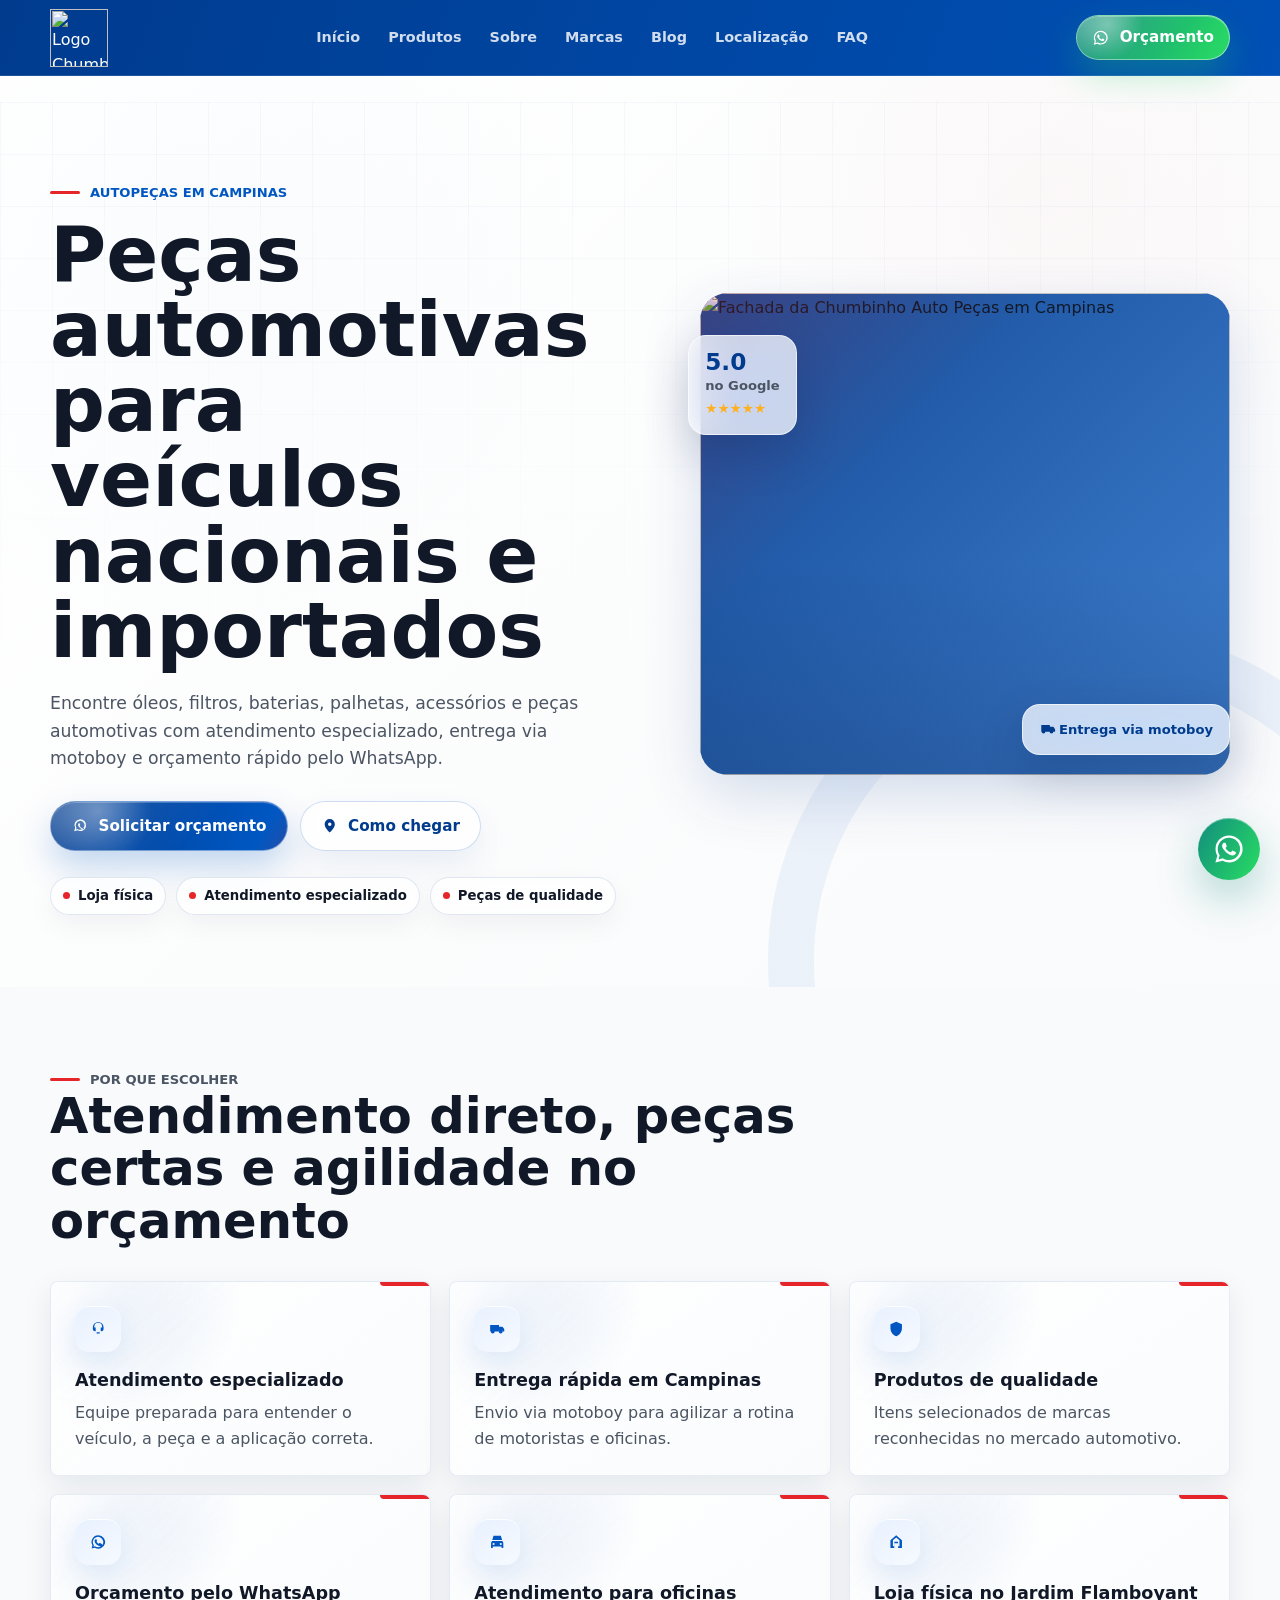
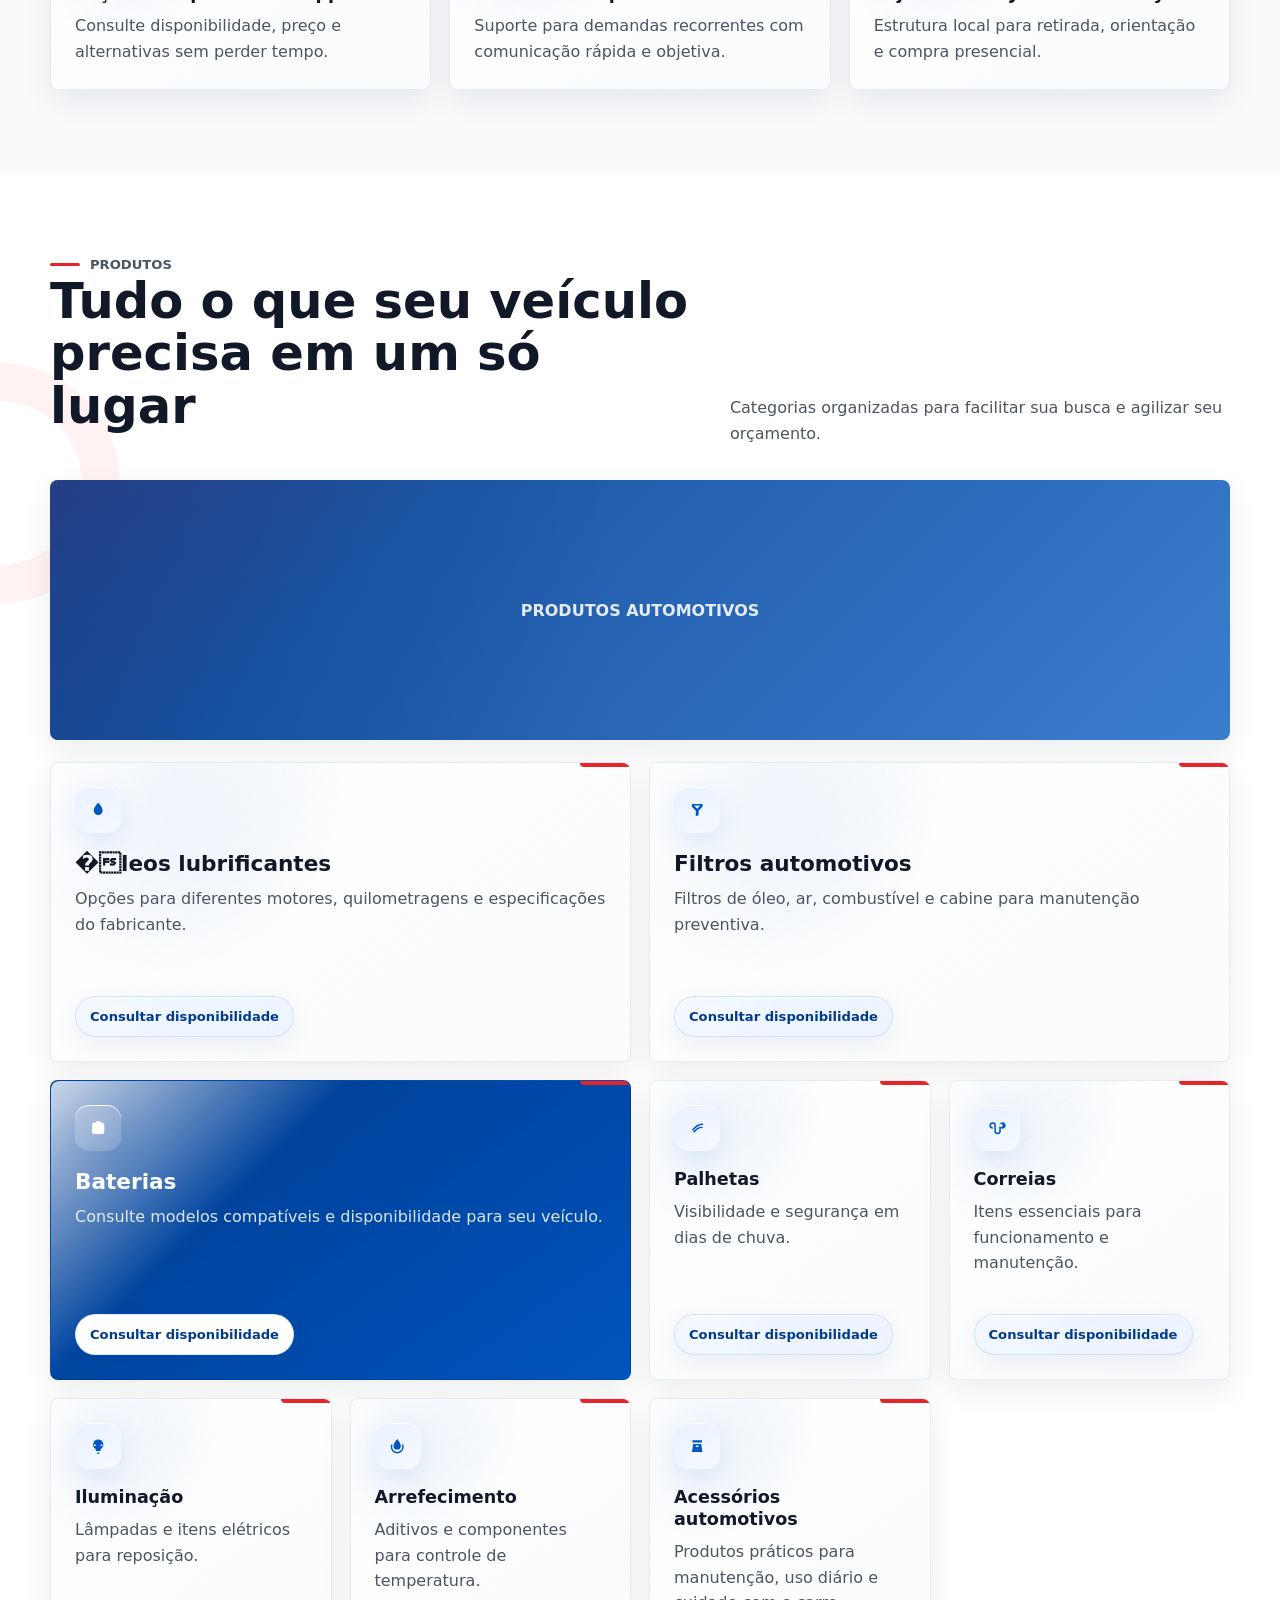
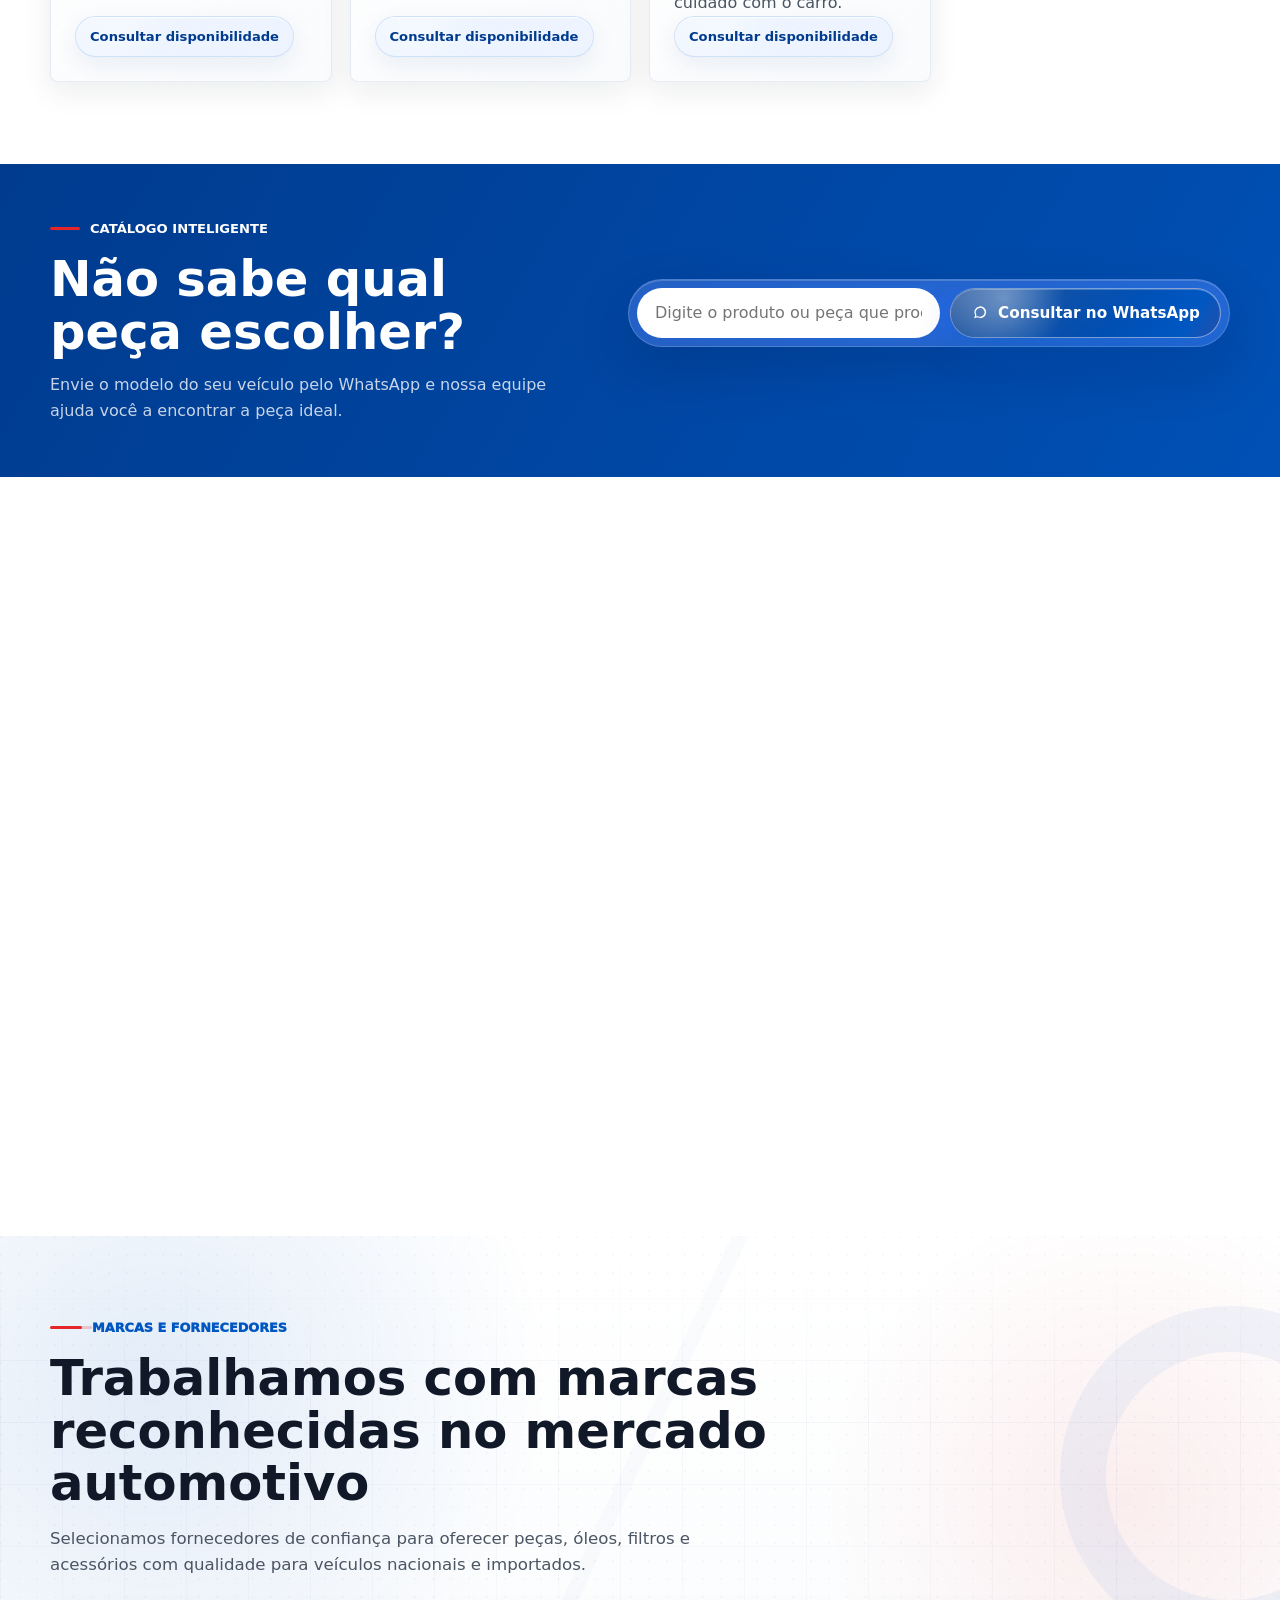
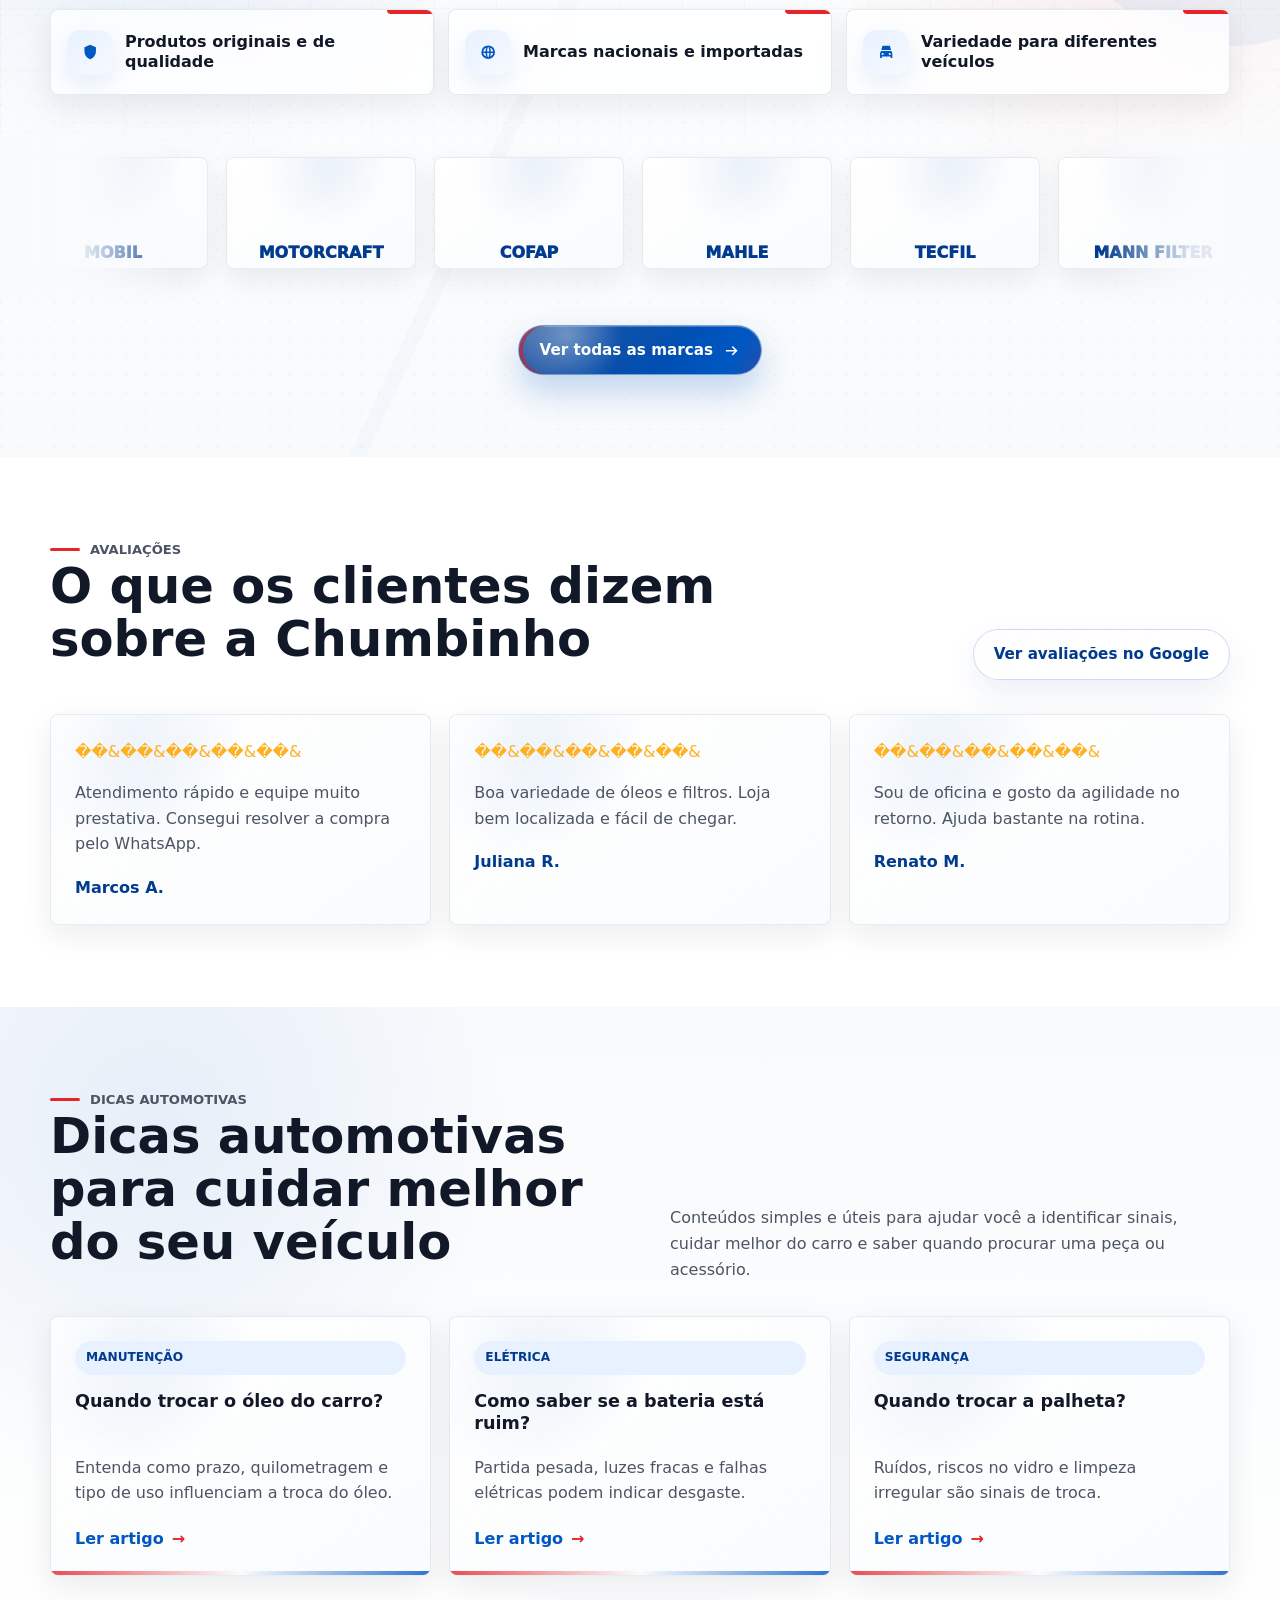
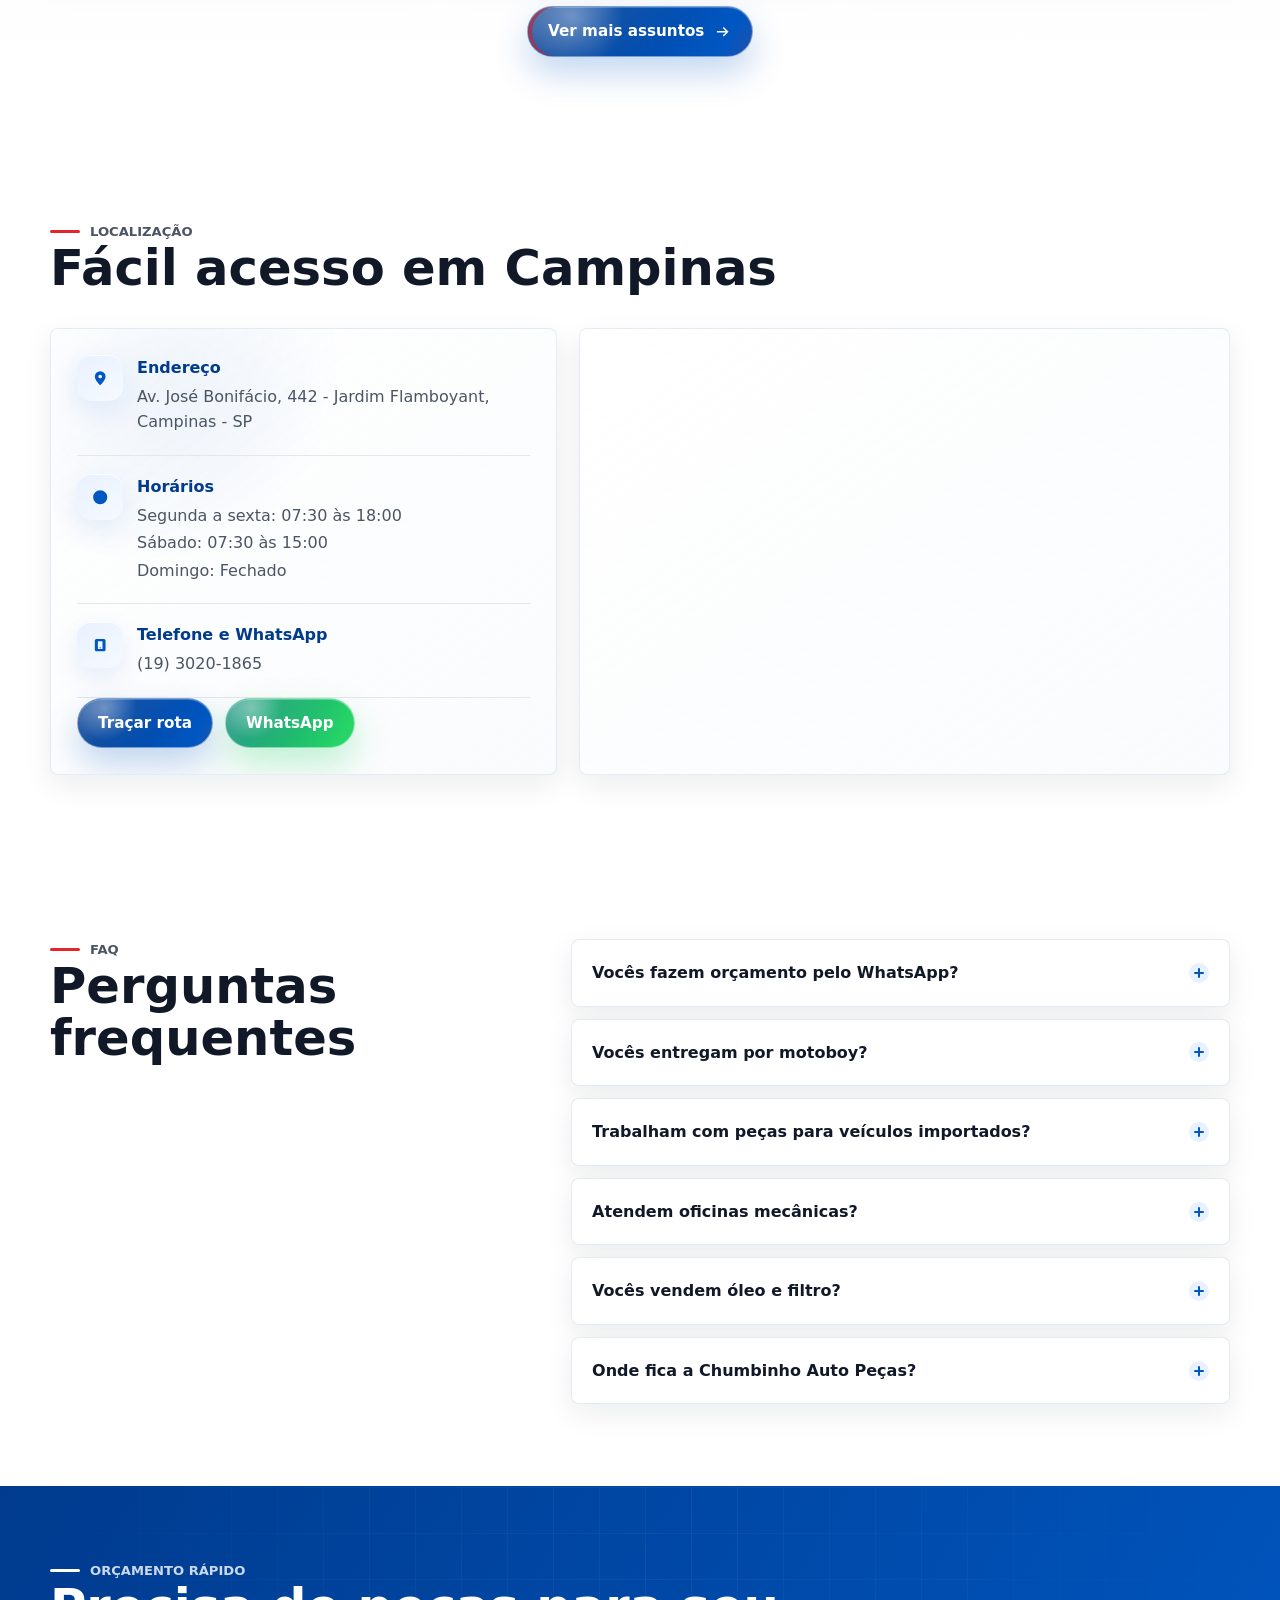
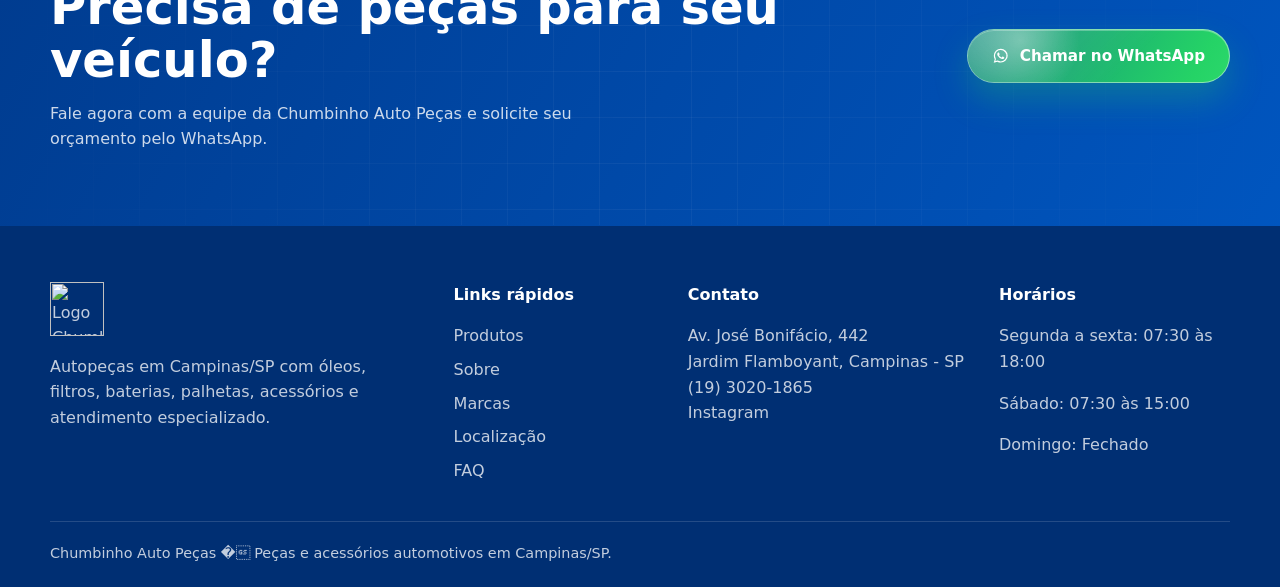
==== index.html @ 1b5124a5 "Add files via upload" ====
�<!DOCTYPE html>
<html lang="pt-BR">
  <head>
    <meta charset="UTF-8" />
    <meta name="viewport" content="width=device-width, initial-scale=1.0" />
    <title>Chumbinho Auto Peças | Autopeças em Campinas/SP</title>
    <meta
      name="description"
      content="Chumbinho Auto Peças em Campinas/SP: óleos, filtros, baterias, palhetas, acessórios e peças automotivas com orçamento rápido pelo WhatsApp."
    />
    <meta
      name="keywords"
      content="autopeças em Campinas, Chumbinho Auto Peças, peças automotivas Campinas, óleo automotivo, filtros, baterias, palhetas, Jardim Flamboyant"
    />
    <meta name="robots" content="index, follow" />
    <meta name="author" content="Chumbinho Auto Peças" />
    <link rel="canonical" href="https://chumbinhoautopecas.com.br/" />
    <meta name="theme-color" content="#003B8E" />

    <meta property="og:locale" content="pt_BR" />
    <meta property="og:type" content="website" />
    <meta property="og:title" content="Chumbinho Auto Peças | Autopeças em Campinas/SP" />
    <meta
      property="og:description"
      content="Peças e acessórios automotivos em Campinas com loja física, entrega via motoboy e orçamento rápido pelo WhatsApp."
    />
    <meta property="og:url" content="https://chumbinhoautopecas.com.br/" />
    <meta property="og:site_name" content="Chumbinho Auto Peças" />
    <meta property="og:image" content="assets/img/fachada-chumbinho.jpg" />

    <meta name="twitter:card" content="summary_large_image" />
    <meta name="twitter:title" content="Chumbinho Auto Peças | Autopeças em Campinas/SP" />
    <meta
      name="twitter:description"
      content="Óleos, filtros, baterias, palhetas, acessórios e peças automotivas em Campinas/SP."
    />
    <meta name="twitter:image" content="assets/img/fachada-chumbinho.jpg" />

    <link rel="stylesheet" href="style.css" />
    <script src="script.js" defer></script>

    <script type="application/ld+json">
      {
        "@context": "https://schema.org",
        "@type": "AutoPartsStore",
        "name": "Chumbinho Auto Peças",
        "description": "Loja de peças e acessórios automotivos em Campinas/SP, com atendimento especializado, entrega via motoboy e orçamento pelo WhatsApp.",
        "image": "https://chumbinhoautopecas.com.br/assets/img/fachada-chumbinho.jpg",
        "url": "https://chumbinhoautopecas.com.br/",
        "telephone": "+55 19 3020-1865",
        "priceRange": "$$",
        "address": {
          "@type": "PostalAddress",
          "streetAddress": "Av. José Bonifácio, 442 - Jardim Flamboyant",
          "addressLocality": "Campinas",
          "addressRegion": "SP",
          "postalCode": "13060-091",
          "addressCountry": "BR"
        },
        "areaServed": {
          "@type": "City",
          "name": "Campinas"
        },
        "openingHoursSpecification": [
          {
            "@type": "OpeningHoursSpecification",
            "dayOfWeek": ["Monday", "Tuesday", "Wednesday", "Thursday", "Friday"],
            "opens": "07:30",
            "closes": "18:00"
          },
          {
            "@type": "OpeningHoursSpecification",
            "dayOfWeek": "Saturday",
            "opens": "07:30",
            "closes": "15:00"
          }
        ],
        "sameAs": ["https://www.instagram.com/chumbinho.autopecas/"],
        "hasOfferCatalog": {
          "@type": "OfferCatalog",
          "name": "Peças e acessórios automotivos",
          "itemListElement": [
            { "@type": "Offer", "itemOffered": { "@type": "Product", "name": "�leos lubrificantes" } },
            { "@type": "Offer", "itemOffered": { "@type": "Product", "name": "Filtros automotivos" } },
            { "@type": "Offer", "itemOffered": { "@type": "Product", "name": "Baterias automotivas" } },
            { "@type": "Offer", "itemOffered": { "@type": "Product", "name": "Palhetas automotivas" } }
          ]
        }
      }
    </script>
    <script type="application/ld+json">
      {
        "@context": "https://schema.org",
        "@type": "FAQPage",
        "mainEntity": [
          {
            "@type": "Question",
            "name": "Vocês fazem orçamento pelo WhatsApp?",
            "acceptedAnswer": {
              "@type": "Answer",
              "text": "Sim. A Chumbinho Auto Peças faz orçamento pelo WhatsApp no número (19) 3020-1865."
            }
          },
          {
            "@type": "Question",
            "name": "Vocês entregam por motoboy?",
            "acceptedAnswer": {
              "@type": "Answer",
              "text": "Sim. A loja oferece entrega via motoboy em Campinas conforme disponibilidade e região."
            }
          },
          {
            "@type": "Question",
            "name": "Trabalham com peças para veículos importados?",
            "acceptedAnswer": {
              "@type": "Answer",
              "text": "Sim. A equipe atende consultas para veículos nacionais e importados."
            }
          },
          {
            "@type": "Question",
            "name": "Atendem oficinas mecânicas?",
            "acceptedAnswer": {
              "@type": "Answer",
              "text": "Sim. A Chumbinho Auto Peças atende motoristas, oficinas mecânicas e empresas."
            }
          },
          {
            "@type": "Question",
            "name": "Vocês vendem óleo e filtro?",
            "acceptedAnswer": {
              "@type": "Answer",
              "text": "Sim. A loja trabalha com óleos lubrificantes, filtros automotivos e outros itens de manutenção."
            }
          },
          {
            "@type": "Question",
            "name": "Onde fica a Chumbinho Auto Peças?",
            "acceptedAnswer": {
              "@type": "Answer",
              "text": "A loja fica na Av. José Bonifácio, 442 - Jardim Flamboyant, Campinas - SP, 13060-091."
            }
          }
        ]
      }
    </script>
  </head>
  <body>
    <a class="skip-link" href="#conteudo">Ir para o conteúdo</a>

    <header class="site-header" id="site-header">
      <nav class="nav container" aria-label="Navegação principal">
        <a class="brand" href="index.html" aria-label="Chumbinho Auto Peças - Início">
          <img
            src="assets/img/logo-chumbinho.png"
            alt="Logo Chumbinho Auto Peças"
            class="brand-logo"
          />
        </a>

        <button
          class="nav-toggle"
          type="button"
          aria-label="Abrir menu"
          aria-controls="primary-menu"
          aria-expanded="false"
        >
          <span></span>
          <span></span>
          <span></span>
        </button>

        <ul class="nav-menu" id="primary-menu">
          <li><a href="#inicio">Início</a></li>
          <li><a href="#produtos">Produtos</a></li>
          <li><a href="#sobre">Sobre</a></li>
          <li><a href="#marcas">Marcas</a></li>
          <li><a href="#blog">Blog</a></li>
          <li><a href="#localizacao">Localização</a></li>
          <li><a href="#faq">FAQ</a></li>
        </ul>

        <a
          class="btn btn--whatsapp nav-whatsapp"
          href="https://wa.me/551930201865?text=Ol%C3%A1!%20Vim%20pelo%20site%20da%20Chumbinho%20Auto%20Pe%C3%A7as%20e%20gostaria%20de%20fazer%20um%20or%C3%A7amento."
          target="_blank"
          rel="noopener"
        >
          <svg class="icon" viewBox="0 0 32 32" aria-hidden="true">
            <path d="M16.04 3.2A12.73 12.73 0 0 0 3.33 15.9c0 2.24.59 4.42 1.72 6.34L3.2 28.8l6.72-1.77a12.72 12.72 0 0 0 6.11 1.56h.01A12.72 12.72 0 0 0 28.8 15.9 12.73 12.73 0 0 0 16.04 3.2Zm0 23.25h-.01c-1.94 0-3.84-.52-5.49-1.5l-.39-.23-3.99 1.05 1.06-3.89-.25-.4a10.54 10.54 0 1 1 9.07 4.97Zm5.78-7.89c-.32-.16-1.87-.92-2.16-1.03-.29-.1-.5-.16-.72.16-.21.32-.82 1.03-1.01 1.24-.19.21-.37.24-.69.08-.32-.16-1.34-.49-2.55-1.57-.94-.84-1.58-1.87-1.77-2.19-.18-.32-.02-.49.14-.65.14-.14.32-.37.48-.56.16-.19.21-.32.32-.53.1-.21.05-.4-.03-.56-.08-.16-.72-1.73-.98-2.37-.26-.62-.52-.54-.72-.55h-.61c-.21 0-.56.08-.85.4-.29.32-1.11 1.09-1.11 2.64 0 1.56 1.14 3.07 1.3 3.28.16.21 2.24 3.42 5.43 4.8.76.33 1.35.52 1.81.67.76.24 1.45.21 2 .13.61-.09 1.87-.77 2.14-1.51.26-.74.26-1.38.18-1.51-.08-.13-.29-.21-.61-.37Z" />
          </svg>
          Orçamento
        </a>
      </nav>
    </header>

    <main id="conteudo">
      <section class="hero section" id="inicio">
        <div class="hero__grid-lines" aria-hidden="true"></div>
        <div class="container hero__inner">
          <div class="hero__content" data-reveal>
            <p class="eyebrow">
              <span></span>
              Autopeças em Campinas
            </p>
            <h1>Peças automotivas para veículos nacionais e importados</h1>
            <p class="hero__subtitle">
              Encontre óleos, filtros, baterias, palhetas, acessórios e peças automotivas com atendimento especializado,
              entrega via motoboy e orçamento rápido pelo WhatsApp.
            </p>
            <div class="hero__actions">
              <a
                class="btn btn--primary"
                href="https://wa.me/551930201865?text=Ol%C3%A1!%20Vim%20pelo%20site%20da%20Chumbinho%20Auto%20Pe%C3%A7as%20e%20gostaria%20de%20fazer%20um%20or%C3%A7amento."
                target="_blank"
                rel="noopener"
              >
                <svg class="icon" viewBox="0 0 24 24" aria-hidden="true">
                  <path d="M4.4 19.6 5.7 15A8 8 0 1 1 9 18.3l-4.6 1.3Zm4.8-3.1.3.2a6.1 6.1 0 1 0-2.2-2.2l.2.3-.7 2.4 2.4-.7Zm6.3-3c.2.1 1.1.5 1.3.6.2.1.3.2.2.4-.1.3-.4.9-.6 1-.1.2-.3.2-.5.1a5.3 5.3 0 0 1-2.6-1.5 5.8 5.8 0 0 1-1.4-2.1c-.1-.2 0-.3.1-.5l.3-.3.2-.4v-.4l-.6-1.4c-.1-.3-.2-.3-.4-.3h-.4c-.2 0-.4.1-.6.3-.2.2-.8.8-.8 1.9s.8 2.2.9 2.3a8.9 8.9 0 0 0 3.5 3.1c.5.2.9.4 1.2.5.5.2 1 .1 1.3.1.4-.1 1.1-.5 1.3-.9.2-.5.2-.9.1-1 0-.2-.2-.2-.4-.3Z" />
                </svg>
                Solicitar orçamento
              </a>
              <a
                class="btn btn--outline"
                href="https://www.google.com/maps/dir/?api=1&destination=Av.%20Jos%C3%A9%20Bonif%C3%A1cio%2C%20442%2C%20Jardim%20Flamboyant%2C%20Campinas%20-%20SP"
                target="_blank"
                rel="noopener"
              >
                <svg class="icon" viewBox="0 0 24 24" aria-hidden="true">
                  <path d="M12 2.8a7 7 0 0 0-7 7c0 5.2 7 11.4 7 11.4s7-6.2 7-11.4a7 7 0 0 0-7-7Zm0 9.4a2.4 2.4 0 1 1 0-4.8 2.4 2.4 0 0 1 0 4.8Z" />
                </svg>
                Como chegar
              </a>
            </div>
            <div class="hero__badges" aria-label="Diferenciais rápidos">
              <span>Loja física</span>
              <span>Atendimento especializado</span>
              <span>Peças de qualidade</span>
            </div>
          </div>

          <div class="hero__visual" data-reveal>
            <div class="technical-frame" aria-hidden="true"></div>
            <figure class="store-shot image-shell" data-fallback="Fachada da loja">
              <img
                src="assets/img/fachada-chumbinho.jpg"
                alt="Fachada da Chumbinho Auto Peças em Campinas"
                loading="eager"
                width="760"
                height="560"
              />
            </figure>
            <div class="float-card float-card--rating">
              <strong>5.0</strong>
              <span>no Google</span>
            </div>
            <div class="float-card float-card--delivery">
              <svg class="icon" viewBox="0 0 24 24" aria-hidden="true">
                <path d="M3 6.5h11.2v8.8H3V6.5Zm12.9 2.4h2.8l2.3 3.1v3.3h-2a2.7 2.7 0 0 0-5.3 0h-1.1V8.9h3.3Zm-10 8.6a2.5 2.5 0 1 1 0-5 2.5 2.5 0 0 1 0 5Zm10.4 0a2.5 2.5 0 1 1 0-5 2.5 2.5 0 0 1 0 5Z" />
              </svg>
              <span>Entrega via motoboy</span>
            </div>
          </div>
        </div>
      </section>

      <section class="section features" aria-labelledby="diferenciais-title">
        <div class="container">
          <div class="section-heading" data-reveal>
            <p class="eyebrow"><span></span>Por que escolher</p>
            <h2 id="diferenciais-title">Atendimento direto, peças certas e agilidade no orçamento</h2>
          </div>
          <div class="features__grid">
            <article class="feature-card" data-reveal>
              <span class="icon-box">
                <svg class="icon" viewBox="0 0 24 24" aria-hidden="true">
                  <path d="M12 2.5a7 7 0 0 0-7 7v2.2a3 3 0 0 0 3 3h.7v-5H6.9v-.9a5.1 5.1 0 0 1 10.2 0v.9h-1.8v5H16c1.7 0 3-1.3 3-3V9.5a7 7 0 0 0-7-7Zm-2.1 13.4h4.2v1.6H9.9v-1.6Z" />
                </svg>
              </span>
              <h3>Atendimento especializado</h3>
              <p>Equipe preparada para entender o veículo, a peça e a aplicação correta.</p>
            </article>
            <article class="feature-card" data-reveal>
              <span class="icon-box">
                <svg class="icon" viewBox="0 0 24 24" aria-hidden="true">
                  <path d="M2.8 6.5h11.6v8.6H2.8V6.5Zm13.2 2.2h2.9l2.3 3.2v3.2h-1.9a2.7 2.7 0 0 0-5.4 0H12V8.7h4Zm-9.8 8.8a2.5 2.5 0 1 1 0-5 2.5 2.5 0 0 1 0 5Zm10.4 0a2.5 2.5 0 1 1 0-5 2.5 2.5 0 0 1 0 5Z" />
                </svg>
              </span>
              <h3>Entrega rápida em Campinas</h3>
              <p>Envio via motoboy para agilizar a rotina de motoristas e oficinas.</p>
            </article>
            <article class="feature-card" data-reveal>
              <span class="icon-box">
                <svg class="icon" viewBox="0 0 24 24" aria-hidden="true">
                  <path d="m12 2.4 7.5 3.3v5c0 4.7-3.2 9.1-7.5 10.5-4.3-1.4-7.5-5.8-7.5-10.5v-5L12 2.4Zm-3.2 9.4 2.1 2.1 4.6-4.7 1.3 1.3-5.9 5.9-3.4-3.4 1.3-1.2Z" />
                </svg>
              </span>
              <h3>Produtos de qualidade</h3>
              <p>Itens selecionados de marcas reconhecidas no mercado automotivo.</p>
            </article>
            <article class="feature-card" data-reveal>
              <span class="icon-box">
                <svg class="icon" viewBox="0 0 24 24" aria-hidden="true">
                  <path d="M12 3a8.7 8.7 0 0 0-7.5 13.1l-1 4 4.1-1a8.7 8.7 0 1 0 4.4-16Zm0 15.6c-1.4 0-2.7-.4-3.8-1.1l-.3-.2-2 .5.5-1.9-.2-.3A6.8 6.8 0 1 1 12 18.6Zm3.8-5c-.2-.1-1.2-.6-1.4-.7-.2-.1-.4-.1-.5.1-.2.2-.6.7-.7.8-.1.2-.3.2-.5.1a5.6 5.6 0 0 1-2.7-2.3c-.1-.2 0-.3.1-.5l.4-.5c.1-.1.1-.3 0-.5l-.7-1.7c-.1-.3-.3-.3-.5-.3h-.4c-.2 0-.5.1-.7.3-.2.2-.9.9-.9 2.1s.9 2.4 1 2.6c.1.2 1.7 2.7 4.2 3.7.6.3 1 .4 1.4.5.6.2 1.1.2 1.5.1.5-.1 1.4-.6 1.6-1.1.2-.5.2-1 .2-1.1-.1-.2-.2-.3-.4-.4Z" />
                </svg>
              </span>
              <h3>Orçamento pelo WhatsApp</h3>
              <p>Consulte disponibilidade, preço e alternativas sem perder tempo.</p>
            </article>
            <article class="feature-card" data-reveal>
              <span class="icon-box">
                <svg class="icon" viewBox="0 0 24 24" aria-hidden="true">
                  <path d="M7.2 3.5h9.6l1.6 5.5H5.6l1.6-5.5Zm-2 7.1h13.6l1.2 2.5v6.4h-2.3v-1.8H6.3v1.8H4v-6.4l1.2-2.5Zm2.1 2.4a1.4 1.4 0 1 0 0 2.8 1.4 1.4 0 0 0 0-2.8Zm9.4 0a1.4 1.4 0 1 0 0 2.8 1.4 1.4 0 0 0 0-2.8Z" />
                </svg>
              </span>
              <h3>Atendimento para oficinas</h3>
              <p>Suporte para demandas recorrentes com comunicação rápida e objetiva.</p>
            </article>
            <article class="feature-card" data-reveal>
              <span class="icon-box">
                <svg class="icon" viewBox="0 0 24 24" aria-hidden="true">
                  <path d="M4.5 9.5 12 3l7.5 6.5v10h-5v-6h-5v6h-5v-10Zm3.2 0v7.8h1.9v-6h4.8v6h1.9V9.5L12 5.8 7.7 9.5Z" />
                </svg>
              </span>
              <h3>Loja física no Jardim Flamboyant</h3>
              <p>Estrutura local para retirada, orientação e compra presencial.</p>
            </article>
          </div>
        </div>
      </section>

      <section class="section products" id="produtos" aria-labelledby="produtos-title">
        <div class="container">
          <div class="section-heading section-heading--split" data-reveal>
            <div>
              <p class="eyebrow"><span></span>Produtos</p>
              <h2 id="produtos-title">Tudo o que seu veículo precisa em um só lugar</h2>
            </div>
            <p>
              Categorias organizadas para facilitar sua busca e agilizar seu orçamento.
            </p>
          </div>

          <figure class="products__banner image-shell" data-fallback="Produtos automotivos" data-reveal>
            <img
              src="assets/img/produtos-autopecas.jpg"
              alt="Produtos de autopeças como óleos, filtros e acessórios automotivos"
              loading="lazy"
              width="1180"
              height="360"
            />
          </figure>

          <div class="product-grid">
            <article class="product-card product-card--large" data-reveal>
              <span class="icon-box">
                <svg class="icon" viewBox="0 0 24 24" aria-hidden="true">
                  <path d="M12.8 2.8c2.5 2.8 5 6.2 5 9.7a5.8 5.8 0 0 1-11.6 0c0-3.5 2.5-6.9 5-9.7.4-.4 1.1-.4 1.6 0Zm-1.9 13.6a4.2 4.2 0 0 1-2.2-3.8h1.8c0 1 .5 1.8 1.4 2.3l-1 1.5Z" />
                </svg>
              </span>
              <h3>�leos lubrificantes</h3>
              <p>Opções para diferentes motores, quilometragens e especificações do fabricante.</p>
              <a
                class="btn btn--small"
                href="https://wa.me/551930201865?text=Ol%C3%A1!%20Vim%20pelo%20site%20e%20gostaria%20de%20consultar%20%C3%B3leos%20lubrificantes%20dispon%C3%ADveis."
                target="_blank"
                rel="noopener"
              >
                Consultar disponibilidade
              </a>
            </article>
            <article class="product-card product-card--large" data-reveal>
              <span class="icon-box">
                <svg class="icon" viewBox="0 0 24 24" aria-hidden="true">
                  <path d="M5 4h14v3.4l-5.2 5.4v5.7L10.2 20v-7.2L5 7.4V4Zm3 2 4 4.2L16 6H8Z" />
                </svg>
              </span>
              <h3>Filtros automotivos</h3>
              <p>Filtros de óleo, ar, combustível e cabine para manutenção preventiva.</p>
              <a
                class="btn btn--small"
                href="https://wa.me/551930201865?text=Ol%C3%A1!%20Vim%20pelo%20site%20e%20gostaria%20de%20consultar%20filtros%20automotivos%20dispon%C3%ADveis."
                target="_blank"
                rel="noopener"
              >
                Consultar disponibilidade
              </a>
            </article>
            <article class="product-card product-card--large product-card--accent" data-reveal>
              <span class="icon-box">
                <svg class="icon" viewBox="0 0 24 24" aria-hidden="true">
                  <path d="M7 5h1.8V3h6.4v2H17a3 3 0 0 1 3 3v8.6a3 3 0 0 1-3 3H7a3 3 0 0 1-3-3V8a3 3 0 0 1 3-3Zm1 6.1h3V8.4h2v2.7h3v2h-3v2.8h-2v-2.8H8v-2Z" />
                </svg>
              </span>
              <h3>Baterias</h3>
              <p>Consulte modelos compatíveis e disponibilidade para seu veículo.</p>
              <a
                class="btn btn--small"
                href="https://wa.me/551930201865?text=Ol%C3%A1!%20Vim%20pelo%20site%20e%20gostaria%20de%20consultar%20baterias%20automotivas%20dispon%C3%ADveis."
                target="_blank"
                rel="noopener"
              >
                Consultar disponibilidade
              </a>
            </article>
            <article class="product-card" data-reveal>
              <span class="icon-box">
                <svg class="icon" viewBox="0 0 24 24" aria-hidden="true">
                  <path d="M5 14.4c4.5-6 9.3-8.8 14.5-8.4l.4 1.9c-4.8-.4-9 2.2-12.9 7.4l-2-.9Zm1.5 2.4c3.9-5 8.1-7.2 12.5-6.8l.3 1.9c-4-.4-7.6 1.6-11 6.1l-1.8-1.2Z" />
                </svg>
              </span>
              <h3>Palhetas</h3>
              <p>Visibilidade e segurança em dias de chuva.</p>
              <a
                class="btn btn--small"
                href="https://wa.me/551930201865?text=Ol%C3%A1!%20Vim%20pelo%20site%20e%20gostaria%20de%20consultar%20palhetas%20automotivas%20dispon%C3%ADveis."
                target="_blank"
                rel="noopener"
              >
                Consultar disponibilidade
              </a>
            </article>
            <article class="product-card" data-reveal>
              <span class="icon-box">
                <svg class="icon" viewBox="0 0 24 24" aria-hidden="true">
                  <path d="M7.4 4.2a4.2 4.2 0 0 1 4.2 4.2v7.2a2.2 2.2 0 1 0 4.4 0V8.4a4.2 4.2 0 1 1 2 3.6v3.6a4.2 4.2 0 1 1-8.4 0V8.4a2.2 2.2 0 1 0-4.4 0 2.2 2.2 0 0 0 2.2 2.2v2A4.2 4.2 0 1 1 7.4 4.2Zm8.6 4.2a2.2 2.2 0 1 0 4.4 0 2.2 2.2 0 0 0-4.4 0Z" />
                </svg>
              </span>
              <h3>Correias</h3>
              <p>Itens essenciais para funcionamento e manutenção.</p>
              <a
                class="btn btn--small"
                href="https://wa.me/551930201865?text=Ol%C3%A1!%20Vim%20pelo%20site%20e%20gostaria%20de%20consultar%20correias%20automotivas%20dispon%C3%ADveis."
                target="_blank"
                rel="noopener"
              >
                Consultar disponibilidade
              </a>
            </article>
            <article class="product-card" data-reveal>
              <span class="icon-box">
                <svg class="icon" viewBox="0 0 24 24" aria-hidden="true">
                  <path d="M12 3.2a6.6 6.6 0 0 0-3.2 12.4v2.6h6.4v-2.6A6.6 6.6 0 0 0 12 3.2Zm-1.5 17h3v1.8h-3v-1.8Zm-1.9-8.3H6.4a5.5 5.5 0 0 1 .8-2.7l1.9 1.1-.5 1.6Zm8.9 0h-2.1l-.5-1.6 1.9-1.1a5.5 5.5 0 0 1 .7 2.7Z" />
                </svg>
              </span>
              <h3>Iluminação</h3>
              <p>Lâmpadas e itens elétricos para reposição.</p>
              <a
                class="btn btn--small"
                href="https://wa.me/551930201865?text=Ol%C3%A1!%20Vim%20pelo%20site%20e%20gostaria%20de%20consultar%20itens%20de%20ilumina%C3%A7%C3%A3o%20automotiva."
                target="_blank"
                rel="noopener"
              >
                Consultar disponibilidade
              </a>
            </article>
            <article class="product-card" data-reveal>
              <span class="icon-box">
                <svg class="icon" viewBox="0 0 24 24" aria-hidden="true">
                  <path d="M12 2.7c2.4 2.9 4.7 5.9 4.7 9a4.7 4.7 0 1 1-9.4 0c0-3.1 2.3-6.1 4.7-9Zm-5.9 7.4a7.6 7.6 0 0 0-.6 2.9 6.5 6.5 0 0 0 13 0c0-1-.2-1.9-.6-2.9l1.8-.8c.5 1.2.8 2.4.8 3.7a8.5 8.5 0 0 1-17 0c0-1.3.3-2.5.8-3.7l1.8.8Z" />
                </svg>
              </span>
              <h3>Arrefecimento</h3>
              <p>Aditivos e componentes para controle de temperatura.</p>
              <a
                class="btn btn--small"
                href="https://wa.me/551930201865?text=Ol%C3%A1!%20Vim%20pelo%20site%20e%20gostaria%20de%20consultar%20itens%20de%20arrefecimento."
                target="_blank"
                rel="noopener"
              >
                Consultar disponibilidade
              </a>
            </article>
            <article class="product-card" data-reveal>
              <span class="icon-box">
                <svg class="icon" viewBox="0 0 24 24" aria-hidden="true">
                  <path d="M5.8 4.3h12.4v3H5.8v-3Zm1 4.8h10.4l1.7 10.6H5.1L6.8 9.1Zm3.4 2.1v2h3.6v-2h-3.6Z" />
                </svg>
              </span>
              <h3>Acessórios automotivos</h3>
              <p>Produtos práticos para manutenção, uso diário e cuidado com o carro.</p>
              <a
                class="btn btn--small"
                href="https://wa.me/551930201865?text=Ol%C3%A1!%20Vim%20pelo%20site%20e%20gostaria%20de%20consultar%20acess%C3%B3rios%20automotivos."
                target="_blank"
                rel="noopener"
              >
                Consultar disponibilidade
              </a>
            </article>
          </div>
        </div>
      </section>

      <section class="catalog section" aria-labelledby="catalog-title">
        <div class="container catalog__inner">
          <div class="catalog__copy" data-reveal>
            <p class="eyebrow"><span></span>Catálogo inteligente</p>
            <h2 id="catalog-title">Não sabe qual peça escolher?</h2>
            <p>
              Envie o modelo do seu veículo pelo WhatsApp e nossa equipe ajuda você a encontrar a peça ideal.
            </p>
          </div>
          <form class="catalog-form" id="catalog-form" data-reveal>
            <label class="sr-only" for="catalog-search">Digite o produto ou peça que procura</label>
            <input
              type="text"
              id="catalog-search"
              name="produto"
              placeholder="Digite o produto ou peça que procura"
              autocomplete="off"
            />
            <button class="btn btn--primary" type="submit">
              <svg class="icon" viewBox="0 0 24 24" aria-hidden="true">
                <path d="M4.4 19.6 5.7 15A8 8 0 1 1 9 18.3l-4.6 1.3Zm4.8-3.1.3.2a6.1 6.1 0 1 0-2.2-2.2l.2.3-.7 2.4 2.4-.7Z" />
              </svg>
              Consultar no WhatsApp
            </button>
          </form>
        </div>
      </section>

      <section class="section about" id="sobre" aria-labelledby="sobre-title">
        <div class="container about__inner">
          <div class="about__media" data-reveal>
            <figure class="image-shell" data-fallback="Interior da loja">
              <img
                src="assets/img/interior-loja.jpg"
                alt="Interior da loja Chumbinho Auto Peças com produtos automotivos"
                loading="lazy"
                width="680"
                height="760"
              />
            </figure>
            <div class="about__stamp">
              <strong>Campinas/SP</strong>
              <span>Jardim Flamboyant</span>
            </div>
          </div>
          <div class="about__content" data-reveal>
            <p class="eyebrow"><span></span>Sobre a empresa</p>
            <h2 id="sobre-title">Chumbinho Auto Peças: sua loja de autopeças em Campinas</h2>
            <p>
              A Chumbinho Auto Peças atende motoristas, oficinas e empresas com peças, acessórios e soluções
              automotivas. Com loja física no Jardim Flamboyant, oferece atendimento próximo, ágil e focado na
              necessidade de cada cliente.
            </p>
            <ul class="check-list">
              <li>Orientação para escolher a peça correta</li>
              <li>Atendimento por WhatsApp e balcão</li>
              <li>Entrega via motoboy em Campinas</li>
              <li>Mix de manutenção, reposição e acessórios</li>
            </ul>
            <a
              class="btn btn--primary"
              href="https://wa.me/551930201865?text=Ol%C3%A1!%20Vim%20pelo%20site%20da%20Chumbinho%20Auto%20Pe%C3%A7as%20e%20gostaria%20de%20falar%20com%20a%20equipe."
              target="_blank"
              rel="noopener"
            >
              Falar com a equipe
            </a>
          </div>
        </div>
      </section>

      <section class="brands-section section" id="marcas" aria-labelledby="marcas-title">
        <div class="brands-section__grid" aria-hidden="true"></div>
        <div class="container">
          <div class="brands-header" data-reveal>
            <p class="brands-tag"><span></span>MARCAS E FORNECEDORES</p>
            <h2 class="brands-title" id="marcas-title">Trabalhamos com marcas reconhecidas no mercado automotivo</h2>
            <p class="brands-description">
              Selecionamos fornecedores de confiança para oferecer peças, óleos, filtros e acessórios com qualidade
              para veículos nacionais e importados.
            </p>
          </div>

          <div class="brands-badges" data-reveal>
            <article>
              <span class="icon-box">
                <svg class="icon" viewBox="0 0 24 24" aria-hidden="true">
                  <path d="m12 2.4 7.5 3.3v5c0 4.7-3.2 9.1-7.5 10.5-4.3-1.4-7.5-5.8-7.5-10.5v-5L12 2.4Zm-3.2 9.4 2.1 2.1 4.6-4.7 1.3 1.3-5.9 5.9-3.4-3.4 1.3-1.2Z" />
                </svg>
              </span>
              <strong>Produtos originais e de qualidade</strong>
            </article>
            <article>
              <span class="icon-box">
                <svg class="icon" viewBox="0 0 24 24" aria-hidden="true">
                  <path d="M12 3.1a8.9 8.9 0 1 0 0 17.8 8.9 8.9 0 0 0 0-17.8Zm6.6 7.9h-3.1a14.3 14.3 0 0 0-1.2-5 7 7 0 0 1 4.3 5Zm-6.6-6c.7 1 1.3 3 1.5 6h-3c.2-3 .8-5 1.5-6Zm-6.6 8h3.1c.1 1.8.5 3.6 1.2 5a7 7 0 0 1-4.3-5Zm3.1-2H5.4a7 7 0 0 1 4.3-5 14.3 14.3 0 0 0-1.2 5Zm3.5 8c-.7-1-1.3-3-1.5-6h3c-.2 3-.8 5-1.5 6Zm2.3-1c.7-1.4 1.1-3.2 1.2-5h3.1a7 7 0 0 1-4.3 5Z" />
                </svg>
              </span>
              <strong>Marcas nacionais e importadas</strong>
            </article>
            <article>
              <span class="icon-box">
                <svg class="icon" viewBox="0 0 24 24" aria-hidden="true">
                  <path d="M7.2 3.5h9.6l1.6 5.5H5.6l1.6-5.5Zm-2 7.1h13.6l1.2 2.5v6.4h-2.3v-1.8H6.3v1.8H4v-6.4l1.2-2.5Zm2.1 2.4a1.4 1.4 0 1 0 0 2.8 1.4 1.4 0 0 0 0-2.8Zm9.4 0a1.4 1.4 0 1 0 0 2.8 1.4 1.4 0 0 0 0-2.8Z" />
                </svg>
              </span>
              <strong>Variedade para diferentes veículos</strong>
            </article>
          </div>
        </div>

        <div class="brands-marquee" data-reveal data-brand-marquee>
          <div class="brands-track">
            <article class="brand-card" data-brand-name="Mobil">
              <img class="brand-logo" src="assets/img/marcas/mobil.png" alt="Logo Mobil" loading="lazy" />
            </article>
            <article class="brand-card" data-brand-name="Motorcraft">
              <img class="brand-logo" src="assets/img/marcas/motorcraft.png" alt="Logo Motorcraft" loading="lazy" />
            </article>
            <article class="brand-card" data-brand-name="Cofap">
              <img class="brand-logo" src="assets/img/marcas/cofap.png" alt="Logo Cofap" loading="lazy" />
            </article>
            <article class="brand-card" data-brand-name="Mahle">
              <img class="brand-logo" src="assets/img/marcas/mahle.png" alt="Logo Mahle" loading="lazy" />
            </article>
            <article class="brand-card" data-brand-name="Tecfil">
              <img class="brand-logo" src="assets/img/marcas/tecfil.png" alt="Logo Tecfil" loading="lazy" />
            </article>
            <article class="brand-card" data-brand-name="Mann Filter">
              <img class="brand-logo" src="assets/img/marcas/mann-filter.png" alt="Logo Mann Filter" loading="lazy" />
            </article>
            <article class="brand-card" data-brand-name="Petronas">
              <img class="brand-logo" src="assets/img/marcas/petronas.png" alt="Logo Petronas" loading="lazy" />
            </article>
            <article class="brand-card" data-brand-name="Lubrax">
              <img class="brand-logo" src="assets/img/marcas/lubrax.png" alt="Logo Lubrax" loading="lazy" />
            </article>
            <article class="brand-card" data-brand-name="Monroe">
              <img class="brand-logo" src="assets/img/marcas/monroe.png" alt="Logo Monroe" loading="lazy" />
            </article>
            <article class="brand-card" data-brand-name="Bosch">
              <img class="brand-logo" src="assets/img/marcas/bosch.png" alt="Logo Bosch" loading="lazy" />
            </article>
            <article class="brand-card" data-brand-name="NGK">
              <img class="brand-logo" src="assets/img/marcas/ngk.png" alt="Logo NGK" loading="lazy" />
            </article>
            <article class="brand-card" data-brand-name="Shell">
              <img class="brand-logo" src="assets/img/marcas/shell.png" alt="Logo Shell" loading="lazy" />
            </article>
          </div>
        </div>

        <div class="container brands-cta-wrap" data-reveal>
          <a class="btn btn--primary brands-cta" href="marcas.html">
            Ver todas as marcas
            <svg class="icon" viewBox="0 0 24 24" aria-hidden="true">
              <path d="M13.4 5.6 20 12l-6.6 6.4-1.4-1.4 4.1-4H4v-2h12.1L12 7l1.4-1.4Z" />
            </svg>
          </a>
        </div>
      </section>

      <section class="section testimonials" aria-labelledby="depoimentos-title">
        <div class="container">
          <div class="section-heading section-heading--split" data-reveal>
            <div>
              <p class="eyebrow"><span></span>Avaliações</p>
              <h2 id="depoimentos-title">O que os clientes dizem sobre a Chumbinho</h2>
            </div>
            <a
              class="btn btn--outline"
              href="https://www.google.com/search?q=Chumbinho+Auto+Pe%C3%A7as+Campinas+av+jose+bonifacio+442"
              target="_blank"
              rel="noopener"
            >
              Ver avaliações no Google
            </a>
          </div>
          <div class="testimonial-grid">
            <article class="testimonial-card" data-reveal>
              <div class="stars" aria-label="5 estrelas">��&��&��&��&��&</div>
              <p>Atendimento rápido e equipe muito prestativa. Consegui resolver a compra pelo WhatsApp.</p>
              <strong>Marcos A.</strong>
            </article>
            <article class="testimonial-card" data-reveal>
              <div class="stars" aria-label="5 estrelas">��&��&��&��&��&</div>
              <p>Boa variedade de óleos e filtros. Loja bem localizada e fácil de chegar.</p>
              <strong>Juliana R.</strong>
            </article>
            <article class="testimonial-card" data-reveal>
              <div class="stars" aria-label="5 estrelas">��&��&��&��&��&</div>
              <p>Sou de oficina e gosto da agilidade no retorno. Ajuda bastante na rotina.</p>
              <strong>Renato M.</strong>
            </article>
          </div>
        </div>
      </section>

      <section class="section blog" id="blog" aria-labelledby="blog-title">
        <div class="container">
          <div class="section-heading section-heading--split" data-reveal>
            <div>
              <p class="eyebrow"><span></span>Dicas automotivas</p>
              <h2 id="blog-title">Dicas automotivas para cuidar melhor do seu veículo</h2>
            </div>
            <p>
              Conteúdos simples e úteis para ajudar você a identificar sinais, cuidar melhor do carro e saber quando
              procurar uma peça ou acessório.
            </p>
          </div>
          <div class="blog-grid">
            <article class="article-card" data-reveal>
              <span>Manutenção</span>
              <h3>Quando trocar o óleo do carro?</h3>
              <p>Entenda como prazo, quilometragem e tipo de uso influenciam a troca do óleo.</p>
              <a href="blog/quando-trocar-o-oleo-do-carro.html" class="article-card__link">Ler artigo</a>
            </article>
            <article class="article-card" data-reveal>
              <span>Elétrica</span>
              <h3>Como saber se a bateria está ruim?</h3>
              <p>Partida pesada, luzes fracas e falhas elétricas podem indicar desgaste.</p>
              <a href="blog/como-saber-se-a-bateria-esta-ruim.html" class="article-card__link">Ler artigo</a>
            </article>
            <article class="article-card" data-reveal>
              <span>Segurança</span>
              <h3>Quando trocar a palheta?</h3>
              <p>Ruídos, riscos no vidro e limpeza irregular são sinais de troca.</p>
              <a href="blog/quando-trocar-a-palheta.html" class="article-card__link">Ler artigo</a>
            </article>
          </div>
          <div class="blog-cta-wrap" data-reveal>
            <a class="btn btn--primary blog-cta" href="blog.html">
              Ver mais assuntos
              <svg class="icon" viewBox="0 0 24 24" aria-hidden="true">
                <path d="M13.4 5.6 20 12l-6.6 6.4-1.4-1.4 4.1-4H4v-2h12.1L12 7l1.4-1.4Z" />
              </svg>
            </a>
          </div>
        </div>
      </section>

      <section class="section location" id="localizacao" aria-labelledby="localizacao-title">
        <div class="container">
          <div class="section-heading" data-reveal>
            <p class="eyebrow"><span></span>Localização</p>
            <h2 id="localizacao-title">Fácil acesso em Campinas</h2>
          </div>
          <div class="location__grid">
            <div class="location__panel" data-reveal>
              <div class="info-row">
                <span class="icon-box">
                  <svg class="icon" viewBox="0 0 24 24" aria-hidden="true">
                    <path d="M12 2.8a7 7 0 0 0-7 7c0 5.2 7 11.4 7 11.4s7-6.2 7-11.4a7 7 0 0 0-7-7Zm0 9.4a2.4 2.4 0 1 1 0-4.8 2.4 2.4 0 0 1 0 4.8Z" />
                  </svg>
                </span>
                <div>
                  <strong>Endereço</strong>
                  <p>Av. José Bonifácio, 442 - Jardim Flamboyant, Campinas - SP</p>
                </div>
              </div>
              <div class="info-row">
                <span class="icon-box">
                  <svg class="icon" viewBox="0 0 24 24" aria-hidden="true">
                    <path d="M12 2.8a9.2 9.2 0 1 0 0 18.4 9.2 9.2 0 0 0 0-18.4Zm1 9V7h-2v6.1l4.8 2.8 1-1.7-3.8-2.4Z" />
                  </svg>
                </span>
                <div>
                  <strong>Horários</strong>
                  <p>Segunda a sexta: 07:30 às 18:00</p>
                  <p>Sábado: 07:30 às 15:00</p>
                  <p>Domingo: Fechado</p>
                </div>
              </div>
              <div class="info-row">
                <span class="icon-box">
                  <svg class="icon" viewBox="0 0 24 24" aria-hidden="true">
                    <path d="M7 4h10a2 2 0 0 1 2 2v12a2 2 0 0 1-2 2H7a2 2 0 0 1-2-2V6a2 2 0 0 1 2-2Zm2 3v10h6V7H9Zm2 8h2v1h-2v-1Z" />
                  </svg>
                </span>
                <div>
                  <strong>Telefone e WhatsApp</strong>
                  <p>(19) 3020-1865</p>
                </div>
              </div>
              <div class="location__actions">
                <a
                  class="btn btn--primary"
                  href="https://www.google.com/maps/dir/?api=1&destination=Av.%20Jos%C3%A9%20Bonif%C3%A1cio%2C%20442%2C%20Jardim%20Flamboyant%2C%20Campinas%20-%20SP"
                  target="_blank"
                  rel="noopener"
                >
                  Traçar rota
                </a>
                <a
                  class="btn btn--whatsapp"
                  href="https://wa.me/551930201865?text=Ol%C3%A1!%20Vim%20pelo%20site%20da%20Chumbinho%20Auto%20Pe%C3%A7as%20e%20gostaria%20de%20fazer%20um%20or%C3%A7amento."
                  target="_blank"
                  rel="noopener"
                >
                  WhatsApp
                </a>
              </div>
            </div>
            <div class="map-card" data-reveal>
              <iframe
                title="Mapa com localização da Chumbinho Auto Peças em Campinas"
                src="https://www.google.com/maps?q=Av.%20Jos%C3%A9%20Bonif%C3%A1cio%2C%20442%20-%20Jardim%20Flamboyant%2C%20Campinas%20-%20SP&output=embed"
                width="600"
                height="450"
                style="border: 0"
                loading="lazy"
                referrerpolicy="no-referrer-when-downgrade"
                allowfullscreen
              ></iframe>
            </div>
          </div>
        </div>
      </section>

      <section class="section faq" id="faq" aria-labelledby="faq-title">
        <div class="container faq__inner">
          <div class="section-heading" data-reveal>
            <p class="eyebrow"><span></span>FAQ</p>
            <h2 id="faq-title">Perguntas frequentes</h2>
          </div>
          <div class="faq-list" data-reveal>
            <div class="faq-item">
              <button class="faq-question" type="button" aria-expanded="false">
                Vocês fazem orçamento pelo WhatsApp?
                <span aria-hidden="true"></span>
              </button>
              <div class="faq-answer">
                <p>Sim. Envie sua dúvida, modelo do veículo ou peça desejada para o WhatsApp (19) 3020-1865.</p>
              </div>
            </div>
            <div class="faq-item">
              <button class="faq-question" type="button" aria-expanded="false">
                Vocês entregam por motoboy?
                <span aria-hidden="true"></span>
              </button>
              <div class="faq-answer">
                <p>Sim. A entrega via motoboy atende Campinas conforme disponibilidade e região.</p>
              </div>
            </div>
            <div class="faq-item">
              <button class="faq-question" type="button" aria-expanded="false">
                Trabalham com peças para veículos importados?
                <span aria-hidden="true"></span>
              </button>
              <div class="faq-answer">
                <p>Sim. A equipe pode consultar peças e alternativas para veículos nacionais e importados.</p>
              </div>
            </div>
            <div class="faq-item">
              <button class="faq-question" type="button" aria-expanded="false">
                Atendem oficinas mecânicas?
                <span aria-hidden="true"></span>
              </button>
              <div class="faq-answer">
                <p>Sim. Oficinas mecânicas podem consultar disponibilidade e orçamento pelo WhatsApp.</p>
              </div>
            </div>
            <div class="faq-item">
              <button class="faq-question" type="button" aria-expanded="false">
                Vocês vendem óleo e filtro?
                <span aria-hidden="true"></span>
              </button>
              <div class="faq-answer">
                <p>Sim. A loja trabalha com óleos lubrificantes, filtros automotivos e itens de manutenção.</p>
              </div>
            </div>
            <div class="faq-item">
              <button class="faq-question" type="button" aria-expanded="false">
                Onde fica a Chumbinho Auto Peças?
                <span aria-hidden="true"></span>
              </button>
              <div class="faq-answer">
                <p>A loja fica na Av. José Bonifácio, 442 - Jardim Flamboyant, Campinas - SP, 13060-091.</p>
              </div>
            </div>
          </div>
        </div>
      </section>

      <section class="final-cta" aria-labelledby="cta-title">
        <div class="container final-cta__inner" data-reveal>
          <div>
            <p class="eyebrow eyebrow--light"><span></span>Orçamento rápido</p>
            <h2 id="cta-title">Precisa de peças para seu veículo?</h2>
            <p>Fale agora com a equipe da Chumbinho Auto Peças e solicite seu orçamento pelo WhatsApp.</p>
          </div>
          <a
            class="btn btn--whatsapp btn--large"
            href="https://wa.me/551930201865?text=Ol%C3%A1!%20Vim%20pelo%20site%20da%20Chumbinho%20Auto%20Pe%C3%A7as%20e%20gostaria%20de%20fazer%20um%20or%C3%A7amento."
            target="_blank"
            rel="noopener"
          >
            <svg class="icon" viewBox="0 0 32 32" aria-hidden="true">
              <path d="M16.04 3.2A12.73 12.73 0 0 0 3.33 15.9c0 2.24.59 4.42 1.72 6.34L3.2 28.8l6.72-1.77a12.72 12.72 0 0 0 6.11 1.56h.01A12.72 12.72 0 0 0 28.8 15.9 12.73 12.73 0 0 0 16.04 3.2Zm0 23.25h-.01c-1.94 0-3.84-.52-5.49-1.5l-.39-.23-3.99 1.05 1.06-3.89-.25-.4a10.54 10.54 0 1 1 9.07 4.97Zm5.78-7.89c-.32-.16-1.87-.92-2.16-1.03-.29-.1-.5-.16-.72.16-.21.32-.82 1.03-1.01 1.24-.19.21-.37.24-.69.08-.32-.16-1.34-.49-2.55-1.57-.94-.84-1.58-1.87-1.77-2.19-.18-.32-.02-.49.14-.65.14-.14.32-.37.48-.56.16-.19.21-.32.32-.53.1-.21.05-.4-.03-.56-.08-.16-.72-1.73-.98-2.37-.26-.62-.52-.54-.72-.55h-.61c-.21 0-.56.08-.85.4-.29.32-1.11 1.09-1.11 2.64 0 1.56 1.14 3.07 1.3 3.28.16.21 2.24 3.42 5.43 4.8.76.33 1.35.52 1.81.67.76.24 1.45.21 2 .13.61-.09 1.87-.77 2.14-1.51.26-.74.26-1.38.18-1.51-.08-.13-.29-.21-.61-.37Z" />
            </svg>
            Chamar no WhatsApp
          </a>
        </div>
      </section>
    </main>

    <footer class="site-footer">
      <div class="container footer__grid">
        <div class="footer__brand">
          <a class="brand brand--footer" href="index.html" aria-label="Chumbinho Auto Peças">
            <img
              src="assets/img/logo-chumbinho.png"
              alt="Logo Chumbinho Auto Peças"
              class="brand-logo footer-logo"
            />
          </a>
          <p>
            Autopeças em Campinas/SP com óleos, filtros, baterias, palhetas, acessórios e atendimento especializado.
          </p>
        </div>
        <div>
          <strong class="footer-title">Links rápidos</strong>
          <ul class="footer-links">
            <li><a href="#produtos">Produtos</a></li>
            <li><a href="#sobre">Sobre</a></li>
            <li><a href="#marcas">Marcas</a></li>
            <li><a href="#localizacao">Localização</a></li>
            <li><a href="#faq">FAQ</a></li>
          </ul>
        </div>
        <div>
          <strong class="footer-title">Contato</strong>
          <address>
            Av. José Bonifácio, 442<br />
            Jardim Flamboyant, Campinas - SP<br />
            <a href="tel:+551930201865">(19) 3020-1865</a><br />
            <a href="https://www.instagram.com/chumbinho.autopecas/" target="_blank" rel="noopener">Instagram</a>
          </address>
        </div>
        <div>
          <strong class="footer-title">Horários</strong>
          <p>Segunda a sexta: 07:30 às 18:00</p>
          <p>Sábado: 07:30 às 15:00</p>
          <p>Domingo: Fechado</p>
        </div>
      </div>
      <div class="container footer__bottom">
        <p>Chumbinho Auto Peças � Peças e acessórios automotivos em Campinas/SP.</p>
      </div>
    </footer>

    <a
      class="floating-whatsapp"
      href="https://wa.me/551930201865?text=Ol%C3%A1!%20Vim%20pelo%20site%20da%20Chumbinho%20Auto%20Pe%C3%A7as%20e%20gostaria%20de%20fazer%20um%20or%C3%A7amento."
      target="_blank"
      rel="noopener"
      aria-label="Solicitar orçamento pelo WhatsApp"
      data-tooltip="Solicitar orçamento"
    >
      <svg viewBox="0 0 32 32" aria-hidden="true">
        <path d="M16.04 3.2A12.73 12.73 0 0 0 3.33 15.9c0 2.24.59 4.42 1.72 6.34L3.2 28.8l6.72-1.77a12.72 12.72 0 0 0 6.11 1.56h.01A12.72 12.72 0 0 0 28.8 15.9 12.73 12.73 0 0 0 16.04 3.2Zm0 23.25h-.01c-1.94 0-3.84-.52-5.49-1.5l-.39-.23-3.99 1.05 1.06-3.89-.25-.4a10.54 10.54 0 1 1 9.07 4.97Zm5.78-7.89c-.32-.16-1.87-.92-2.16-1.03-.29-.1-.5-.16-.72.16-.21.32-.82 1.03-1.01 1.24-.19.21-.37.24-.69.08-.32-.16-1.34-.49-2.55-1.57-.94-.84-1.58-1.87-1.77-2.19-.18-.32-.02-.49.14-.65.14-.14.32-.37.48-.56.16-.19.21-.32.32-.53.1-.21.05-.4-.03-.56-.08-.16-.72-1.73-.98-2.37-.26-.62-.52-.54-.72-.55h-.61c-.21 0-.56.08-.85.4-.29.32-1.11 1.09-1.11 2.64 0 1.56 1.14 3.07 1.3 3.28.16.21 2.24 3.42 5.43 4.8.76.33 1.35.52 1.81.67.76.24 1.45.21 2 .13.61-.09 1.87-.77 2.14-1.51.26-.74.26-1.38.18-1.51-.08-.13-.29-.21-.61-.37Z" />
      </svg>
    </a>
  </body>
</html>
---- style.css ----
:root {
  --blue-900: #003b8e;
  --blue-700: #0057c2;
  --blue-100: #e8f1ff;
  --red-600: #e5252a;
  --white: #ffffff;
  --gray-50: #f8fafc;
  --gray-100: #f4f6f8;
  --gray-200: #e5e7eb;
  --gray-500: #667085;
  --text: #111827;
  --muted: #4b5563;
  --whatsapp: #25d366;
  --whatsapp-dark: #128c7e;
  --shadow-sm: 0 10px 30px rgba(17, 24, 39, 0.08);
  --shadow-md: 0 20px 60px rgba(0, 59, 142, 0.16);
  --shadow-premium: 0 24px 70px rgba(0, 39, 92, 0.18);
  --glass-border: rgba(255, 255, 255, 0.46);
  --glass-highlight: rgba(255, 255, 255, 0.22);
  --radius-sm: 8px;
  --radius-md: 8px;
  --radius-lg: 24px;
  --container: 1180px;
  --header-height: 76px;
  --transition: 200ms ease;
}

*,
*::before,
*::after {
  box-sizing: border-box;
}

html {
  scroll-behavior: smooth;
}

body {
  margin: 0;
  font-family: Inter, ui-sans-serif, system-ui, -apple-system, BlinkMacSystemFont, "Segoe UI", sans-serif;
  color: var(--text);
  background: var(--white);
  line-height: 1.6;
  text-rendering: optimizeLegibility;
}

body.menu-open {
  overflow: hidden;
}

img,
svg,
iframe {
  display: block;
  max-width: 100%;
}

a {
  color: inherit;
  text-decoration: none;
}

button,
input {
  font: inherit;
}

button {
  cursor: pointer;
}

section {
  scroll-margin-top: calc(var(--header-height) + 24px);
}

.container {
  width: min(100% - 32px, var(--container));
  margin-inline: auto;
}

.section {
  padding: 82px 0;
}

.skip-link {
  position: fixed;
  top: 12px;
  left: 12px;
  z-index: 1000;
  transform: translateY(-150%);
  border-radius: var(--radius-sm);
  background: var(--red-600);
  color: var(--white);
  padding: 10px 14px;
  transition: transform var(--transition);
}

.skip-link:focus {
  transform: translateY(0);
}

.sr-only {
  position: absolute;
  width: 1px;
  height: 1px;
  padding: 0;
  margin: -1px;
  overflow: hidden;
  clip: rect(0, 0, 0, 0);
  white-space: nowrap;
  border: 0;
}

.icon {
  width: 1.15em;
  height: 1.15em;
  flex: 0 0 auto;
  fill: currentColor;
}

.btn {
  position: relative;
  display: inline-flex;
  align-items: center;
  justify-content: center;
  gap: 10px;
  isolation: isolate;
  overflow: hidden;
  min-height: 46px;
  border: 1px solid var(--glass-border);
  border-radius: 999px;
  padding: 12px 20px;
  font-size: 0.95rem;
  font-weight: 800;
  color: var(--white);
  transition: transform var(--transition), background var(--transition), color var(--transition), box-shadow var(--transition),
    border-color var(--transition);
  white-space: nowrap;
  backdrop-filter: blur(18px) saturate(145%);
  -webkit-backdrop-filter: blur(18px) saturate(145%);
}

.btn::before,
.btn::after {
  content: "";
  position: absolute;
  inset: 0;
  z-index: -1;
  border-radius: inherit;
  pointer-events: none;
}

.btn::before {
  background:
    linear-gradient(135deg, rgba(255, 255, 255, 0.32), rgba(255, 255, 255, 0.08) 34%, rgba(255, 255, 255, 0) 64%),
    radial-gradient(circle at 20% 20%, rgba(255, 255, 255, 0.42), transparent 28%);
  opacity: 0.82;
}

.btn::after {
  inset: -2px -42%;
  background: linear-gradient(110deg, transparent 32%, rgba(255, 255, 255, 0.5) 50%, transparent 68%);
  opacity: 0;
  transform: translateX(-55%) skewX(-16deg);
  transition: opacity var(--transition), transform 520ms ease;
}

.btn:hover,
.btn:focus-visible {
  transform: translateY(-3px);
}

.btn:hover::after,
.btn:focus-visible::after {
  opacity: 1;
  transform: translateX(55%) skewX(-16deg);
}

.btn:focus-visible {
  outline: 3px solid rgba(229, 37, 42, 0.35);
  outline-offset: 3px;
}

.btn--primary {
  background: linear-gradient(120deg, var(--blue-900), var(--blue-700), var(--red-600), var(--blue-700));
  background-size: 260% 260%;
  box-shadow: 0 16px 34px rgba(0, 87, 194, 0.24), inset 0 1px 0 rgba(255, 255, 255, 0.24);
  animation: movingGradient 5.8s ease infinite;
}

.btn--primary:hover {
  box-shadow: 0 22px 44px rgba(0, 59, 142, 0.3), inset 0 1px 0 rgba(255, 255, 255, 0.28);
}

.btn--outline {
  color: var(--blue-900);
  background: rgba(255, 255, 255, 0.62);
  border-color: rgba(0, 87, 194, 0.2);
  box-shadow: inset 0 1px 0 rgba(255, 255, 255, 0.9), 0 14px 32px rgba(0, 59, 142, 0.08);
}

.btn--outline:hover {
  border-color: var(--blue-700);
  color: var(--blue-900);
  box-shadow: 0 18px 42px rgba(0, 59, 142, 0.14), inset 0 1px 0 rgba(255, 255, 255, 0.9);
}

.btn--whatsapp {
  background: linear-gradient(120deg, var(--whatsapp-dark), var(--whatsapp), #4df08a, var(--whatsapp-dark));
  background-size: 260% 260%;
  color: var(--white);
  box-shadow: 0 16px 34px rgba(37, 211, 102, 0.28), inset 0 1px 0 rgba(255, 255, 255, 0.28);
  animation: movingGradient 5.2s ease infinite;
}

.btn--whatsapp:hover {
  box-shadow: 0 22px 46px rgba(18, 140, 126, 0.3), inset 0 1px 0 rgba(255, 255, 255, 0.32);
}

.btn--small {
  min-height: 38px;
  padding: 9px 14px;
  font-size: 0.82rem;
  color: var(--blue-900);
  background: rgba(232, 241, 255, 0.72);
  border-color: rgba(0, 87, 194, 0.13);
  box-shadow: inset 0 1px 0 rgba(255, 255, 255, 0.86), 0 8px 24px rgba(0, 59, 142, 0.08);
}

.btn--small:hover {
  background: linear-gradient(120deg, var(--blue-900), var(--blue-700), var(--red-600), var(--blue-700));
  background-size: 260% 260%;
  color: var(--white);
  animation: movingGradient 5.8s ease infinite;
}

.btn--large {
  min-height: 54px;
  padding-inline: 24px;
}

.site-header {
  position: fixed;
  inset: 0 0 auto;
  z-index: 100;
  height: var(--header-height);
  border-bottom: 1px solid rgba(255, 255, 255, 0.12);
  background:
    linear-gradient(110deg, rgba(0, 59, 142, 0.96), rgba(0, 87, 194, 0.9), rgba(0, 59, 142, 0.96)),
    var(--blue-900);
  background-size: 240% 240%;
  color: var(--white);
  transition: box-shadow var(--transition), background var(--transition), transform var(--transition);
  animation: headerGradient 12s ease infinite;
  backdrop-filter: blur(16px);
  -webkit-backdrop-filter: blur(16px);
}

.site-header.is-scrolled {
  box-shadow: 0 14px 40px rgba(0, 21, 64, 0.26);
  background:
    linear-gradient(110deg, rgba(0, 59, 142, 0.97), rgba(0, 87, 194, 0.92), rgba(0, 59, 142, 0.97)),
    var(--blue-900);
}

.nav {
  display: flex;
  align-items: center;
  justify-content: space-between;
  height: 100%;
  gap: 18px;
}

.brand {
  display: inline-flex;
  align-items: center;
  gap: 12px;
  min-width: max-content;
  text-decoration: none;
}

.brand-logo {
  display: block;
  width: auto;
  height: 58px;
  max-width: 220px;
  object-fit: contain;
}

.footer-logo {
  height: 54px;
}

@media (max-width: 768px) {
  .brand-logo {
    height: 46px;
    max-width: 180px;
  }

  .footer-logo {
    height: 46px;
  }
}

.nav-menu {
  display: flex;
  align-items: center;
  gap: 6px;
  margin: 0;
  padding: 0;
  list-style: none;
}

.nav-menu a {
  display: inline-flex;
  align-items: center;
  min-height: 38px;
  border-radius: 999px;
  padding: 8px 11px;
  color: rgba(255, 255, 255, 0.82);
  font-size: 0.9rem;
  font-weight: 750;
  transition: color var(--transition), background var(--transition);
}

.nav-menu a:hover,
.nav-menu a:focus-visible {
  color: var(--white);
  background: rgba(255, 255, 255, 0.14);
  box-shadow: inset 0 1px 0 rgba(255, 255, 255, 0.16);
  outline: none;
}

.nav-whatsapp {
  min-height: 42px;
  padding: 9px 15px;
}

.nav-toggle {
  display: none;
  width: 44px;
  height: 44px;
  border: 1px solid rgba(255, 255, 255, 0.22);
  border-radius: 999px;
  background: rgba(255, 255, 255, 0.08);
  color: var(--white);
}

.nav-toggle span {
  display: block;
  width: 18px;
  height: 2px;
  margin: 4px auto;
  border-radius: 999px;
  background: currentColor;
  transition: transform var(--transition), opacity var(--transition);
}

.nav-toggle.is-active span:nth-child(1) {
  transform: translateY(6px) rotate(45deg);
}

.nav-toggle.is-active span:nth-child(2) {
  opacity: 0;
}

.nav-toggle.is-active span:nth-child(3) {
  transform: translateY(-6px) rotate(-45deg);
}

.hero {
  position: relative;
  overflow: hidden;
  min-height: 100svh;
  padding-top: calc(var(--header-height) + 80px);
  padding-bottom: 72px;
  background:
    linear-gradient(135deg, rgba(255, 255, 255, 0.88), rgba(244, 246, 248, 0.52)),
    radial-gradient(circle at 15% 24%, rgba(0, 87, 194, 0.08), transparent 30%),
    radial-gradient(circle at 82% 18%, rgba(229, 37, 42, 0.07), transparent 24%),
    var(--white);
}

.hero::after {
  content: "";
  position: absolute;
  right: -12%;
  bottom: -32%;
  width: 52vw;
  height: 52vw;
  min-width: 420px;
  min-height: 420px;
  border: 46px solid rgba(0, 87, 194, 0.06);
  border-radius: 50%;
  pointer-events: none;
}

.hero__grid-lines {
  position: absolute;
  inset: var(--header-height) 0 0;
  background-image:
    linear-gradient(rgba(0, 59, 142, 0.07) 1px, transparent 1px),
    linear-gradient(90deg, rgba(0, 59, 142, 0.07) 1px, transparent 1px);
  background-size: 52px 52px;
  mask-image: linear-gradient(to bottom, rgba(0, 0, 0, 0.45), transparent 65%);
  pointer-events: none;
}

.hero__inner {
  position: relative;
  z-index: 1;
  display: grid;
  grid-template-columns: minmax(0, 1.02fr) minmax(320px, 0.98fr);
  align-items: center;
  gap: 58px;
}

.eyebrow {
  display: inline-flex;
  align-items: center;
  gap: 10px;
  margin: 0 0 14px;
  color: var(--blue-700);
  font-size: 0.82rem;
  font-weight: 900;
  text-transform: uppercase;
}

.eyebrow span {
  width: 30px;
  height: 3px;
  border-radius: 999px;
  background: var(--red-600);
}

.eyebrow--light {
  color: rgba(255, 255, 255, 0.82);
}

.eyebrow--light span {
  background: var(--white);
}

h1,
h2,
h3,
p {
  margin-top: 0;
}

h1 {
  max-width: 760px;
  margin-bottom: 22px;
  color: var(--text);
  font-size: 4.8rem;
  line-height: 0.98;
  letter-spacing: 0;
}

h2 {
  max-width: 760px;
  margin-bottom: 14px;
  color: var(--text);
  font-size: 3.1rem;
  line-height: 1.06;
  letter-spacing: 0;
}

h3 {
  margin-bottom: 8px;
  color: var(--text);
  font-size: 1.1rem;
  line-height: 1.25;
}

.hero__subtitle {
  max-width: 650px;
  margin-bottom: 28px;
  color: var(--muted);
  font-size: 1.08rem;
}

.hero__actions,
.location__actions {
  display: flex;
  flex-wrap: wrap;
  gap: 12px;
}

.hero__badges {
  display: flex;
  flex-wrap: wrap;
  gap: 10px;
  margin-top: 26px;
}

.hero__badges span {
  position: relative;
  display: inline-flex;
  align-items: center;
  gap: 8px;
  min-height: 34px;
  border: 1px solid rgba(0, 59, 142, 0.12);
  border-radius: 999px;
  background: rgba(255, 255, 255, 0.68);
  padding: 7px 12px;
  color: var(--text);
  font-size: 0.83rem;
  font-weight: 800;
  box-shadow: 0 10px 28px rgba(17, 24, 39, 0.05), inset 0 1px 0 rgba(255, 255, 255, 0.72);
  backdrop-filter: blur(14px);
  -webkit-backdrop-filter: blur(14px);
}

.hero__badges span::before {
  content: "";
  width: 7px;
  height: 7px;
  border-radius: 50%;
  background: var(--red-600);
}

.hero__visual {
  position: relative;
  min-height: 510px;
}

.technical-frame {
  position: absolute;
  inset: 28px 22px auto auto;
  width: 76%;
  height: 78%;
  border: 1px solid rgba(0, 59, 142, 0.18);
  border-radius: var(--radius-lg);
  background-image:
    linear-gradient(90deg, rgba(0, 87, 194, 0.1) 1px, transparent 1px),
    linear-gradient(rgba(0, 87, 194, 0.1) 1px, transparent 1px);
  background-size: 26px 26px;
}

.store-shot,
.about__media figure {
  position: relative;
  z-index: 1;
  overflow: hidden;
  margin: 0;
  border-radius: 28px;
  background:
    linear-gradient(135deg, rgba(0, 59, 142, 0.92), rgba(0, 87, 194, 0.74)),
    var(--gray-100);
  box-shadow: var(--shadow-md);
}

.store-shot {
  aspect-ratio: 1.1 / 1;
  width: min(100%, 530px);
  margin-left: auto;
}

.store-shot::before,
.about__media figure::before {
  content: "";
  position: absolute;
  inset: 0;
  z-index: 2;
  background:
    linear-gradient(135deg, rgba(229, 37, 42, 0.18), transparent 34%),
    linear-gradient(to top, rgba(0, 21, 64, 0.22), transparent 44%);
  pointer-events: none;
}

.image-shell img {
  width: 100%;
  height: 100%;
  object-fit: cover;
}

.image-shell.is-missing img {
  opacity: 0;
}

.image-shell.is-missing::after {
  content: attr(data-fallback);
  position: absolute;
  inset: 0;
  z-index: 3;
  display: grid;
  place-items: center;
  padding: 28px;
  color: rgba(255, 255, 255, 0.88);
  font-weight: 900;
  text-align: center;
  text-transform: uppercase;
}

.float-card {
  position: absolute;
  z-index: 3;
  display: grid;
  gap: 2px;
  border: 1px solid rgba(255, 255, 255, 0.64);
  border-radius: 18px;
  background: rgba(255, 255, 255, 0.76);
  padding: 14px 16px;
  box-shadow: 0 18px 45px rgba(0, 21, 64, 0.18);
  backdrop-filter: blur(18px) saturate(150%);
  -webkit-backdrop-filter: blur(18px) saturate(150%);
}

.float-card strong {
  color: var(--blue-900);
  font-size: 1.45rem;
  line-height: 1;
}

.float-card span {
  color: var(--muted);
  font-size: 0.82rem;
  font-weight: 800;
}

.float-card--rating {
  top: 42px;
  left: 8px;
}

.float-card--rating::after {
  content: "★★★★★";
  color: #ffb020;
  font-size: 0.85rem;
  letter-spacing: 0;
}

.float-card--delivery {
  right: 0;
  bottom: 48px;
  grid-template-columns: auto 1fr;
  align-items: center;
  color: var(--blue-900);
}

.float-card--delivery span {
  color: var(--blue-900);
}

.section-heading {
  margin-bottom: 34px;
}

.section-heading p {
  max-width: 560px;
  margin-bottom: 0;
  color: var(--muted);
}

.section-heading--split {
  display: flex;
  align-items: end;
  justify-content: space-between;
  gap: 34px;
}

.features {
  background: var(--gray-50);
}

.features__grid,
.testimonial-grid,
.blog-grid {
  display: grid;
  grid-template-columns: repeat(3, minmax(0, 1fr));
  gap: 18px;
}

.feature-card,
.testimonial-card,
.article-card,
.product-card,
.location__panel,
.map-card {
  position: relative;
  overflow: hidden;
  border: 1px solid rgba(0, 59, 142, 0.09);
  border-radius: var(--radius-md);
  background:
    linear-gradient(145deg, rgba(255, 255, 255, 0.96), rgba(248, 250, 252, 0.78)),
    var(--white);
  box-shadow: var(--shadow-sm);
  backdrop-filter: blur(12px);
  -webkit-backdrop-filter: blur(12px);
}

.feature-card {
  padding: 24px;
  transition: transform var(--transition), box-shadow var(--transition), border-color var(--transition);
}

.feature-card::before,
.testimonial-card::before,
.article-card::before,
.product-card::before,
.location__panel::before {
  content: "";
  position: absolute;
  inset: 0;
  z-index: 0;
  border-radius: inherit;
  background:
    linear-gradient(135deg, rgba(255, 255, 255, 0.8), transparent 34%),
    radial-gradient(circle at 18% 8%, rgba(0, 87, 194, 0.1), transparent 34%);
  pointer-events: none;
}

.feature-card > *,
.testimonial-card > *,
.article-card > *,
.product-card > *,
.location__panel > * {
  position: relative;
  z-index: 1;
}

.feature-card:hover {
  transform: translateY(-5px);
  border-color: rgba(0, 87, 194, 0.18);
  box-shadow: var(--shadow-premium);
}

.feature-card::after,
.product-card::after {
  content: "";
  position: absolute;
  top: 0;
  right: 0;
  z-index: 2;
  width: 50px;
  height: 4px;
  border-radius: 0 0 0 999px;
  background: var(--red-600);
}

.feature-card p,
.product-card p,
.testimonial-card p,
.article-card p {
  position: relative;
  margin-bottom: 0;
  color: var(--muted);
}

.feature-card h3,
.product-card h3,
.testimonial-card strong,
.article-card h3,
.article-card > span,
.article-card__link,
.icon-box,
.stars,
.info-row,
.location__actions {
  position: relative;
}

.icon-box {
  display: grid;
  place-items: center;
  width: 46px;
  height: 46px;
  margin-bottom: 18px;
  border-radius: 14px;
  background:
    linear-gradient(145deg, rgba(232, 241, 255, 0.88), rgba(255, 255, 255, 0.62)),
    var(--blue-100);
  color: var(--blue-700);
  box-shadow: inset 0 1px 0 rgba(255, 255, 255, 0.9), 0 10px 28px rgba(0, 87, 194, 0.1);
}

.products {
  position: relative;
  overflow: hidden;
}

.products::before {
  content: "";
  position: absolute;
  inset: 12% auto auto -120px;
  width: 240px;
  height: 240px;
  border: 38px solid rgba(229, 37, 42, 0.06);
  border-radius: 50%;
}

.product-grid {
  display: grid;
  grid-template-columns: repeat(4, minmax(0, 1fr));
  gap: 18px;
}

.products__banner {
  position: relative;
  overflow: hidden;
  height: 260px;
  margin: 0 0 22px;
  border-radius: var(--radius-md);
  background:
    linear-gradient(135deg, rgba(0, 59, 142, 0.92), rgba(0, 87, 194, 0.76)),
    var(--gray-100);
  box-shadow: var(--shadow-sm);
}

.products__banner::before {
  content: "";
  position: absolute;
  inset: 0;
  z-index: 2;
  background:
    linear-gradient(90deg, rgba(0, 59, 142, 0.42), transparent 48%),
    linear-gradient(135deg, rgba(229, 37, 42, 0.2), transparent 28%);
  pointer-events: none;
}

.product-card {
  position: relative;
  display: flex;
  min-height: 245px;
  flex-direction: column;
  align-items: start;
  overflow: hidden;
  padding: 24px;
  transition: transform var(--transition), box-shadow var(--transition), border-color var(--transition), background var(--transition);
}

.product-card:hover {
  transform: translateY(-6px);
  border-color: rgba(0, 87, 194, 0.22);
  box-shadow: var(--shadow-premium);
}

.product-card .btn {
  margin-top: auto;
}

.product-card--large {
  grid-column: span 2;
  min-height: 300px;
}

.product-card--large h3 {
  font-size: 1.35rem;
}

.product-card--accent {
  background:
    linear-gradient(145deg, rgba(0, 59, 142, 0.95), rgba(0, 87, 194, 0.9)),
    var(--blue-900);
  color: var(--white);
}

.product-card--accent h3,
.product-card--accent p {
  color: var(--white);
}

.product-card--accent p {
  opacity: 0.86;
}

.product-card--accent .icon-box {
  background: rgba(255, 255, 255, 0.14);
  color: var(--white);
}

.product-card--accent .btn--small {
  color: var(--blue-900);
  background: var(--white);
}

.catalog {
  padding: 54px 0;
  background:
    linear-gradient(120deg, rgba(0, 59, 142, 0.96), rgba(0, 87, 194, 0.91), rgba(0, 59, 142, 0.96)),
    var(--blue-900);
  background-size: 240% 240%;
  color: var(--white);
  animation: headerGradient 14s ease infinite;
}

.catalog__inner {
  display: grid;
  grid-template-columns: minmax(0, 0.9fr) minmax(320px, 1fr);
  align-items: center;
  gap: 36px;
}

.catalog h2,
.catalog p,
.final-cta h2,
.final-cta p {
  color: var(--white);
}

.catalog__copy p:last-child {
  margin-bottom: 0;
  color: rgba(255, 255, 255, 0.78);
}

.catalog-form {
  display: grid;
  grid-template-columns: minmax(0, 1fr) auto;
  gap: 10px;
  border: 1px solid rgba(255, 255, 255, 0.18);
  border-radius: 999px;
  background: rgba(255, 255, 255, 0.14);
  padding: 8px;
  box-shadow: inset 0 1px 0 rgba(255, 255, 255, 0.18), 0 22px 54px rgba(0, 21, 64, 0.18);
  backdrop-filter: blur(18px) saturate(145%);
  -webkit-backdrop-filter: blur(18px) saturate(145%);
}

.catalog-form input {
  width: 100%;
  min-height: 50px;
  border: 0;
  border-radius: 999px;
  background: var(--white);
  color: var(--text);
  padding: 0 18px;
  outline: none;
}

.catalog-form input:focus {
  box-shadow: 0 0 0 3px rgba(255, 255, 255, 0.32);
}

.about {
  background: var(--white);
}

.about__inner {
  display: grid;
  grid-template-columns: minmax(300px, 0.9fr) minmax(0, 1fr);
  align-items: center;
  gap: 56px;
}

.about__media {
  position: relative;
}

.about__media figure {
  aspect-ratio: 0.9 / 1;
}

.about__stamp {
  position: absolute;
  right: -12px;
  bottom: 34px;
  z-index: 4;
  border: 1px solid rgba(255, 255, 255, 0.62);
  border-radius: 18px;
  background: var(--white);
  padding: 16px 18px;
  box-shadow: var(--shadow-md);
}

.about__stamp strong,
.about__stamp span {
  display: block;
}

.about__stamp strong {
  color: var(--blue-900);
}

.about__stamp span {
  color: var(--muted);
  font-size: 0.85rem;
  font-weight: 800;
}

.about__content p {
  color: var(--muted);
}

.check-list {
  display: grid;
  gap: 10px;
  margin: 22px 0 28px;
  padding: 0;
  list-style: none;
}

.check-list li {
  position: relative;
  padding-left: 30px;
  color: var(--text);
  font-weight: 750;
}

.check-list li::before {
  content: "";
  position: absolute;
  top: 0.45em;
  left: 0;
  width: 16px;
  height: 16px;
  border-radius: 50%;
  background: var(--blue-700);
  box-shadow: inset 0 0 0 4px var(--blue-100);
}

.brands-section {
  position: relative;
  isolation: isolate;
  overflow: hidden;
  background:
    radial-gradient(circle at 12% 18%, rgba(0, 87, 194, 0.11), transparent 30%),
    radial-gradient(circle at 88% 32%, rgba(229, 37, 42, 0.075), transparent 24%),
    linear-gradient(180deg, var(--white), var(--gray-50));
}

.brands-section::before {
  content: "";
  position: absolute;
  inset: 0;
  z-index: -2;
  background:
    radial-gradient(circle at 1px 1px, rgba(0, 59, 142, 0.12) 1px, transparent 0),
    linear-gradient(115deg, transparent 0 44%, rgba(0, 87, 194, 0.07) 44% 45%, transparent 45% 100%);
  background-size: 18px 18px, 100% 100%;
  opacity: 0.28;
}

.brands-section::after {
  content: "";
  position: absolute;
  right: -120px;
  top: 70px;
  z-index: -1;
  width: 340px;
  height: 340px;
  border: 46px solid rgba(0, 87, 194, 0.055);
  border-radius: 50%;
}

.brands-section__grid {
  position: absolute;
  inset: 0;
  z-index: -1;
  background-image:
    linear-gradient(rgba(0, 59, 142, 0.055) 1px, transparent 1px),
    linear-gradient(90deg, rgba(0, 59, 142, 0.055) 1px, transparent 1px);
  background-size: 62px 62px;
  mask-image: linear-gradient(to bottom, transparent, rgba(0, 0, 0, 0.7) 22%, transparent 82%);
}

.brands-header {
  max-width: 860px;
  margin-bottom: 28px;
}

.brands-tag {
  display: inline-flex;
  align-items: center;
  gap: 10px;
  margin: 0 0 14px;
  color: var(--blue-700);
  font-size: 0.8rem;
  font-weight: 950;
  text-transform: uppercase;
}

.brands-tag span {
  width: 32px;
  height: 3px;
  border-radius: 999px;
  background: var(--red-600);
  box-shadow: 10px 0 0 rgba(229, 37, 42, 0.22);
}

.brands-title {
  max-width: 820px;
  margin-bottom: 16px;
}

.brands-description {
  max-width: 720px;
  margin-bottom: 0;
  color: var(--muted);
  font-size: 1.04rem;
}

.brands-badges {
  display: grid;
  grid-template-columns: repeat(3, minmax(0, 1fr));
  gap: 14px;
  margin: 30px 0 42px;
}

.brands-badges article {
  position: relative;
  display: grid;
  grid-template-columns: auto 1fr;
  align-items: center;
  gap: 12px;
  overflow: hidden;
  min-height: 86px;
  border: 1px solid rgba(0, 59, 142, 0.1);
  border-radius: var(--radius-md);
  background: rgba(255, 255, 255, 0.78);
  padding: 16px;
  box-shadow: var(--shadow-sm);
  backdrop-filter: blur(14px) saturate(140%);
  -webkit-backdrop-filter: blur(14px) saturate(140%);
  transition: transform var(--transition), box-shadow var(--transition), border-color var(--transition);
}

.brands-badges article::after {
  content: "";
  position: absolute;
  top: 0;
  right: 0;
  width: 46px;
  height: 4px;
  border-radius: 0 0 0 999px;
  background: var(--red-600);
}

.brands-badges article:hover {
  transform: translateY(-4px);
  border-color: rgba(0, 87, 194, 0.18);
  box-shadow: 0 22px 52px rgba(0, 59, 142, 0.13);
}

.brands-badges .icon-box {
  margin: 0;
}

.brands-badges strong {
  color: var(--text);
  line-height: 1.25;
}

.brands-marquee {
  position: relative;
  overflow: hidden;
  width: 100%;
  padding: 10px 0 22px;
}

.brands-marquee::before,
.brands-marquee::after {
  content: "";
  position: absolute;
  top: 0;
  z-index: 3;
  width: min(16vw, 180px);
  height: 100%;
  pointer-events: none;
}

.brands-marquee::before {
  left: 0;
  background: linear-gradient(90deg, var(--gray-50), rgba(248, 250, 252, 0.88), transparent);
}

.brands-marquee::after {
  right: 0;
  background: linear-gradient(270deg, var(--gray-50), rgba(248, 250, 252, 0.88), transparent);
}

.brands-track {
  display: flex;
  width: max-content;
  gap: 18px;
  padding: 10px 18px;
  will-change: transform;
  animation: marquee var(--marquee-duration, 38s) linear infinite;
}

.brands-marquee:hover .brands-track {
  animation-duration: calc(var(--marquee-duration, 38s) * 1.75);
}

.brand-card {
  position: relative;
  display: grid;
  place-items: center;
  flex: 0 0 auto;
  width: 190px;
  height: 112px;
  overflow: hidden;
  border: 1px solid rgba(0, 59, 142, 0.09);
  border-radius: var(--radius-md);
  background:
    linear-gradient(145deg, rgba(255, 255, 255, 0.98), rgba(248, 250, 252, 0.86)),
    var(--white);
  padding: 24px 26px;
  box-shadow: 0 10px 28px rgba(17, 24, 39, 0.075);
  transition: transform var(--transition), box-shadow var(--transition), border-color var(--transition);
}

.brand-card::before {
  content: "";
  position: absolute;
  inset: 0;
  background:
    linear-gradient(135deg, rgba(255, 255, 255, 0.86), transparent 42%),
    radial-gradient(circle at 50% 0%, rgba(0, 87, 194, 0.09), transparent 48%);
  pointer-events: none;
}

.brand-card:hover {
  transform: translateY(-6px);
  border-color: rgba(0, 87, 194, 0.24);
  box-shadow: 0 20px 54px rgba(0, 87, 194, 0.16), 0 0 0 1px rgba(0, 87, 194, 0.04);
}

.brand-card .brand-logo {
  position: relative;
  z-index: 1;
  width: 100%;
  height: 58px;
  object-fit: contain;
  filter: saturate(0.98) contrast(1.03);
}

.brand-card.is-logo-missing .brand-logo {
  opacity: 0;
}

.brand-card.is-logo-missing::after {
  content: attr(data-brand-name);
  position: relative;
  z-index: 1;
  color: var(--blue-900);
  font-weight: 950;
  text-align: center;
  text-transform: uppercase;
}

.brands-cta-wrap {
  display: flex;
  justify-content: center;
  margin-top: 24px;
}

.brands-cta {
  min-width: 224px;
}

.brands-cta::before {
  box-shadow: inset 4px 0 0 rgba(229, 37, 42, 0.75);
}

.brand-page-main {
  background: var(--white);
}

.brands-page-hero {
  position: relative;
  isolation: isolate;
  overflow: hidden;
  padding: calc(var(--header-height) + 86px) 0 74px;
  background:
    radial-gradient(circle at 16% 22%, rgba(0, 87, 194, 0.16), transparent 30%),
    radial-gradient(circle at 86% 24%, rgba(229, 37, 42, 0.09), transparent 24%),
    linear-gradient(180deg, var(--white), var(--gray-50));
}

.brands-page-hero::before {
  content: "";
  position: absolute;
  inset: var(--header-height) 0 0;
  z-index: -1;
  background-image:
    linear-gradient(rgba(0, 59, 142, 0.07) 1px, transparent 1px),
    linear-gradient(90deg, rgba(0, 59, 142, 0.07) 1px, transparent 1px);
  background-size: 54px 54px;
  mask-image: linear-gradient(to bottom, rgba(0, 0, 0, 0.62), transparent 72%);
}

.brands-page-hero__inner {
  display: grid;
  grid-template-columns: minmax(0, 1fr) minmax(320px, 0.74fr);
  align-items: center;
  gap: 54px;
}

.brands-page-hero__copy {
  max-width: 820px;
}

.brands-breadcrumb {
  display: inline-flex;
  align-items: center;
  min-height: 34px;
  margin-bottom: 20px;
  border: 1px solid rgba(0, 59, 142, 0.12);
  border-radius: 999px;
  background: rgba(255, 255, 255, 0.72);
  padding: 6px 12px;
  color: var(--blue-900);
  font-size: 0.82rem;
  font-weight: 900;
  box-shadow: inset 0 1px 0 rgba(255, 255, 255, 0.86), 0 10px 28px rgba(0, 59, 142, 0.06);
  backdrop-filter: blur(14px);
  -webkit-backdrop-filter: blur(14px);
}

.brands-page-kpis {
  display: flex;
  flex-wrap: wrap;
  gap: 10px;
  margin-top: 26px;
}

.brands-page-kpis span {
  display: inline-flex;
  align-items: center;
  gap: 8px;
  min-height: 42px;
  border: 1px solid rgba(0, 59, 142, 0.1);
  border-radius: 999px;
  background: rgba(255, 255, 255, 0.78);
  padding: 8px 13px;
  color: var(--muted);
  font-size: 0.88rem;
  font-weight: 850;
  box-shadow: var(--shadow-sm);
  backdrop-filter: blur(14px);
  -webkit-backdrop-filter: blur(14px);
}

.brands-page-kpis strong {
  color: var(--blue-900);
  font-size: 1.02rem;
}

.brands-page-hero__panel {
  position: relative;
  display: grid;
  gap: 14px;
}

.brands-page-hero__panel::before {
  content: "";
  position: absolute;
  inset: -18px;
  z-index: -1;
  border: 1px solid rgba(0, 59, 142, 0.11);
  border-radius: 26px;
  background-image:
    linear-gradient(rgba(0, 87, 194, 0.08) 1px, transparent 1px),
    linear-gradient(90deg, rgba(0, 87, 194, 0.08) 1px, transparent 1px);
  background-size: 24px 24px;
  opacity: 0.86;
}

.brands-panel-card {
  position: relative;
  overflow: hidden;
  border: 1px solid rgba(0, 59, 142, 0.1);
  border-radius: var(--radius-md);
  background: rgba(255, 255, 255, 0.78);
  padding: 20px;
  box-shadow: var(--shadow-sm);
  backdrop-filter: blur(16px) saturate(145%);
  -webkit-backdrop-filter: blur(16px) saturate(145%);
}

.brands-panel-card::after {
  content: "";
  position: absolute;
  top: 0;
  right: 0;
  width: 52px;
  height: 4px;
  border-radius: 0 0 0 999px;
  background: var(--red-600);
}

.brands-panel-card span {
  display: block;
  margin-bottom: 8px;
  color: var(--blue-700);
  font-size: 0.78rem;
  font-weight: 950;
  text-transform: uppercase;
}

.brands-panel-card strong {
  display: block;
  color: var(--text);
  font-size: 1.05rem;
  line-height: 1.25;
}

.brands-panel-card p {
  margin: 10px 0 0;
  color: var(--muted);
}

.brands-panel-card--main {
  background:
    linear-gradient(145deg, rgba(0, 59, 142, 0.96), rgba(0, 87, 194, 0.9)),
    var(--blue-900);
  color: var(--white);
}

.brands-panel-card--main span,
.brands-panel-card--main strong,
.brands-panel-card--main p {
  color: var(--white);
}

.brands-panel-card--main p {
  opacity: 0.82;
}

.brands-page-hero h1 {
  margin-bottom: 18px;
}

.brands-page-hero p:not(.brands-tag) {
  max-width: 680px;
  color: var(--muted);
  font-size: 1.08rem;
}

.brands-directory {
  position: relative;
  overflow: hidden;
  background:
    linear-gradient(180deg, var(--white), rgba(244, 246, 248, 0.72)),
    var(--white);
}

.brands-directory::before {
  content: "";
  position: absolute;
  left: -140px;
  top: 80px;
  width: 260px;
  height: 260px;
  border: 36px solid rgba(0, 87, 194, 0.055);
  border-radius: 50%;
  pointer-events: none;
}

.brands-toolbar {
  position: sticky;
  top: calc(var(--header-height) + 14px);
  z-index: 5;
  display: grid;
  grid-template-columns: minmax(260px, 0.95fr) minmax(0, 1fr) auto;
  align-items: center;
  gap: 14px;
  margin-bottom: 32px;
  border: 1px solid rgba(0, 59, 142, 0.1);
  border-radius: 18px;
  background: rgba(255, 255, 255, 0.82);
  padding: 12px;
  box-shadow: var(--shadow-sm);
  backdrop-filter: blur(18px) saturate(145%);
  -webkit-backdrop-filter: blur(18px) saturate(145%);
}

.brand-search {
  position: relative;
  max-width: none;
  margin: 0;
}

.brand-search .icon {
  position: absolute;
  top: 50%;
  left: 18px;
  z-index: 1;
  color: var(--blue-700);
  transform: translateY(-50%);
}

.brand-search input {
  width: 100%;
  min-height: 52px;
  border: 1px solid rgba(0, 59, 142, 0.12);
  border-radius: 999px;
  background: rgba(255, 255, 255, 0.84);
  padding: 0 20px 0 52px;
  color: var(--text);
  box-shadow: var(--shadow-sm), inset 0 1px 0 rgba(255, 255, 255, 0.9);
  outline: none;
  transition: border-color var(--transition), box-shadow var(--transition);
}

.brand-search input:focus {
  border-color: rgba(0, 87, 194, 0.34);
  box-shadow: 0 18px 44px rgba(0, 87, 194, 0.12), 0 0 0 4px rgba(0, 87, 194, 0.08);
}

.brands-filter {
  display: flex;
  flex-wrap: wrap;
  gap: 8px;
}

.brands-filter button {
  min-height: 40px;
  border: 1px solid rgba(0, 59, 142, 0.1);
  border-radius: 999px;
  background: var(--white);
  padding: 8px 13px;
  color: var(--blue-900);
  font-size: 0.84rem;
  font-weight: 900;
  transition: transform var(--transition), background var(--transition), color var(--transition), border-color var(--transition),
    box-shadow var(--transition);
}

.brands-filter button:hover,
.brands-filter button.is-active {
  transform: translateY(-2px);
  border-color: rgba(0, 87, 194, 0.26);
  background: var(--blue-700);
  color: var(--white);
  box-shadow: 0 12px 26px rgba(0, 87, 194, 0.16);
}

.brands-count {
  margin: 0;
  color: var(--muted);
  font-size: 0.86rem;
  font-weight: 900;
  text-align: right;
  white-space: nowrap;
}

.brands-grid {
  display: grid;
  grid-template-columns: repeat(3, minmax(0, 1fr));
  gap: 18px;
}

.brand-directory-card {
  position: relative;
  display: flex;
  min-height: 336px;
  flex-direction: column;
  overflow: hidden;
  border: 1px solid rgba(0, 59, 142, 0.09);
  border-radius: var(--radius-md);
  background:
    linear-gradient(145deg, rgba(255, 255, 255, 0.98), rgba(248, 250, 252, 0.82)),
    var(--white);
  padding: 22px;
  box-shadow: var(--shadow-sm);
  transition: transform var(--transition), box-shadow var(--transition), border-color var(--transition);
}

.brand-directory-card::before {
  content: "";
  position: absolute;
  inset: 0;
  background:
    linear-gradient(135deg, rgba(255, 255, 255, 0.86), transparent 36%),
    radial-gradient(circle at 18% 8%, rgba(0, 87, 194, 0.1), transparent 38%);
  pointer-events: none;
}

.brand-directory-card::after {
  content: "";
  position: absolute;
  top: 0;
  right: 0;
  width: 54px;
  height: 4px;
  border-radius: 0 0 0 999px;
  background: var(--red-600);
}

.brand-directory-card:hover {
  transform: translateY(-6px);
  border-color: rgba(0, 87, 194, 0.2);
  box-shadow: var(--shadow-premium);
}

.brand-directory-card > * {
  position: relative;
  z-index: 1;
}

.brand-directory-card__logo {
  position: relative;
  display: grid;
  place-items: center;
  height: 104px;
  margin-bottom: 18px;
  border-radius: var(--radius-md);
  background: var(--white);
  box-shadow: inset 0 0 0 1px rgba(0, 59, 142, 0.07);
}

.brand-directory-card__logo img {
  width: min(78%, 210px);
  height: 58px;
  object-fit: contain;
}

.brand-directory-card__logo.is-logo-missing img {
  opacity: 0;
}

.brand-directory-card__logo.is-logo-missing::after {
  content: attr(data-brand-name);
  position: absolute;
  color: var(--blue-900);
  font-weight: 950;
  text-transform: uppercase;
}

.brand-directory-card h2,
.brand-directory-card h3 {
  margin-bottom: 8px;
  font-size: 1.35rem;
}

.brand-directory-card__tag {
  display: inline-flex;
  width: fit-content;
  margin-bottom: 14px;
  border-radius: 999px;
  background: var(--blue-100);
  padding: 7px 10px;
  color: var(--blue-900);
  font-size: 0.74rem;
  font-weight: 950;
  text-transform: uppercase;
}

.brand-directory-card p {
  margin-bottom: 22px;
  color: var(--muted);
}

.brand-directory-card .btn {
  margin-top: auto;
}

.brands-empty {
  display: none;
  margin-top: 26px;
  color: var(--muted);
  text-align: center;
  font-weight: 800;
}

.brands-empty.is-visible {
  display: block;
}

@keyframes marquee {
  from {
    transform: translateX(0);
  }
  to {
    transform: translateX(-50%);
  }
}

@keyframes movingGradient {
  0% {
    background-position: 0% 50%;
  }
  50% {
    background-position: 100% 50%;
  }
  100% {
    background-position: 0% 50%;
  }
}

@keyframes headerGradient {
  0% {
    background-position: 0% 50%;
  }
  50% {
    background-position: 100% 50%;
  }
  100% {
    background-position: 0% 50%;
  }
}

.testimonial-card,
.article-card {
  padding: 24px;
}

.stars {
  margin-bottom: 16px;
  color: #ffb020;
  letter-spacing: 0;
}

.testimonial-card strong {
  display: block;
  margin-top: 18px;
  color: var(--blue-900);
}

.blog {
  position: relative;
  overflow: hidden;
  background:
    radial-gradient(circle at 12% 18%, rgba(0, 87, 194, 0.08), transparent 28%),
    linear-gradient(180deg, var(--gray-50), var(--white));
}

.article-card {
  position: relative;
  overflow: hidden;
  display: flex;
  min-height: 248px;
  flex-direction: column;
  transition: transform var(--transition), box-shadow var(--transition), border-color var(--transition);
}

.article-card::after {
  content: "";
  position: absolute;
  right: 0;
  bottom: 0;
  left: 0;
  z-index: 2;
  height: 4px;
  background: linear-gradient(90deg, var(--red-600), rgba(229, 37, 42, 0), var(--blue-700));
  opacity: 0.82;
}

.article-card:hover {
  transform: translateY(-6px);
  border-color: rgba(0, 87, 194, 0.18);
  box-shadow: var(--shadow-premium);
}

.article-card > span {
  display: inline-flex;
  margin-bottom: 16px;
  border-radius: 999px;
  background: var(--blue-100);
  padding: 7px 11px;
  color: var(--blue-900);
  font-size: 0.76rem;
  font-weight: 900;
  text-transform: uppercase;
}

.article-card h3 {
  min-height: 56px;
}

.article-card__extra {
  max-height: 0;
  overflow: hidden;
  opacity: 0;
  color: var(--muted);
  transition: max-height var(--transition), opacity var(--transition), margin var(--transition);
}

.article-card.is-open .article-card__extra {
  max-height: 140px;
  opacity: 1;
  margin-top: 14px;
}

.article-card__link {
  display: inline-flex;
  align-items: center;
  margin-top: 20px;
  color: var(--blue-700);
  font-weight: 900;
}

.article-card__link::after {
  content: "→";
  margin-left: 8px;
  color: var(--red-600);
  transition: transform var(--transition);
}

.article-card:hover .article-card__link::after {
  transform: translateX(4px);
}

.blog-cta-wrap {
  display: flex;
  justify-content: center;
  margin-top: 30px;
}

.blog-cta::before {
  box-shadow: inset 4px 0 0 rgba(229, 37, 42, 0.75);
}

.blog-page-main,
.article-page-main {
  background: var(--white);
}

.blog-page-hero,
.article-hero {
  position: relative;
  isolation: isolate;
  overflow: hidden;
  padding: calc(var(--header-height) + 82px) 0 70px;
  background:
    radial-gradient(circle at 16% 18%, rgba(0, 87, 194, 0.14), transparent 30%),
    radial-gradient(circle at 84% 24%, rgba(229, 37, 42, 0.08), transparent 24%),
    linear-gradient(180deg, var(--white), var(--gray-50));
}

.blog-page-hero::before,
.article-hero::before {
  content: "";
  position: absolute;
  inset: var(--header-height) 0 0;
  z-index: -1;
  background-image:
    linear-gradient(rgba(0, 59, 142, 0.07) 1px, transparent 1px),
    linear-gradient(90deg, rgba(0, 59, 142, 0.07) 1px, transparent 1px);
  background-size: 54px 54px;
  mask-image: linear-gradient(to bottom, rgba(0, 0, 0, 0.62), transparent 74%);
}

.blog-page-hero__inner {
  max-width: 840px;
}

.blog-page-hero p:not(.eyebrow),
.article-lead {
  max-width: 720px;
  color: var(--muted);
  font-size: 1.08rem;
}

.blog-directory {
  background: var(--white);
}

.blog-toolbar {
  position: sticky;
  top: calc(var(--header-height) + 14px);
  z-index: 5;
  display: grid;
  grid-template-columns: minmax(260px, 0.9fr) minmax(0, 1fr) auto;
  align-items: center;
  gap: 14px;
  margin-bottom: 32px;
  border: 1px solid rgba(0, 59, 142, 0.1);
  border-radius: 18px;
  background: rgba(255, 255, 255, 0.84);
  padding: 12px;
  box-shadow: var(--shadow-sm);
  backdrop-filter: blur(18px) saturate(145%);
  -webkit-backdrop-filter: blur(18px) saturate(145%);
}

.blog-search {
  position: relative;
}

.blog-search .icon {
  position: absolute;
  top: 50%;
  left: 18px;
  z-index: 1;
  color: var(--blue-700);
  transform: translateY(-50%);
}

.blog-search input {
  width: 100%;
  min-height: 52px;
  border: 1px solid rgba(0, 59, 142, 0.12);
  border-radius: 999px;
  background: rgba(255, 255, 255, 0.9);
  padding: 0 20px 0 52px;
  color: var(--text);
  box-shadow: var(--shadow-sm), inset 0 1px 0 rgba(255, 255, 255, 0.9);
  outline: none;
}

.blog-search input:focus {
  border-color: rgba(0, 87, 194, 0.34);
  box-shadow: 0 18px 44px rgba(0, 87, 194, 0.12), 0 0 0 4px rgba(0, 87, 194, 0.08);
}

.blog-filter {
  display: flex;
  flex-wrap: wrap;
  gap: 8px;
}

.blog-filter button {
  min-height: 40px;
  border: 1px solid rgba(0, 59, 142, 0.1);
  border-radius: 999px;
  background: var(--white);
  padding: 8px 13px;
  color: var(--blue-900);
  font-size: 0.84rem;
  font-weight: 900;
  transition: transform var(--transition), background var(--transition), color var(--transition), box-shadow var(--transition);
}

.blog-filter button:hover,
.blog-filter button.is-active {
  transform: translateY(-2px);
  background: var(--blue-700);
  color: var(--white);
  box-shadow: 0 12px 26px rgba(0, 87, 194, 0.16);
}

.blog-count {
  margin: 0;
  color: var(--muted);
  font-size: 0.86rem;
  font-weight: 900;
  text-align: right;
  white-space: nowrap;
}

.blog-grid--directory {
  grid-template-columns: repeat(4, minmax(0, 1fr));
}

.blog-empty {
  display: none;
  margin-top: 26px;
  color: var(--muted);
  text-align: center;
  font-weight: 800;
}

.blog-empty.is-visible {
  display: block;
}

.article-category {
  display: inline-flex;
  margin: 0 0 14px;
  border-radius: 999px;
  background: var(--blue-100);
  padding: 8px 12px;
  color: var(--blue-900);
  font-size: 0.78rem;
  font-weight: 950;
  text-transform: uppercase;
}

.article-meta {
  margin: 18px 0 24px;
  color: var(--blue-700);
  font-weight: 900;
}

.article-hero__image {
  position: relative;
  overflow: hidden;
  height: 360px;
  margin: 34px 0 0;
  border-radius: var(--radius-md);
  background:
    linear-gradient(135deg, rgba(0, 59, 142, 0.92), rgba(0, 87, 194, 0.76)),
    var(--gray-100);
  box-shadow: var(--shadow-premium);
}

.article-hero__image img {
  width: 100%;
  height: 100%;
  object-fit: cover;
}

.article-layout {
  display: grid;
  grid-template-columns: minmax(0, 1fr) minmax(260px, 340px);
  gap: 34px;
  padding: 70px 0;
}

.article-content {
  max-width: 760px;
}

.article-content h2 {
  margin-top: 34px;
  font-size: 2rem;
}

.article-content h3 {
  margin-top: 22px;
}

.article-content p {
  color: var(--muted);
}

.article-note,
.article-cta-box {
  border: 1px solid rgba(0, 59, 142, 0.1);
  border-radius: var(--radius-md);
  background:
    linear-gradient(145deg, rgba(255, 255, 255, 0.96), rgba(248, 250, 252, 0.78)),
    var(--white);
  box-shadow: var(--shadow-sm);
}

.article-note {
  margin: 30px 0;
  padding: 18px 20px;
  color: var(--muted);
}

.article-note strong {
  color: var(--blue-900);
}

.article-sidebar {
  align-self: start;
  position: sticky;
  top: calc(var(--header-height) + 24px);
}

.article-cta-box {
  overflow: hidden;
  padding: 24px;
}

.article-cta-box span {
  display: inline-flex;
  margin-bottom: 12px;
  color: var(--blue-700);
  font-size: 0.78rem;
  font-weight: 950;
  text-transform: uppercase;
}

.article-cta-box h2 {
  margin-bottom: 10px;
  font-size: 1.45rem;
}

.article-cta-box p {
  margin-bottom: 20px;
  color: var(--muted);
}

.related-articles {
  display: grid;
  gap: 10px;
}

.related-articles a {
  border: 1px solid rgba(0, 59, 142, 0.1);
  border-radius: var(--radius-sm);
  background: var(--white);
  padding: 14px 16px;
  color: var(--blue-900);
  font-weight: 900;
  box-shadow: var(--shadow-sm);
  transition: transform var(--transition), border-color var(--transition), box-shadow var(--transition);
}

.related-articles a:hover {
  transform: translateY(-3px);
  border-color: rgba(0, 87, 194, 0.2);
  box-shadow: var(--shadow-md);
}

.location__grid {
  display: grid;
  grid-template-columns: minmax(320px, 0.78fr) minmax(0, 1fr);
  gap: 22px;
}

.location__panel {
  padding: 26px;
}

.info-row {
  display: grid;
  grid-template-columns: auto 1fr;
  gap: 14px;
  padding: 18px 0;
  border-bottom: 1px solid var(--gray-200);
}

.info-row:first-child {
  padding-top: 0;
}

.info-row:last-of-type {
  border-bottom: 0;
}

.info-row .icon-box {
  margin-bottom: 0;
}

.info-row strong {
  display: block;
  margin-bottom: 3px;
  color: var(--blue-900);
}

.info-row p {
  margin-bottom: 2px;
  color: var(--muted);
}

.map-card {
  overflow: hidden;
  min-height: 430px;
}

.map-card iframe {
  width: 100%;
  height: 100%;
  min-height: 430px;
}

.faq {
  background: var(--white);
}

.faq__inner {
  display: grid;
  grid-template-columns: minmax(260px, 0.42fr) minmax(0, 0.58fr);
  gap: 44px;
  align-items: start;
}

.faq-list {
  display: grid;
  gap: 12px;
}

.faq-item {
  border: 1px solid rgba(0, 59, 142, 0.1);
  border-radius: var(--radius-md);
  background: var(--white);
  box-shadow: var(--shadow-sm);
  overflow: hidden;
}

.faq-question {
  display: flex;
  align-items: center;
  justify-content: space-between;
  gap: 20px;
  width: 100%;
  border: 0;
  background: transparent;
  padding: 20px;
  color: var(--text);
  font-weight: 900;
  text-align: left;
}

.faq-question span {
  position: relative;
  width: 20px;
  height: 20px;
  flex: 0 0 auto;
  border-radius: 50%;
  background: var(--blue-100);
}

.faq-question span::before,
.faq-question span::after {
  content: "";
  position: absolute;
  inset: 9px 5px auto;
  height: 2px;
  border-radius: 999px;
  background: var(--blue-700);
  transition: transform var(--transition);
}

.faq-question span::after {
  transform: rotate(90deg);
}

.faq-question[aria-expanded="true"] span::after {
  transform: rotate(0deg);
}

.faq-answer {
  max-height: 0;
  overflow: hidden;
  transition: max-height 260ms ease;
}

.faq-answer p {
  margin: 0;
  padding: 0 20px 20px;
  color: var(--muted);
}

.final-cta {
  position: relative;
  overflow: hidden;
  padding: 74px 0;
  background:
    linear-gradient(120deg, rgba(0, 59, 142, 0.98), rgba(0, 87, 194, 0.94), rgba(229, 37, 42, 0.76), rgba(0, 59, 142, 0.98)),
    var(--blue-900);
  background-size: 300% 300%;
  animation: headerGradient 13s ease infinite;
}

.final-cta::before {
  content: "";
  position: absolute;
  inset: 1px;
  background:
    linear-gradient(rgba(255, 255, 255, 0.08) 1px, transparent 1px),
    linear-gradient(90deg, rgba(255, 255, 255, 0.08) 1px, transparent 1px);
  background-size: 46px 46px;
  mask-image: linear-gradient(90deg, transparent, rgba(0, 0, 0, 0.6), transparent);
  pointer-events: none;
}

.final-cta__inner {
  position: relative;
  display: flex;
  align-items: center;
  justify-content: space-between;
  gap: 28px;
}

.final-cta p {
  max-width: 610px;
  margin-bottom: 0;
  color: rgba(255, 255, 255, 0.8);
}

.site-footer {
  background: #002f73;
  color: var(--white);
  padding: 56px 0 22px;
}

.footer__grid {
  display: grid;
  grid-template-columns: 1.2fr 0.65fr 0.9fr 0.75fr;
  gap: 34px;
}

.footer__brand p,
.site-footer p,
.site-footer address,
.site-footer a {
  color: rgba(255, 255, 255, 0.76);
}

.footer__brand p {
  max-width: 360px;
  margin: 18px 0 0;
}

.footer-title {
  display: block;
  margin-bottom: 16px;
  color: var(--white);
}

.footer-links {
  display: grid;
  gap: 8px;
  margin: 0;
  padding: 0;
  list-style: none;
}

.site-footer address {
  font-style: normal;
}

.site-footer a:hover {
  color: var(--white);
}

.footer__bottom {
  margin-top: 38px;
  padding-top: 20px;
  border-top: 1px solid rgba(255, 255, 255, 0.14);
}

.footer__bottom p {
  margin: 0;
  font-size: 0.9rem;
}

.floating-whatsapp {
  position: fixed;
  right: 20px;
  bottom: 20px;
  z-index: 90;
  display: grid;
  place-items: center;
  width: 62px;
  height: 62px;
  border-radius: 50%;
  background: linear-gradient(120deg, var(--whatsapp-dark), var(--whatsapp), #4df08a, var(--whatsapp-dark));
  background-size: 260% 260%;
  color: var(--white);
  box-shadow: 0 18px 44px rgba(18, 140, 126, 0.32), inset 0 1px 0 rgba(255, 255, 255, 0.35);
  animation: pulse 2.2s ease-in-out infinite, movingGradient 5.2s ease infinite;
}

.floating-whatsapp svg {
  width: 34px;
  height: 34px;
  fill: currentColor;
}

.floating-whatsapp::before {
  content: attr(data-tooltip);
  position: absolute;
  right: calc(100% + 12px);
  width: max-content;
  max-width: 180px;
  border-radius: 999px;
  background: var(--text);
  color: var(--white);
  padding: 8px 12px;
  font-size: 0.82rem;
  font-weight: 800;
  opacity: 0;
  transform: translateX(8px);
  pointer-events: none;
  transition: opacity var(--transition), transform var(--transition);
}

.floating-whatsapp:hover::before,
.floating-whatsapp:focus-visible::before {
  opacity: 1;
  transform: translateX(0);
}

@keyframes pulse {
  0% {
    box-shadow: 0 0 0 0 rgba(37, 211, 102, 0.42), 0 18px 44px rgba(18, 140, 126, 0.32);
  }
  70% {
    box-shadow: 0 0 0 16px rgba(37, 211, 102, 0), 0 18px 44px rgba(18, 140, 126, 0.32);
  }
  100% {
    box-shadow: 0 0 0 0 rgba(37, 211, 102, 0), 0 18px 44px rgba(18, 140, 126, 0.32);
  }
}

[data-reveal] {
  opacity: 0;
  transform: translateY(18px);
  transition: opacity 520ms ease, transform 520ms ease;
}

[data-reveal].is-visible {
  opacity: 1;
  transform: translateY(0);
}

@media (max-width: 1120px) {
  .nav-menu {
    gap: 2px;
  }

  .nav-menu a {
    padding-inline: 9px;
  }

  .nav-whatsapp {
    display: none;
  }

  .hero__inner {
    grid-template-columns: 1fr;
  }

  .hero__visual {
    min-height: 460px;
  }

  .store-shot {
    margin-inline: auto;
  }

  .product-grid {
    grid-template-columns: repeat(2, minmax(0, 1fr));
  }

  .brands-grid {
    grid-template-columns: repeat(2, minmax(0, 1fr));
  }

  .blog-grid--directory {
    grid-template-columns: repeat(2, minmax(0, 1fr));
  }

  .article-layout {
    grid-template-columns: 1fr;
  }

  .article-sidebar {
    position: static;
  }

  .footer__grid {
    grid-template-columns: repeat(2, minmax(0, 1fr));
  }
}

@media (max-width: 860px) {
  :root {
    --header-height: 70px;
  }

  .section {
    padding: 66px 0;
  }

  .nav-toggle {
    display: block;
    order: 3;
  }

  .nav-menu {
    position: fixed;
    top: var(--header-height);
    left: 0;
    right: 0;
    display: grid;
    gap: 4px;
    max-height: calc(100svh - var(--header-height));
    overflow-y: auto;
    padding: 18px 16px 26px;
    background: var(--blue-900);
    box-shadow: 0 24px 44px rgba(0, 21, 64, 0.24);
    transform: translateY(-125%);
    transition: transform 260ms ease;
  }

  .nav-menu.is-open {
    transform: translateY(0);
  }

  .nav-menu a {
    min-height: 48px;
    justify-content: center;
    border-radius: var(--radius-sm);
    background: rgba(255, 255, 255, 0.06);
    font-size: 1rem;
  }

  .hero {
    padding-top: calc(var(--header-height) + 54px);
  }

  h1 {
    font-size: 3.55rem;
  }

  h2 {
    font-size: 2.45rem;
  }

  .hero__visual {
    min-height: 390px;
  }

  .store-shot {
    width: 100%;
  }

  .float-card--rating {
    left: 0;
    top: 16px;
  }

  .float-card--delivery {
    right: 0;
    bottom: 14px;
  }

  .section-heading--split,
  .final-cta__inner {
    display: grid;
    align-items: start;
  }

  .features__grid,
  .testimonial-grid,
  .blog-grid,
  .about__inner,
  .catalog__inner,
  .location__grid,
  .faq__inner,
  .brands-badges,
  .brands-page-hero__inner,
  .brands-toolbar,
  .blog-toolbar {
    grid-template-columns: 1fr;
  }

  .brands-header {
    max-width: 100%;
  }

  .brands-toolbar {
    position: relative;
    top: auto;
  }

  .blog-toolbar {
    position: relative;
    top: auto;
  }

  .brands-count {
    text-align: left;
  }

  .blog-count {
    text-align: left;
  }

  .brands-page-hero__panel {
    margin-top: 10px;
  }

  .brand-card {
    width: 170px;
    height: 104px;
    padding: 20px 22px;
  }

  .catalog-form {
    grid-template-columns: 1fr;
    border-radius: var(--radius-md);
  }

  .catalog-form input,
  .catalog-form .btn {
    border-radius: var(--radius-sm);
  }
}

@media (max-width: 620px) {
  .container {
    width: min(100% - 24px, var(--container));
  }

  h1 {
    font-size: 2.58rem;
  }

  h2 {
    font-size: 2.05rem;
  }

  .hero__actions,
  .location__actions {
    display: grid;
  }

  .btn {
    width: 100%;
    white-space: normal;
  }

  .hero__badges {
    display: grid;
  }

  .hero__visual {
    min-height: 330px;
  }

  .technical-frame {
    display: none;
  }

  .float-card {
    padding: 11px 12px;
  }

  .float-card strong {
    font-size: 1.1rem;
  }

  .product-grid {
    grid-template-columns: 1fr;
  }

  .products__banner {
    height: 210px;
  }

  .product-card--large {
    grid-column: span 1;
    min-height: 250px;
  }

  .about__stamp {
    right: 12px;
    bottom: 12px;
  }

  .map-card,
  .map-card iframe {
    min-height: 340px;
  }

  .brands-section {
    padding-block: 62px;
  }

  .brands-marquee::before,
  .brands-marquee::after {
    width: 70px;
  }

  .brands-track {
    gap: 12px;
    padding-inline: 12px;
    animation-duration: var(--marquee-duration-mobile, 32s);
  }

  .brand-card {
    width: 142px;
    height: 88px;
    padding: 16px 18px;
  }

  .brand-logo {
    height: 46px;
    max-width: 180px;
  }

  .footer-logo {
    height: 46px;
  }

  .brand-card .brand-logo {
    width: 100%;
    height: 46px;
    max-width: none;
  }

  .brands-grid {
    grid-template-columns: 1fr;
  }

  .brands-page-hero {
    padding-top: calc(var(--header-height) + 54px);
  }

  .brands-filter {
    overflow-x: auto;
    flex-wrap: nowrap;
    padding-bottom: 4px;
    scrollbar-width: thin;
  }

  .brands-filter button,
  .blog-filter button {
    flex: 0 0 auto;
  }

  .blog-filter {
    overflow-x: auto;
    flex-wrap: nowrap;
    padding-bottom: 4px;
    scrollbar-width: thin;
  }

  .article-hero__image {
    height: 260px;
  }

  .article-layout {
    padding: 52px 0;
  }

  .brands-page-kpis {
    display: grid;
  }

  .footer__grid {
    grid-template-columns: 1fr;
  }

  .floating-whatsapp {
    width: 56px;
    height: 56px;
    right: 14px;
    bottom: 14px;
  }
}

@media (prefers-reduced-motion: reduce) {
  *,
  *::before,
  *::after {
    scroll-behavior: auto !important;
    animation-duration: 0.01ms !important;
    animation-iteration-count: 1 !important;
    transition-duration: 0.01ms !important;
  }
}
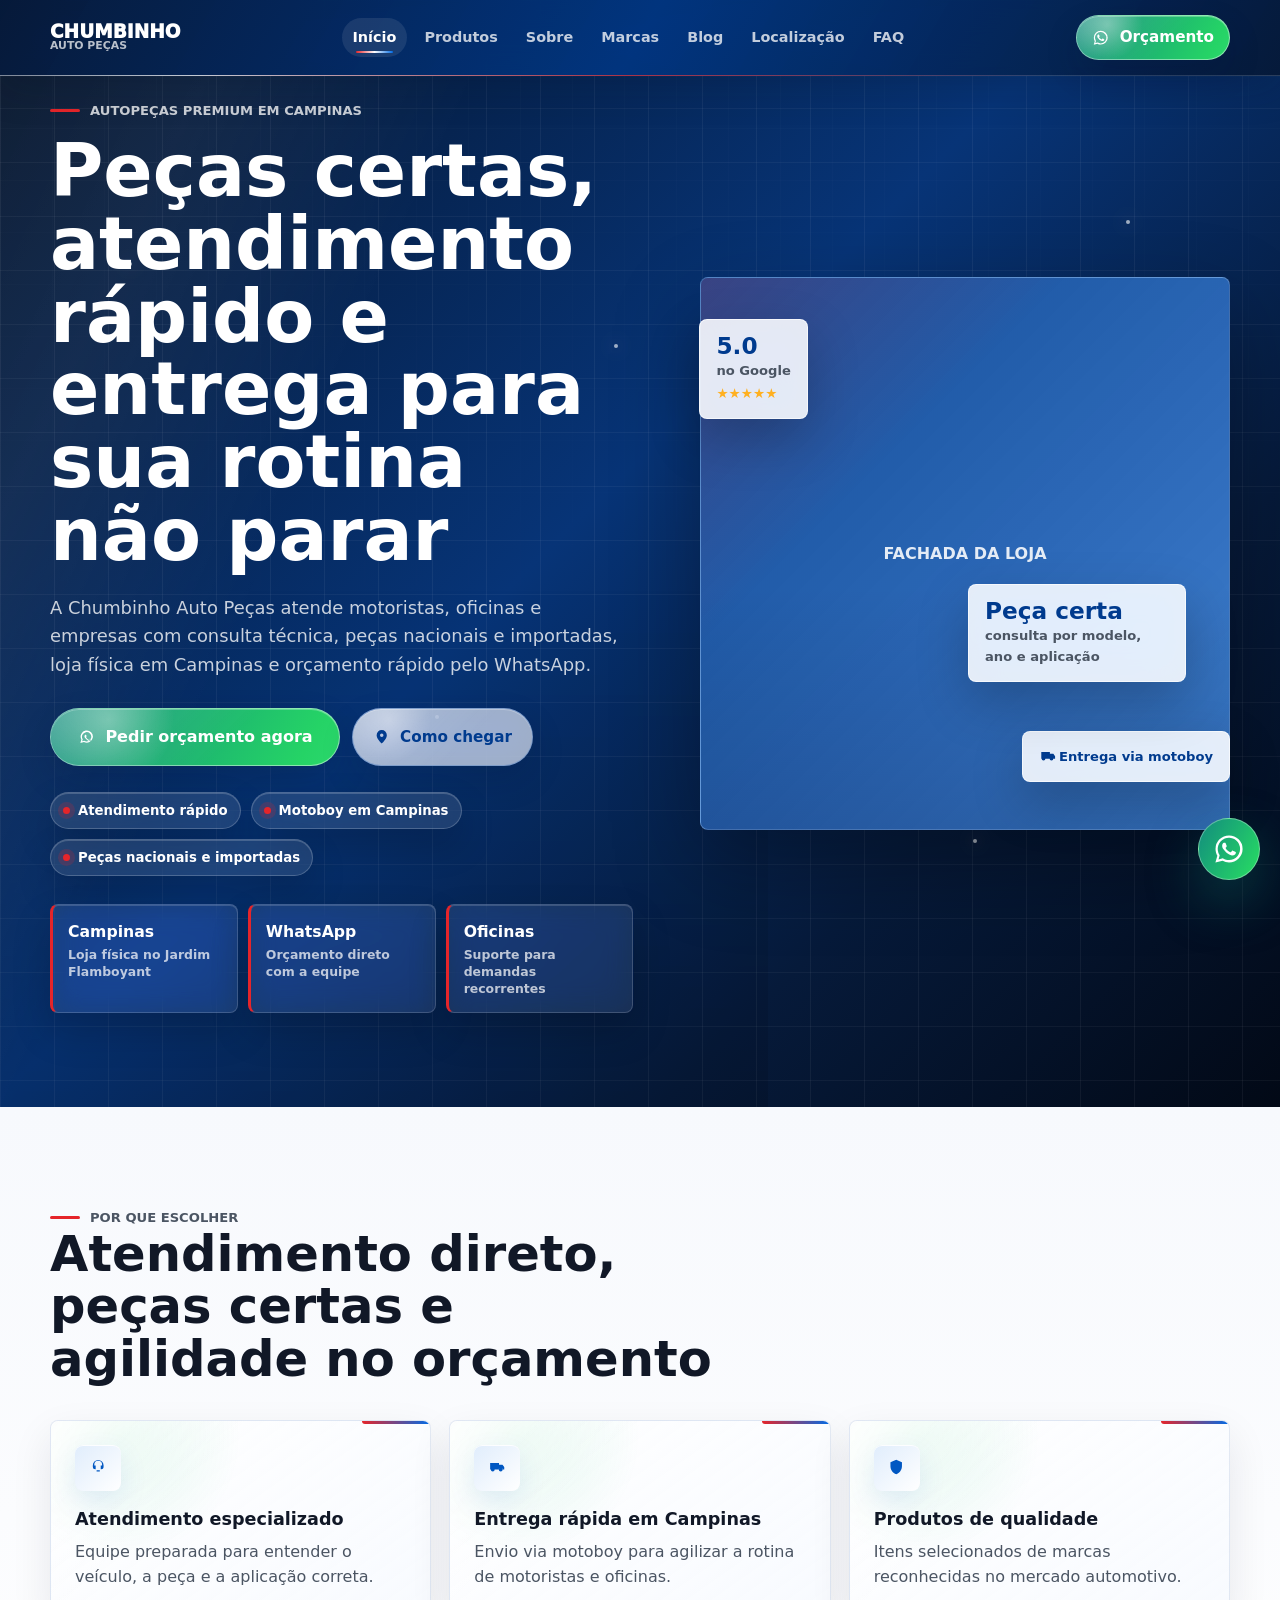
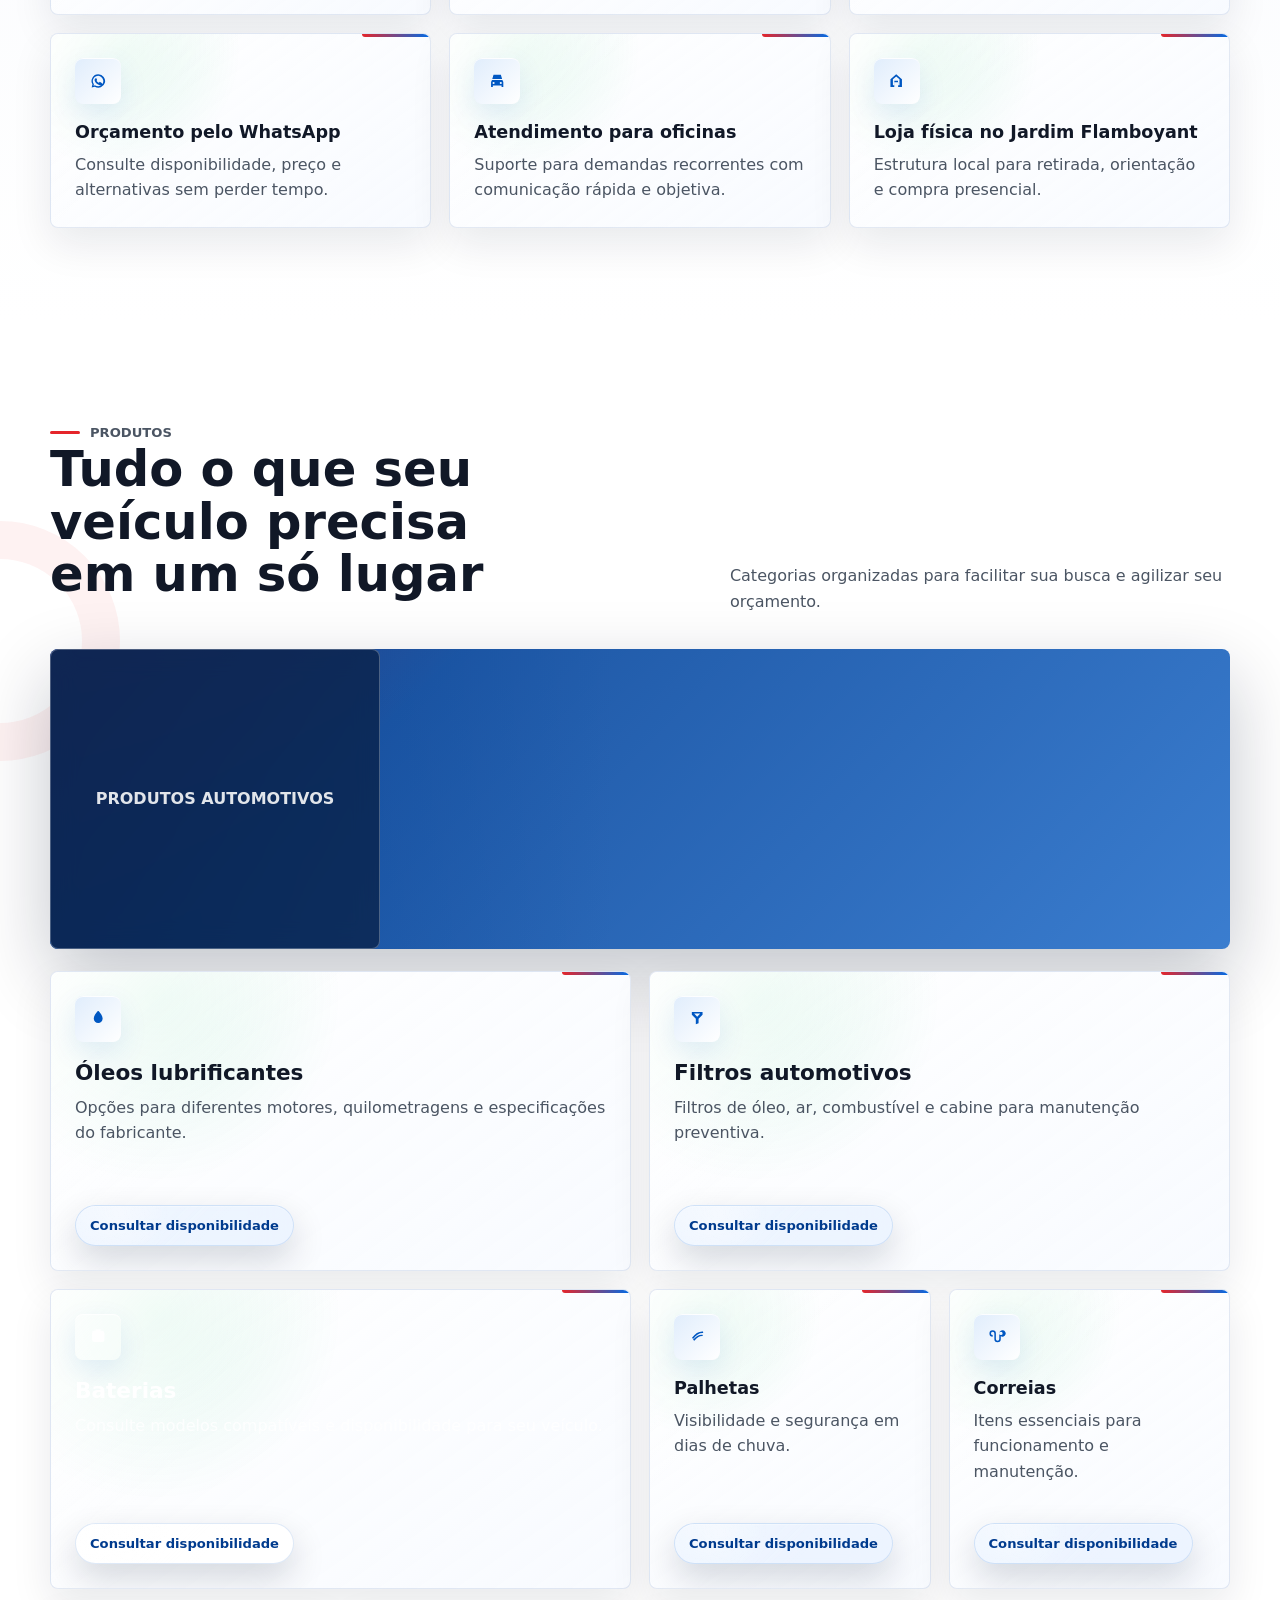
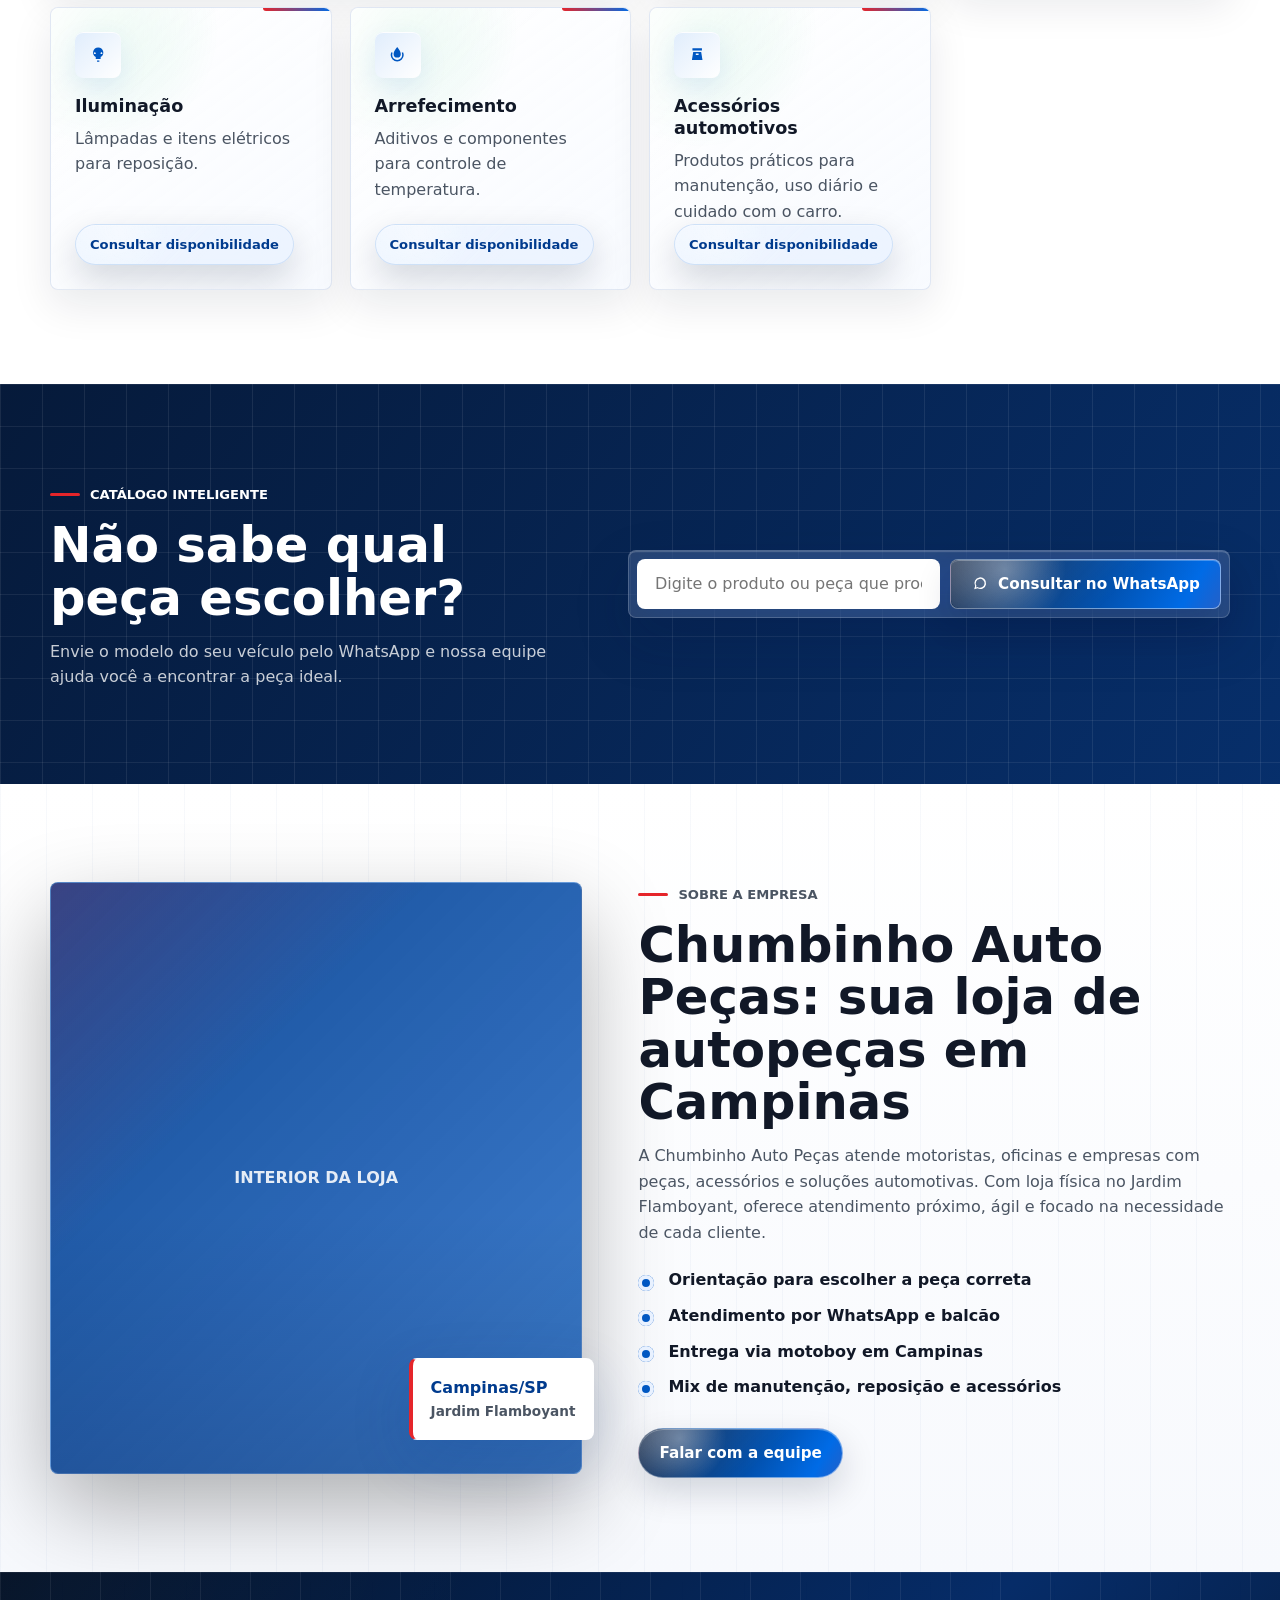
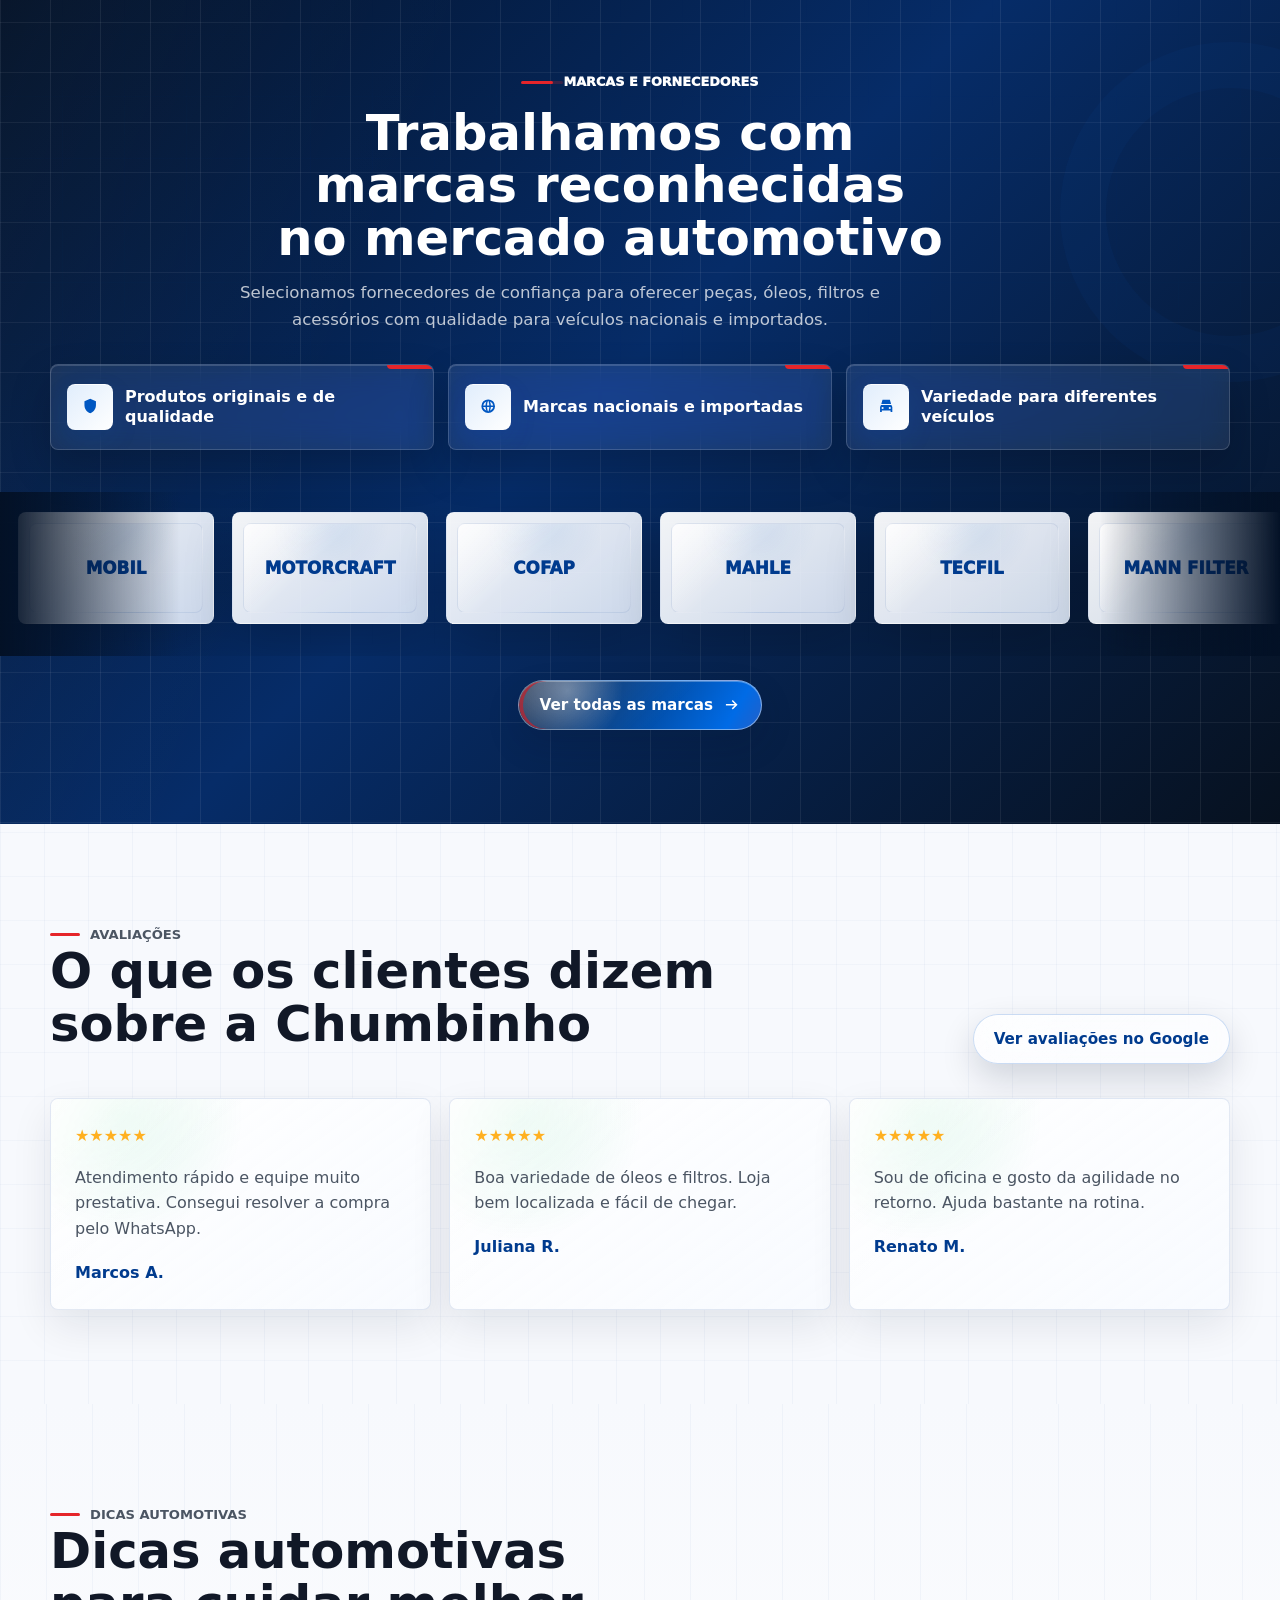
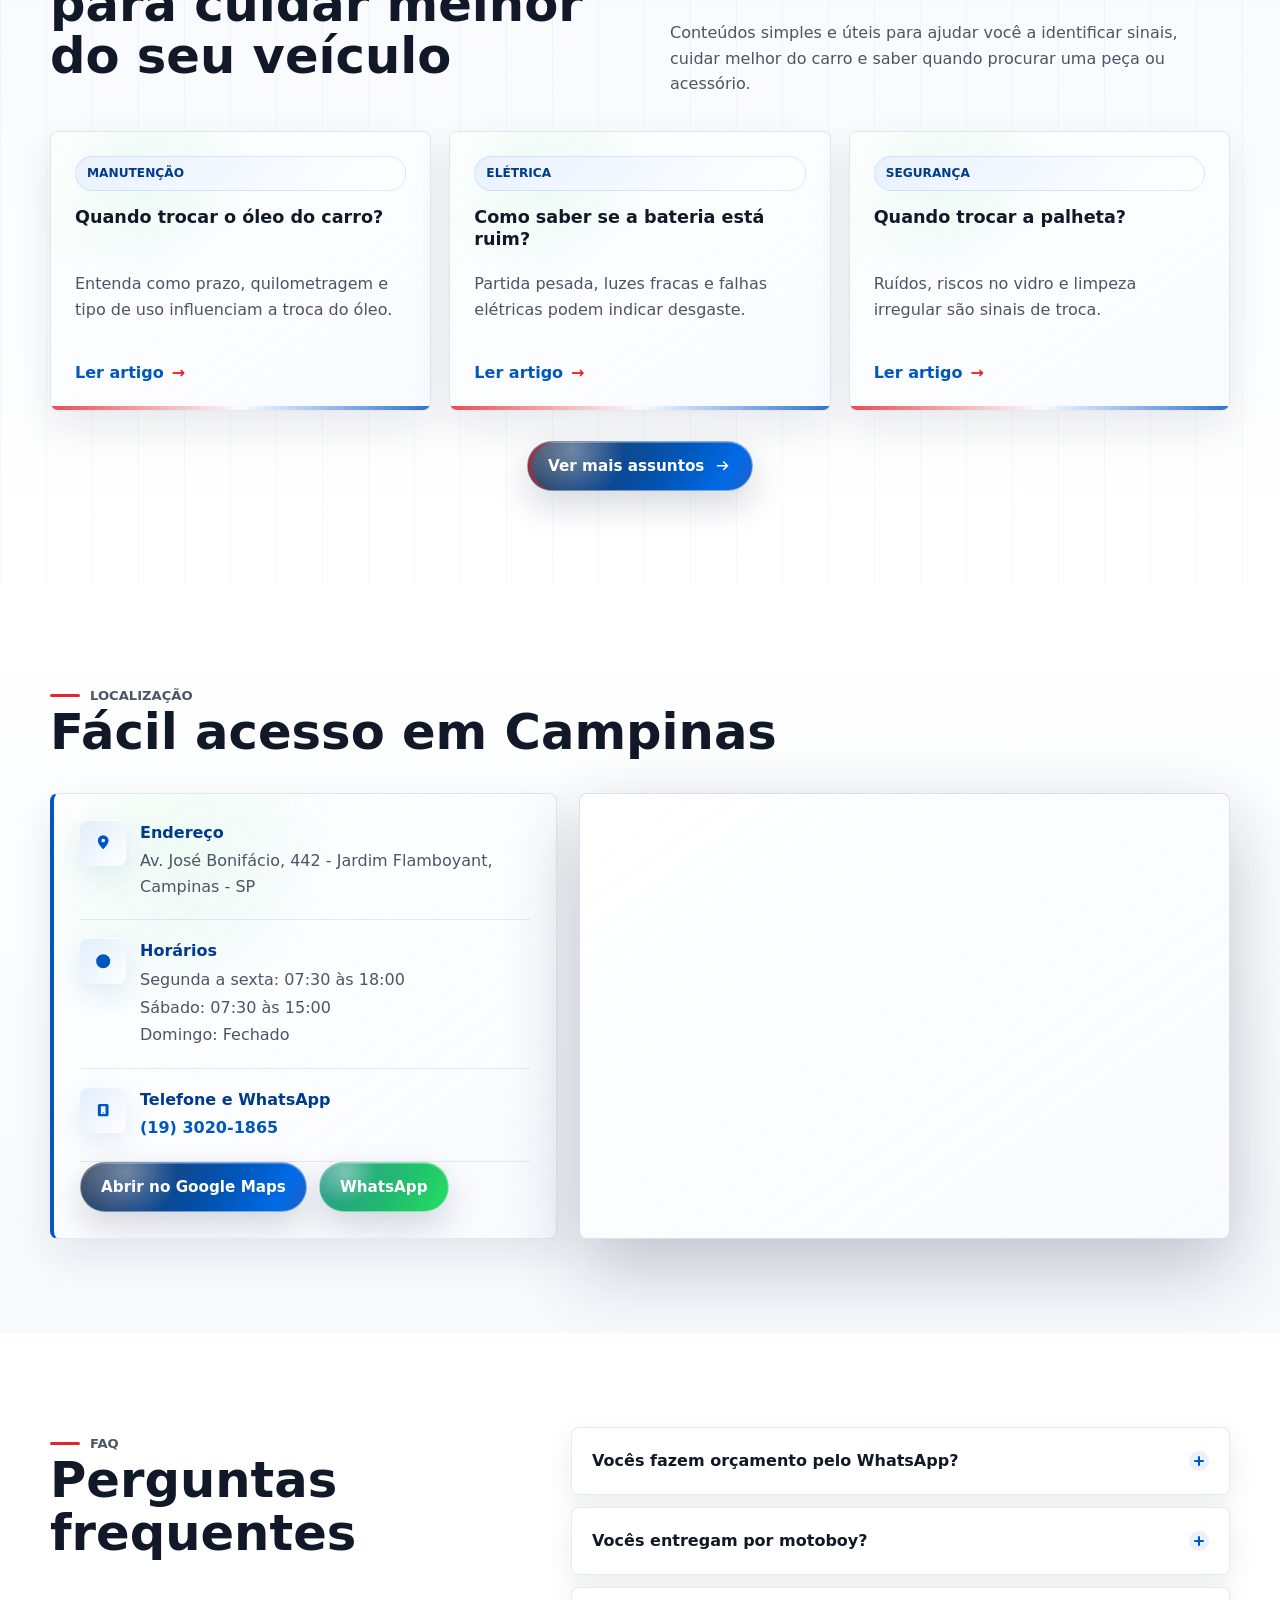
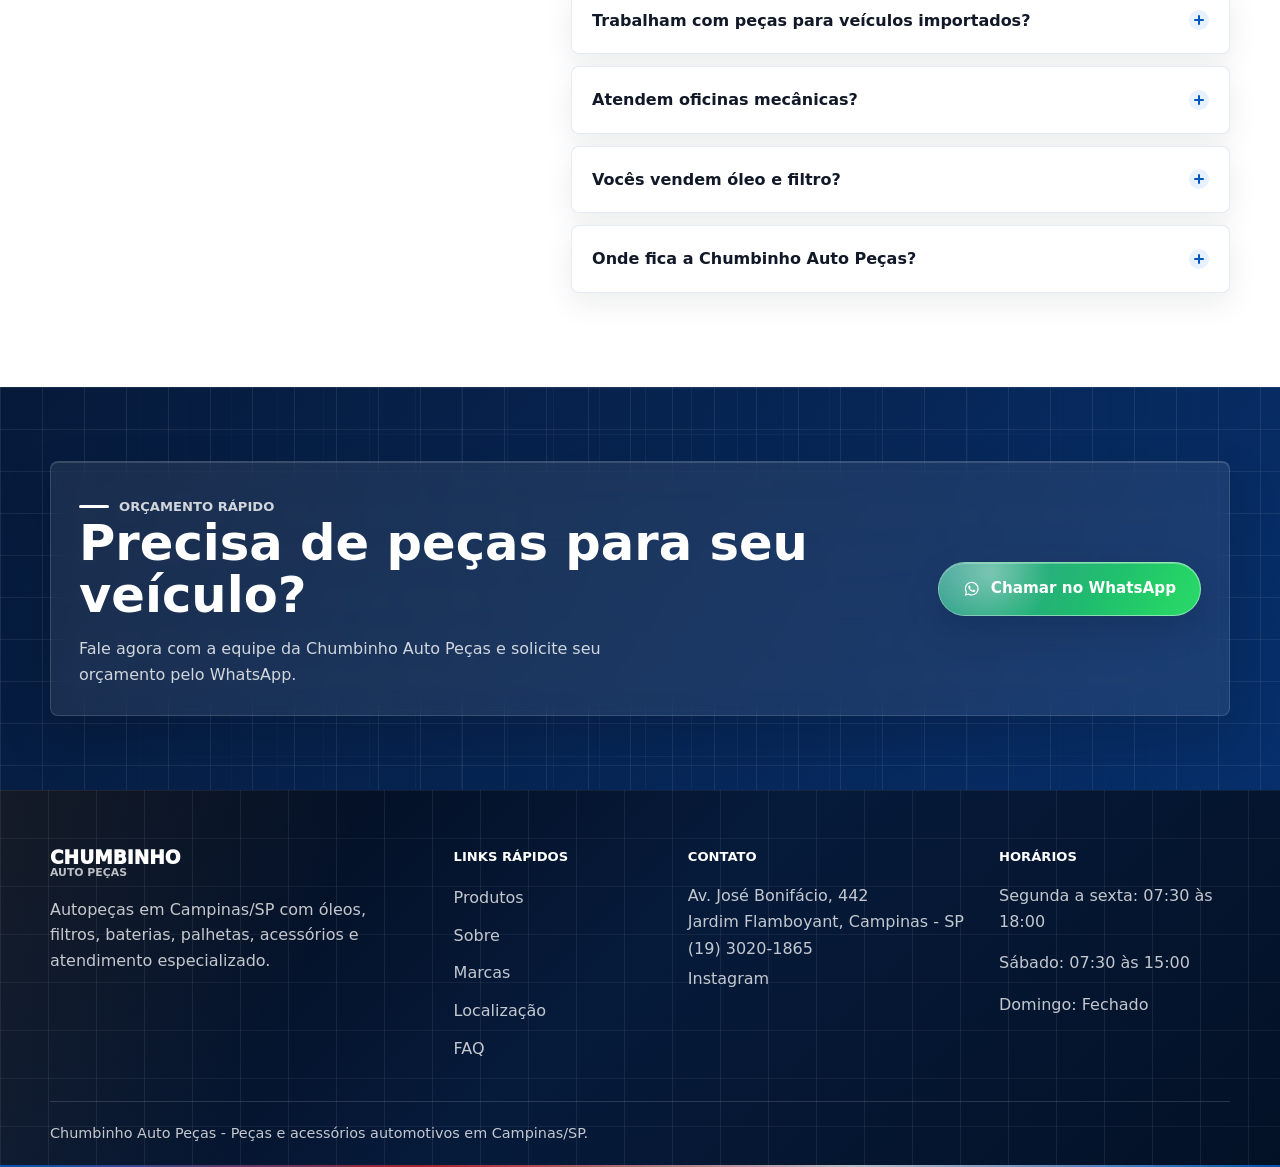
==== commit ff2964d2: "Add files via upload" ====
--- a/index.html
+++ b/index.html
@@ -1,4 +1,4 @@
-�<!DOCTYPE html>
+<!DOCTYPE html>
 <html lang="pt-BR">
   <head>
     <meta charset="UTF-8" />
@@ -26,7 +26,7 @@
     />
     <meta property="og:url" content="https://chumbinhoautopecas.com.br/" />
     <meta property="og:site_name" content="Chumbinho Auto Peças" />
-    <meta property="og:image" content="assets/img/fachada-chumbinho.jpg" />
+    <meta property="og:image" content="assets/img/fachada-chumbinho.png" />
 
     <meta name="twitter:card" content="summary_large_image" />
     <meta name="twitter:title" content="Chumbinho Auto Peças | Autopeças em Campinas/SP" />
@@ -34,7 +34,7 @@
       name="twitter:description"
       content="Óleos, filtros, baterias, palhetas, acessórios e peças automotivas em Campinas/SP."
     />
-    <meta name="twitter:image" content="assets/img/fachada-chumbinho.jpg" />
+    <meta name="twitter:image" content="assets/img/fachada-chumbinho.png" />
 
     <link rel="stylesheet" href="style.css" />
     <script src="script.js" defer></script>
@@ -45,7 +45,7 @@
         "@type": "AutoPartsStore",
         "name": "Chumbinho Auto Peças",
         "description": "Loja de peças e acessórios automotivos em Campinas/SP, com atendimento especializado, entrega via motoboy e orçamento pelo WhatsApp.",
-        "image": "https://chumbinhoautopecas.com.br/assets/img/fachada-chumbinho.jpg",
+        "image": "assets/img/fachada-chumbinho.png",
         "url": "https://chumbinhoautopecas.com.br/",
         "telephone": "+55 19 3020-1865",
         "priceRange": "$$",
@@ -80,8 +80,7 @@
           "@type": "OfferCatalog",
           "name": "Peças e acessórios automotivos",
           "itemListElement": [
-            { "@type": "Offer", "itemOffered": { "@type": "Product", "name": "�-leos lubrificantes" } },
+            { "@type": "Offer", "itemOffered": { "@type": "Product", "name": "Óleos lubrificantes" } },
             { "@type": "Offer", "itemOffered": { "@type": "Product", "name": "Filtros automotivos" } },
             { "@type": "Offer", "itemOffered": { "@type": "Product", "name": "Baterias automotivas" } },
             { "@type": "Offer", "itemOffered": { "@type": "Product", "name": "Palhetas automotivas" } }
@@ -153,7 +152,7 @@
       <nav class="nav container" aria-label="Navegação principal">
         <a class="brand" href="index.html" aria-label="Chumbinho Auto Peças - Início">
           <img
-            src="assets/img/logo-chumbinho.png"
+            src="https://i.postimg.cc/fLSyY447/Sem-Titulo-ccc.png"
             alt="Logo Chumbinho Auto Peças"
             class="brand-logo"
           />
@@ -198,20 +197,27 @@
     <main id="conteudo">
       <section class="hero section" id="inicio">
         <div class="hero__grid-lines" aria-hidden="true"></div>
+        <div class="hero__particles" aria-hidden="true">
+          <span></span>
+          <span></span>
+          <span></span>
+          <span></span>
+          <span></span>
+        </div>
         <div class="container hero__inner">
           <div class="hero__content" data-reveal>
             <p class="eyebrow">
               <span></span>
-              Autopeças em Campinas
+              Autopeças premium em Campinas
             </p>
-            <h1>Peças automotivas para veículos nacionais e importados</h1>
+            <h1>Peças certas, atendimento rápido e entrega para sua rotina não parar</h1>
             <p class="hero__subtitle">
-              Encontre óleos, filtros, baterias, palhetas, acessórios e peças automotivas com atendimento especializado,
-              entrega via motoboy e orçamento rápido pelo WhatsApp.
+              A Chumbinho Auto Peças atende motoristas, oficinas e empresas com consulta técnica, peças nacionais e
+              importadas, loja física em Campinas e orçamento rápido pelo WhatsApp.
             </p>
             <div class="hero__actions">
               <a
-                class="btn btn--primary"
+                class="btn btn--whatsapp btn--hero"
                 href="https://wa.me/551930201865?text=Ol%C3%A1!%20Vim%20pelo%20site%20da%20Chumbinho%20Auto%20Pe%C3%A7as%20e%20gostaria%20de%20fazer%20um%20or%C3%A7amento."
                 target="_blank"
                 rel="noopener"
@@ -219,7 +225,7 @@
                 <svg class="icon" viewBox="0 0 24 24" aria-hidden="true">
                   <path d="M4.4 19.6 5.7 15A8 8 0 1 1 9 18.3l-4.6 1.3Zm4.8-3.1.3.2a6.1 6.1 0 1 0-2.2-2.2l.2.3-.7 2.4 2.4-.7Zm6.3-3c.2.1 1.1.5 1.3.6.2.1.3.2.2.4-.1.3-.4.9-.6 1-.1.2-.3.2-.5.1a5.3 5.3 0 0 1-2.6-1.5 5.8 5.8 0 0 1-1.4-2.1c-.1-.2 0-.3.1-.5l.3-.3.2-.4v-.4l-.6-1.4c-.1-.3-.2-.3-.4-.3h-.4c-.2 0-.4.1-.6.3-.2.2-.8.8-.8 1.9s.8 2.2.9 2.3a8.9 8.9 0 0 0 3.5 3.1c.5.2.9.4 1.2.5.5.2 1 .1 1.3.1.4-.1 1.1-.5 1.3-.9.2-.5.2-.9.1-1 0-.2-.2-.2-.4-.3Z" />
                 </svg>
-                Solicitar orçamento
+                Pedir orçamento agora
               </a>
               <a
                 class="btn btn--outline"
@@ -234,9 +240,23 @@
               </a>
             </div>
             <div class="hero__badges" aria-label="Diferenciais rápidos">
-              <span>Loja física</span>
-              <span>Atendimento especializado</span>
-              <span>Peças de qualidade</span>
+              <span>Atendimento rápido</span>
+              <span>Motoboy em Campinas</span>
+              <span>Peças nacionais e importadas</span>
+            </div>
+            <div class="hero__metrics" aria-label="Resumo de confiança">
+              <article>
+                <strong>Campinas</strong>
+                <span>Loja física no Jardim Flamboyant</span>
+              </article>
+              <article>
+                <strong>WhatsApp</strong>
+                <span>Orçamento direto com a equipe</span>
+              </article>
+              <article>
+                <strong>Oficinas</strong>
+                <span>Suporte para demandas recorrentes</span>
+              </article>
             </div>
           </div>
 
@@ -244,7 +264,7 @@
             <div class="technical-frame" aria-hidden="true"></div>
             <figure class="store-shot image-shell" data-fallback="Fachada da loja">
               <img
-                src="assets/img/fachada-chumbinho.jpg"
+                src="assets/img/fachada-chumbinho.png"
                 alt="Fachada da Chumbinho Auto Peças em Campinas"
                 loading="eager"
                 width="760"
@@ -261,6 +281,10 @@
               </svg>
               <span>Entrega via motoboy</span>
             </div>
+            <div class="float-card float-card--stock">
+              <strong>Peça certa</strong>
+              <span>consulta por modelo, ano e aplicação</span>
+            </div>
           </div>
         </div>
       </section>
@@ -344,8 +368,8 @@
 
           <figure class="products__banner image-shell" data-fallback="Produtos automotivos" data-reveal>
             <img
-              src="assets/img/produtos-autopecas.jpg"
-              alt="Produtos de autopeças como óleos, filtros e acessórios automotivos"
+              src="assets/img/fachada-chumbinho.png"
+              alt="Fachada da Chumbinho Auto Peças com loja física em Campinas"
               loading="lazy"
               width="1180"
               height="360"
@@ -359,8 +383,7 @@
                   <path d="M12.8 2.8c2.5 2.8 5 6.2 5 9.7a5.8 5.8 0 0 1-11.6 0c0-3.5 2.5-6.9 5-9.7.4-.4 1.1-.4 1.6 0Zm-1.9 13.6a4.2 4.2 0 0 1-2.2-3.8h1.8c0 1 .5 1.8 1.4 2.3l-1 1.5Z" />
                 </svg>
               </span>
-              <h3>�-leos lubrificantes</h3>
+              <h3>Óleos lubrificantes</h3>
               <p>Opções para diferentes motores, quilometragens e especificações do fabricante.</p>
               <a
                 class="btn btn--small"
@@ -527,8 +550,8 @@
           <div class="about__media" data-reveal>
             <figure class="image-shell" data-fallback="Interior da loja">
               <img
-                src="assets/img/interior-loja.jpg"
-                alt="Interior da loja Chumbinho Auto Peças com produtos automotivos"
+                src="assets/img/fachada-chumbinho.png"
+                alt="Fachada da loja Chumbinho Auto Peças em Campinas"
                 loading="lazy"
                 width="680"
                 height="760"
@@ -607,42 +630,18 @@
 
         <div class="brands-marquee" data-reveal data-brand-marquee>
           <div class="brands-track">
-            <article class="brand-card" data-brand-name="Mobil">
-              <img class="brand-logo" src="assets/img/marcas/mobil.png" alt="Logo Mobil" loading="lazy" />
-            </article>
-            <article class="brand-card" data-brand-name="Motorcraft">
-              <img class="brand-logo" src="assets/img/marcas/motorcraft.png" alt="Logo Motorcraft" loading="lazy" />
-            </article>
-            <article class="brand-card" data-brand-name="Cofap">
-              <img class="brand-logo" src="assets/img/marcas/cofap.png" alt="Logo Cofap" loading="lazy" />
-            </article>
-            <article class="brand-card" data-brand-name="Mahle">
-              <img class="brand-logo" src="assets/img/marcas/mahle.png" alt="Logo Mahle" loading="lazy" />
-            </article>
-            <article class="brand-card" data-brand-name="Tecfil">
-              <img class="brand-logo" src="assets/img/marcas/tecfil.png" alt="Logo Tecfil" loading="lazy" />
-            </article>
-            <article class="brand-card" data-brand-name="Mann Filter">
-              <img class="brand-logo" src="assets/img/marcas/mann-filter.png" alt="Logo Mann Filter" loading="lazy" />
-            </article>
-            <article class="brand-card" data-brand-name="Petronas">
-              <img class="brand-logo" src="assets/img/marcas/petronas.png" alt="Logo Petronas" loading="lazy" />
-            </article>
-            <article class="brand-card" data-brand-name="Lubrax">
-              <img class="brand-logo" src="assets/img/marcas/lubrax.png" alt="Logo Lubrax" loading="lazy" />
-            </article>
-            <article class="brand-card" data-brand-name="Monroe">
-              <img class="brand-logo" src="assets/img/marcas/monroe.png" alt="Logo Monroe" loading="lazy" />
-            </article>
-            <article class="brand-card" data-brand-name="Bosch">
-              <img class="brand-logo" src="assets/img/marcas/bosch.png" alt="Logo Bosch" loading="lazy" />
-            </article>
-            <article class="brand-card" data-brand-name="NGK">
-              <img class="brand-logo" src="assets/img/marcas/ngk.png" alt="Logo NGK" loading="lazy" />
-            </article>
-            <article class="brand-card" data-brand-name="Shell">
-              <img class="brand-logo" src="assets/img/marcas/shell.png" alt="Logo Shell" loading="lazy" />
-            </article>
+            <article class="brand-card brand-card--text" data-brand-name="Mobil" aria-label="Mobil"></article>
+            <article class="brand-card brand-card--text" data-brand-name="Motorcraft" aria-label="Motorcraft"></article>
+            <article class="brand-card brand-card--text" data-brand-name="Cofap" aria-label="Cofap"></article>
+            <article class="brand-card brand-card--text" data-brand-name="Mahle" aria-label="Mahle"></article>
+            <article class="brand-card brand-card--text" data-brand-name="Tecfil" aria-label="Tecfil"></article>
+            <article class="brand-card brand-card--text" data-brand-name="Mann Filter" aria-label="Mann Filter"></article>
+            <article class="brand-card brand-card--text" data-brand-name="Petronas" aria-label="Petronas"></article>
+            <article class="brand-card brand-card--text" data-brand-name="Lubrax" aria-label="Lubrax"></article>
+            <article class="brand-card brand-card--text" data-brand-name="Monroe" aria-label="Monroe"></article>
+            <article class="brand-card brand-card--text" data-brand-name="Bosch" aria-label="Bosch"></article>
+            <article class="brand-card brand-card--text" data-brand-name="NGK" aria-label="NGK"></article>
+            <article class="brand-card brand-card--text" data-brand-name="Shell" aria-label="Shell"></article>
           </div>
         </div>
 
@@ -674,17 +673,17 @@
           </div>
           <div class="testimonial-grid">
             <article class="testimonial-card" data-reveal>
-              <div class="stars" aria-label="5 estrelas">��&��&��&��&��&</div>
+              <div class="stars" aria-label="5 estrelas">★★★★★</div>
               <p>Atendimento rápido e equipe muito prestativa. Consegui resolver a compra pelo WhatsApp.</p>
               <strong>Marcos A.</strong>
             </article>
             <article class="testimonial-card" data-reveal>
-              <div class="stars" aria-label="5 estrelas">��&��&��&��&��&</div>
+              <div class="stars" aria-label="5 estrelas">★★★★★</div>
               <p>Boa variedade de óleos e filtros. Loja bem localizada e fácil de chegar.</p>
               <strong>Juliana R.</strong>
             </article>
             <article class="testimonial-card" data-reveal>
-              <div class="stars" aria-label="5 estrelas">��&��&��&��&��&</div>
+              <div class="stars" aria-label="5 estrelas">★★★★★</div>
               <p>Sou de oficina e gosto da agilidade no retorno. Ajuda bastante na rotina.</p>
               <strong>Renato M.</strong>
             </article>
@@ -775,7 +774,7 @@
                 </span>
                 <div>
                   <strong>Telefone e WhatsApp</strong>
-                  <p>(19) 3020-1865</p>
+                  <p><a href="tel:+551930201865">(19) 3020-1865</a></p>
                 </div>
               </div>
               <div class="location__actions">
@@ -785,7 +784,7 @@
                   target="_blank"
                   rel="noopener"
                 >
-                  Traçar rota
+                  Abrir no Google Maps
                 </a>
                 <a
                   class="btn btn--whatsapp"
@@ -905,7 +904,7 @@
         <div class="footer__brand">
           <a class="brand brand--footer" href="index.html" aria-label="Chumbinho Auto Peças">
             <img
-              src="assets/img/logo-chumbinho.png"
+              src="https://i.postimg.cc/fLSyY447/Sem-Titulo-ccc.png"
               alt="Logo Chumbinho Auto Peças"
               class="brand-logo footer-logo"
             />
@@ -941,8 +940,7 @@
         </div>
       </div>
       <div class="container footer__bottom">
-        <p>Chumbinho Auto Peças �- Peças e acessórios automotivos em Campinas/SP.</p>
+        <p>Chumbinho Auto Peças - Peças e acessórios automotivos em Campinas/SP.</p>
       </div>
     </footer>
 
@@ -960,4 +958,3 @@
     </a>
   </body>
 </html>
-
--- a/style.css
+++ b/style.css
@@ -600,7 +600,7 @@
   gap: 2px;
   border: 1px solid rgba(255, 255, 255, 0.64);
   border-radius: 18px;
-  background: rgba(255, 255, 255, 0.76);
+  background: rgba(187, 208, 1, 0.76);
   padding: 14px 16px;
   box-shadow: 0 18px 45px rgba(0, 21, 64, 0.18);
   backdrop-filter: blur(18px) saturate(150%);
@@ -707,7 +707,7 @@
   border-radius: inherit;
   background:
     linear-gradient(135deg, rgba(255, 255, 255, 0.8), transparent 34%),
-    radial-gradient(circle at 18% 8%, rgba(0, 87, 194, 0.1), transparent 34%);
+    radial-gradient(circle at 18% 8%, rgba(0, 194, 97, 0.1), transparent 34%);
   pointer-events: none;
 }
 
@@ -2721,3 +2721,1129 @@
     transition-duration: 0.01ms !important;
   }
 }
+
+/* Premium 2026 refresh */
+:root {
+  --blue-950: #061a3a;
+  --blue-850: #073477;
+  --blue-600: #006be6;
+  --red-700: #b9151d;
+  --ink: #07111f;
+  --panel: rgba(255, 255, 255, 0.88);
+  --line-blue: rgba(0, 107, 230, 0.18);
+  --line-white: rgba(255, 255, 255, 0.16);
+  --shadow-hard: 0 28px 74px rgba(3, 18, 43, 0.24);
+  --shadow-glow-blue: 0 0 0 1px rgba(0, 107, 230, 0.12), 0 22px 54px rgba(0, 59, 142, 0.2);
+  --shadow-glow-red: 0 0 0 1px rgba(229, 37, 42, 0.16), 0 22px 54px rgba(229, 37, 42, 0.16);
+  --radius-lg: 8px;
+  --radius-md: 8px;
+  --radius-sm: 8px;
+  --transition: 240ms cubic-bezier(0.2, 0.8, 0.2, 1);
+}
+
+body {
+  background:
+    linear-gradient(90deg, rgba(0, 59, 142, 0.035) 1px, transparent 1px),
+    linear-gradient(rgba(0, 59, 142, 0.028) 1px, transparent 1px),
+    #f7f9fd;
+  background-size: 44px 44px;
+  overflow-x: hidden;
+}
+
+body::selection {
+  background: var(--red-600);
+  color: var(--white);
+}
+
+.site-header {
+  height: var(--header-height);
+  border-bottom: 1px solid rgba(255, 255, 255, 0.15);
+  background:
+    linear-gradient(120deg, rgba(6, 26, 58, 0.9), rgba(0, 59, 142, 0.8), rgba(6, 26, 58, 0.92)),
+    rgba(6, 26, 58, 0.88);
+  box-shadow: 0 12px 38px rgba(2, 14, 33, 0.18);
+  backdrop-filter: blur(22px) saturate(150%);
+  -webkit-backdrop-filter: blur(22px) saturate(150%);
+}
+
+.site-header::after {
+  content: "";
+  position: absolute;
+  right: 0;
+  bottom: -1px;
+  left: 0;
+  height: 1px;
+  background: linear-gradient(90deg, transparent, rgba(255, 255, 255, 0.72), rgba(229, 37, 42, 0.7), transparent);
+  transform: translateX(-18%);
+  animation: headerBeam 7s ease-in-out infinite;
+}
+
+.site-header.is-scrolled {
+  background:
+    linear-gradient(120deg, rgba(6, 26, 58, 0.94), rgba(0, 42, 102, 0.88), rgba(6, 26, 58, 0.96)),
+    rgba(6, 26, 58, 0.94);
+  box-shadow: 0 18px 46px rgba(2, 14, 33, 0.28);
+}
+
+.nav-menu a {
+  position: relative;
+  background: transparent;
+  color: rgba(255, 255, 255, 0.76);
+}
+
+.nav-menu a::after {
+  content: "";
+  position: absolute;
+  right: 14px;
+  bottom: 4px;
+  left: 14px;
+  height: 2px;
+  border-radius: 999px;
+  background: linear-gradient(90deg, var(--red-600), #ffffff, var(--blue-600));
+  opacity: 0;
+  transform: scaleX(0.35);
+  transition: opacity var(--transition), transform var(--transition);
+}
+
+.nav-menu a:hover,
+.nav-menu a:focus-visible,
+.nav-menu a.is-active {
+  color: var(--white);
+  background: rgba(255, 255, 255, 0.09);
+}
+
+.nav-menu a:hover::after,
+.nav-menu a:focus-visible::after,
+.nav-menu a.is-active::after {
+  opacity: 1;
+  transform: scaleX(1);
+}
+
+.nav-toggle {
+  box-shadow: inset 0 1px 0 rgba(255, 255, 255, 0.22), 0 12px 32px rgba(0, 0, 0, 0.22);
+}
+
+.brand-wordmark {
+  display: grid;
+  gap: 0;
+  color: var(--white);
+  line-height: 1;
+  text-transform: uppercase;
+}
+
+.brand-wordmark strong {
+  font-size: 1.16rem;
+  font-weight: 950;
+}
+
+.brand-wordmark small {
+  color: rgba(255, 255, 255, 0.72);
+  font-size: 0.68rem;
+  font-weight: 900;
+}
+
+.btn {
+  box-shadow: 0 14px 34px rgba(3, 18, 43, 0.16), inset 0 1px 0 rgba(255, 255, 255, 0.28);
+}
+
+.btn--whatsapp {
+  isolation: isolate;
+  animation: movingGradient 5.2s ease infinite, whatsappPulse 2.5s ease-out infinite;
+}
+
+.btn--hero {
+  min-height: 58px;
+  padding-inline: 26px;
+  font-size: 1rem;
+}
+
+.btn--primary {
+  background: linear-gradient(120deg, var(--blue-950), var(--blue-600), var(--red-600), var(--blue-850));
+  background-size: 260% 260%;
+}
+
+.hero {
+  min-height: 100svh;
+  padding-top: calc(var(--header-height) + 86px);
+  padding-bottom: 82px;
+  color: var(--white);
+  background:
+    linear-gradient(90deg, rgba(255, 255, 255, 0.05) 1px, transparent 1px),
+    linear-gradient(rgba(255, 255, 255, 0.045) 1px, transparent 1px),
+    linear-gradient(135deg, #051226 0%, #073477 46%, #061a3a 74%, #020916 100%);
+  background-size: 54px 54px, 54px 54px, auto;
+}
+
+.hero::before {
+  content: "";
+  position: absolute;
+  inset: 0;
+  z-index: 0;
+  background:
+    linear-gradient(115deg, transparent 0%, rgba(255, 255, 255, 0.12) 42%, transparent 58%),
+    linear-gradient(0deg, rgba(0, 0, 0, 0.2), transparent 48%);
+  opacity: 0.5;
+  transform: translateX(-40%);
+  animation: heroLightSweep 9s ease-in-out infinite;
+  pointer-events: none;
+}
+
+.hero::after {
+  display: none;
+}
+
+.hero__grid-lines {
+  opacity: 0.38;
+  background-image:
+    linear-gradient(rgba(255, 255, 255, 0.09) 1px, transparent 1px),
+    linear-gradient(90deg, rgba(255, 255, 255, 0.09) 1px, transparent 1px);
+}
+
+.hero__particles {
+  position: absolute;
+  inset: var(--header-height) 0 0;
+  z-index: 0;
+  overflow: hidden;
+  pointer-events: none;
+}
+
+.hero__particles span {
+  position: absolute;
+  width: 4px;
+  height: 4px;
+  border-radius: 999px;
+  background: var(--white);
+  box-shadow: 0 0 18px rgba(255, 255, 255, 0.85), 0 0 28px rgba(0, 107, 230, 0.72);
+  opacity: 0.62;
+  animation: particleDrift 9s ease-in-out infinite;
+}
+
+.hero__particles span:nth-child(1) {
+  top: 18%;
+  left: 10%;
+}
+
+.hero__particles span:nth-child(2) {
+  top: 26%;
+  left: 48%;
+  animation-delay: -2s;
+}
+
+.hero__particles span:nth-child(3) {
+  top: 62%;
+  left: 34%;
+  animation-delay: -4s;
+}
+
+.hero__particles span:nth-child(4) {
+  top: 74%;
+  left: 76%;
+  animation-delay: -1.4s;
+}
+
+.hero__particles span:nth-child(5) {
+  top: 14%;
+  left: 88%;
+  animation-delay: -5.2s;
+}
+
+.hero__inner {
+  z-index: 2;
+  grid-template-columns: minmax(0, 1.04fr) minmax(360px, 0.96fr);
+}
+
+.hero__content,
+.hero__visual {
+  min-width: 0;
+}
+
+.hero .eyebrow,
+.hero h1,
+.hero__subtitle {
+  color: var(--white);
+}
+
+.hero .eyebrow {
+  color: rgba(255, 255, 255, 0.78);
+}
+
+.hero h1 {
+  max-width: 780px;
+  font-size: 4.55rem;
+  line-height: 1;
+  text-wrap: balance;
+}
+
+.hero__subtitle {
+  color: rgba(255, 255, 255, 0.78);
+  font-size: 1.12rem;
+}
+
+.hero__badges span {
+  border-color: rgba(255, 255, 255, 0.2);
+  background: rgba(255, 255, 255, 0.1);
+  color: var(--white);
+  box-shadow: inset 0 1px 0 rgba(255, 255, 255, 0.18), 0 16px 36px rgba(0, 0, 0, 0.18);
+}
+
+.hero__badges span::before {
+  box-shadow: 0 0 0 5px rgba(229, 37, 42, 0.18);
+}
+
+.hero__metrics {
+  display: grid;
+  grid-template-columns: repeat(3, minmax(0, 1fr));
+  gap: 10px;
+  max-width: 760px;
+  margin-top: 28px;
+}
+
+.hero__metrics article {
+  min-height: 88px;
+  border: 1px solid rgba(255, 255, 255, 0.17);
+  border-left: 3px solid var(--red-600);
+  border-radius: 8px;
+  background: rgba(255, 255, 255, 0.09);
+  padding: 14px 15px;
+  box-shadow: inset 0 1px 0 rgba(255, 255, 255, 0.15), 0 18px 38px rgba(0, 0, 0, 0.18);
+  backdrop-filter: blur(14px) saturate(140%);
+  -webkit-backdrop-filter: blur(14px) saturate(140%);
+}
+
+.hero__metrics strong,
+.hero__metrics span {
+  display: block;
+}
+
+.hero__metrics strong {
+  margin-bottom: 3px;
+  color: var(--white);
+  font-size: 0.98rem;
+}
+
+.hero__metrics span {
+  color: rgba(255, 255, 255, 0.72);
+  font-size: 0.78rem;
+  font-weight: 750;
+  line-height: 1.35;
+}
+
+.store-shot,
+.about__media figure,
+.article-hero__image {
+  border: 1px solid rgba(255, 255, 255, 0.2);
+  border-radius: 8px;
+  box-shadow: 0 34px 88px rgba(0, 0, 0, 0.3);
+}
+
+.store-shot {
+  aspect-ratio: 0.96 / 1;
+}
+
+.store-shot img,
+.about__media img,
+.products__banner img,
+.article-hero__image img {
+  filter: saturate(1.08) contrast(1.04);
+}
+
+.technical-frame {
+  border-color: rgba(255, 255, 255, 0.22);
+  border-radius: 8px;
+  background-image:
+    linear-gradient(90deg, rgba(255, 255, 255, 0.16) 1px, transparent 1px),
+    linear-gradient(rgba(255, 255, 255, 0.16) 1px, transparent 1px);
+}
+
+.float-card {
+  border-radius: 8px;
+  background: rgba(255, 255, 255, 0.88);
+  box-shadow: 0 20px 52px rgba(0, 0, 0, 0.22);
+}
+
+.float-card--stock {
+  right: 44px;
+  bottom: 148px;
+  max-width: 218px;
+}
+
+.section {
+  padding: 94px 0;
+}
+
+.section-heading h2,
+.brands-title,
+.blog-page-hero h1,
+.brands-page-hero h1,
+.article-hero h1 {
+  text-wrap: balance;
+}
+
+.features {
+  background:
+    linear-gradient(180deg, #f7f9fd 0%, #ffffff 100%);
+}
+
+.feature-card,
+.testimonial-card,
+.article-card,
+.product-card,
+.location__panel,
+.map-card,
+.brand-directory-card,
+.article-note,
+.article-cta-box,
+.related-articles a {
+  border-radius: 8px;
+  border-color: rgba(0, 59, 142, 0.11);
+  background:
+    linear-gradient(145deg, rgba(255, 255, 255, 0.98), rgba(247, 250, 255, 0.88)),
+    var(--white);
+  box-shadow: 0 16px 42px rgba(3, 18, 43, 0.09);
+}
+
+.feature-card:hover,
+.testimonial-card:hover,
+.article-card:hover,
+.product-card:hover,
+.brand-directory-card:hover,
+.related-articles a:hover {
+  transform: translateY(-7px);
+  border-color: rgba(0, 107, 230, 0.24);
+  box-shadow: var(--shadow-glow-blue);
+}
+
+.feature-card::after,
+.product-card::after {
+  width: 68px;
+  height: 3px;
+  background: linear-gradient(90deg, var(--red-600), var(--blue-600));
+}
+
+.icon-box {
+  border-radius: 8px;
+  background:
+    linear-gradient(135deg, rgba(0, 107, 230, 0.12), rgba(255, 255, 255, 0.76)),
+    var(--white);
+}
+
+.products {
+  background: var(--white);
+}
+
+.products__banner {
+  height: 300px;
+  border-radius: 8px;
+  box-shadow: var(--shadow-hard);
+}
+
+.products__banner::after {
+  content: "Estoque, atendimento e entrega para Campinas";
+  position: absolute;
+  right: 22px;
+  bottom: 20px;
+  z-index: 3;
+  max-width: 330px;
+  border: 1px solid rgba(255, 255, 255, 0.26);
+  border-radius: 8px;
+  background: rgba(6, 26, 58, 0.68);
+  color: var(--white);
+  padding: 12px 14px;
+  font-weight: 900;
+  backdrop-filter: blur(12px);
+  -webkit-backdrop-filter: blur(12px);
+}
+
+.catalog,
+.final-cta {
+  background:
+    linear-gradient(90deg, rgba(255, 255, 255, 0.08) 1px, transparent 1px),
+    linear-gradient(rgba(255, 255, 255, 0.07) 1px, transparent 1px),
+    linear-gradient(125deg, var(--blue-950), var(--blue-850) 48%, var(--red-700) 76%, var(--blue-950));
+  background-size: 42px 42px, 42px 42px, 260% 260%;
+  animation: headerGradient 15s ease infinite;
+}
+
+.catalog-form {
+  border-radius: 8px;
+}
+
+.catalog-form input,
+.catalog-form .btn {
+  border-radius: 8px;
+}
+
+.about {
+  background:
+    linear-gradient(90deg, rgba(0, 59, 142, 0.03) 1px, transparent 1px),
+    linear-gradient(#ffffff, #f7f9fd);
+  background-size: 46px 46px, auto;
+}
+
+.about__stamp {
+  border-radius: 8px;
+  border-left: 4px solid var(--red-600);
+}
+
+.brands-section {
+  position: relative;
+  overflow: hidden;
+  background:
+    linear-gradient(90deg, rgba(255, 255, 255, 0.07) 1px, transparent 1px),
+    linear-gradient(rgba(255, 255, 255, 0.06) 1px, transparent 1px),
+    linear-gradient(135deg, #031126, #062c68 48%, #07111f 100%);
+  background-size: 50px 50px, 50px 50px, auto;
+  color: var(--white);
+}
+
+.brands-section::before,
+.site-footer::before {
+  content: "";
+  position: absolute;
+  inset: 0;
+  background: linear-gradient(110deg, transparent 20%, rgba(255, 255, 255, 0.08) 48%, transparent 76%);
+  transform: translateX(-55%);
+  animation: heroLightSweep 12s ease-in-out infinite;
+  pointer-events: none;
+}
+
+.brands-section .container,
+.brands-section .brands-marquee,
+.site-footer .container {
+  position: relative;
+  z-index: 1;
+}
+
+.brands-header {
+  max-width: 880px;
+  margin-inline: auto;
+  text-align: center;
+}
+
+.brands-title,
+.brands-description,
+.brands-section .brands-tag {
+  color: var(--white);
+}
+
+.brands-description {
+  color: rgba(255, 255, 255, 0.74);
+}
+
+.brands-badges article {
+  border-radius: 8px;
+  border: 1px solid rgba(255, 255, 255, 0.16);
+  background: rgba(255, 255, 255, 0.09);
+  color: var(--white);
+  box-shadow: inset 0 1px 0 rgba(255, 255, 255, 0.15), 0 18px 42px rgba(0, 0, 0, 0.18);
+}
+
+.brands-badges article strong {
+  color: var(--white);
+}
+
+.brand-card {
+  position: relative;
+  border-radius: 8px;
+  border: 1px solid rgba(255, 255, 255, 0.16);
+  background:
+    linear-gradient(145deg, rgba(255, 255, 255, 0.95), rgba(231, 240, 255, 0.88));
+  box-shadow: 0 22px 50px rgba(0, 0, 0, 0.18);
+  transition: transform var(--transition), box-shadow var(--transition), border-color var(--transition);
+}
+
+.brand-card:hover {
+  transform: translateY(-7px) scale(1.015);
+  border-color: rgba(255, 255, 255, 0.36);
+  box-shadow: 0 28px 62px rgba(0, 0, 0, 0.24), 0 0 34px rgba(0, 107, 230, 0.16);
+}
+
+.brand-card.is-logo-missing img {
+  opacity: 0;
+}
+
+.brand-card--text {
+  display: grid;
+  place-items: center;
+  min-width: 196px;
+  min-height: 112px;
+  padding: 18px;
+}
+
+.brand-card--text::before,
+.brand-directory-card__logo--text::before {
+  content: "";
+  position: absolute;
+  inset: 10px;
+  border: 1px solid rgba(0, 59, 142, 0.08);
+  border-radius: 8px;
+  pointer-events: none;
+}
+
+.brand-card--text::after,
+.brand-directory-card__logo--text::after {
+  content: attr(data-brand-name);
+  position: relative;
+  z-index: 1;
+  color: var(--blue-900);
+  font-size: 1.05rem;
+  font-weight: 950;
+  line-height: 1.1;
+  text-align: center;
+  text-transform: uppercase;
+}
+
+.brand-card.is-logo-missing::after,
+.brand-directory-card__logo.is-logo-missing::after {
+  content: attr(data-brand-name);
+  position: absolute;
+  inset: 0;
+  display: grid;
+  place-items: center;
+  padding: 14px;
+  color: var(--blue-900);
+  font-weight: 950;
+  text-align: center;
+  text-transform: uppercase;
+}
+
+.brands-marquee::before,
+.brands-marquee::after {
+  background: linear-gradient(90deg, #031126, transparent);
+}
+
+.brands-marquee::after {
+  transform: scaleX(-1);
+}
+
+.brands-cta-wrap {
+  justify-content: center;
+}
+
+.brands-page-hero,
+.blog-page-hero,
+.article-hero {
+  background:
+    linear-gradient(90deg, rgba(255, 255, 255, 0.07) 1px, transparent 1px),
+    linear-gradient(rgba(255, 255, 255, 0.06) 1px, transparent 1px),
+    linear-gradient(135deg, #061a3a 0%, #073477 52%, #07111f 100%);
+  background-size: 50px 50px, 50px 50px, auto;
+  color: var(--white);
+}
+
+.brands-page-hero::before,
+.blog-page-hero::before,
+.article-hero::before {
+  opacity: 0.25;
+}
+
+.brands-page-hero h1,
+.brands-page-hero p,
+.blog-page-hero h1,
+.blog-page-hero p:not(.eyebrow),
+.article-hero h1,
+.article-lead {
+  color: var(--white);
+}
+
+.blog-page-hero p:not(.eyebrow),
+.brands-page-hero p,
+.article-lead {
+  color: rgba(255, 255, 255, 0.76);
+}
+
+.brands-page-hero p:not(.brands-tag),
+.brands-page-hero__copy p:not(.brands-tag) {
+  color: rgba(255, 255, 255, 0.78);
+}
+
+.brands-breadcrumb {
+  display: inline-flex;
+  width: fit-content;
+  margin-bottom: 18px;
+  border: 1px solid rgba(255, 255, 255, 0.18);
+  border-radius: 999px;
+  background: rgba(255, 255, 255, 0.1);
+  padding: 8px 12px;
+  color: rgba(255, 255, 255, 0.82);
+  font-size: 0.8rem;
+  font-weight: 900;
+  backdrop-filter: blur(12px);
+  -webkit-backdrop-filter: blur(12px);
+}
+
+.brands-page-hero__panel,
+.brands-panel-card {
+  border-radius: 8px;
+}
+
+.brands-panel-card {
+  border: 1px solid rgba(255, 255, 255, 0.16);
+  background: rgba(255, 255, 255, 0.1);
+  box-shadow: 0 18px 42px rgba(0, 0, 0, 0.16);
+}
+
+.brands-panel-card span,
+.brands-panel-card strong,
+.brands-panel-card p {
+  color: var(--white);
+}
+
+.brands-panel-card span {
+  color: rgba(255, 255, 255, 0.64);
+}
+
+.brands-panel-card p {
+  color: rgba(255, 255, 255, 0.72);
+}
+
+.brands-panel-card--main {
+  border-left: 4px solid var(--red-600);
+}
+
+.brands-toolbar,
+.blog-toolbar {
+  border-radius: 8px;
+  border-color: rgba(0, 59, 142, 0.12);
+  box-shadow: 0 18px 48px rgba(3, 18, 43, 0.12);
+}
+
+.brand-search input,
+.blog-search input {
+  border-radius: 8px;
+}
+
+.brands-filter button,
+.blog-filter button {
+  border-radius: 8px;
+}
+
+.brands-filter button:hover,
+.brands-filter button.is-active,
+.blog-filter button:hover,
+.blog-filter button.is-active {
+  background: linear-gradient(120deg, var(--blue-950), var(--blue-600));
+  box-shadow: var(--shadow-glow-blue);
+}
+
+.brands-grid {
+  gap: 18px;
+}
+
+.brand-directory-card {
+  transition: transform var(--transition), box-shadow var(--transition), border-color var(--transition);
+}
+
+.brand-directory-card__logo {
+  border-radius: 8px;
+  background:
+    linear-gradient(90deg, rgba(0, 59, 142, 0.055) 1px, transparent 1px),
+    linear-gradient(rgba(0, 59, 142, 0.05) 1px, transparent 1px),
+    var(--white);
+  background-size: 24px 24px;
+}
+
+.brand-directory-card__tag,
+.article-category,
+.article-card > span {
+  border: 1px solid rgba(0, 59, 142, 0.1);
+  background: linear-gradient(135deg, rgba(232, 241, 255, 0.94), rgba(255, 255, 255, 0.94));
+}
+
+.blog {
+  background:
+    linear-gradient(90deg, rgba(0, 59, 142, 0.035) 1px, transparent 1px),
+    linear-gradient(180deg, #f7f9fd, #ffffff);
+  background-size: 46px 46px, auto;
+}
+
+.article-card {
+  min-height: 280px;
+}
+
+.article-card__meta {
+  display: block;
+  margin-top: 14px;
+  color: var(--blue-700);
+  font-size: 0.76rem;
+  font-weight: 900;
+}
+
+.article-card__link {
+  margin-top: auto;
+}
+
+.article-meta {
+  display: inline-flex;
+  width: fit-content;
+  border: 1px solid rgba(255, 255, 255, 0.18);
+  border-radius: 999px;
+  background: rgba(255, 255, 255, 0.1);
+  padding: 8px 12px;
+  color: rgba(255, 255, 255, 0.84);
+}
+
+.reading-progress {
+  position: fixed;
+  top: 0;
+  left: 0;
+  z-index: 999;
+  width: 100%;
+  height: 3px;
+  background: transparent;
+  pointer-events: none;
+}
+
+.reading-progress__bar {
+  display: block;
+  width: 0%;
+  height: 100%;
+  background: linear-gradient(90deg, var(--red-600), var(--blue-600), var(--white));
+  box-shadow: 0 0 18px rgba(229, 37, 42, 0.36);
+}
+
+.article-layout {
+  align-items: start;
+}
+
+.article-content {
+  font-size: 1.04rem;
+}
+
+.article-content h2 {
+  border-top: 1px solid rgba(0, 59, 142, 0.1);
+  padding-top: 28px;
+}
+
+.article-content h2:first-child {
+  border-top: 0;
+  padding-top: 0;
+}
+
+.article-end-cta {
+  margin-top: 34px;
+  border-radius: 8px;
+  background:
+    linear-gradient(90deg, rgba(255, 255, 255, 0.08) 1px, transparent 1px),
+    linear-gradient(125deg, var(--blue-950), var(--blue-850), var(--red-700));
+  background-size: 36px 36px, auto;
+  padding: 28px;
+  color: var(--white);
+  box-shadow: var(--shadow-hard);
+}
+
+.article-end-cta h2,
+.article-end-cta p {
+  color: var(--white);
+}
+
+.article-end-cta h2 {
+  margin: 0 0 8px;
+  border: 0;
+  padding: 0;
+  font-size: 1.55rem;
+}
+
+.article-end-cta p {
+  margin-bottom: 18px;
+  color: rgba(255, 255, 255, 0.76);
+}
+
+.location {
+  background:
+    linear-gradient(180deg, #ffffff, #f7f9fd);
+}
+
+.location__panel {
+  border-left: 4px solid var(--blue-700);
+}
+
+.info-row {
+  border-color: rgba(0, 59, 142, 0.1);
+}
+
+.info-row a {
+  color: var(--blue-700);
+  font-weight: 900;
+}
+
+.map-card {
+  border: 1px solid rgba(0, 59, 142, 0.14);
+  box-shadow: var(--shadow-hard);
+}
+
+.faq {
+  background: #ffffff;
+}
+
+.faq-item {
+  border-radius: 8px;
+}
+
+.faq-question:hover {
+  color: var(--blue-900);
+  background: rgba(232, 241, 255, 0.42);
+}
+
+.final-cta__inner {
+  border: 1px solid rgba(255, 255, 255, 0.14);
+  border-radius: 8px;
+  background: rgba(255, 255, 255, 0.08);
+  padding: 28px;
+  box-shadow: inset 0 1px 0 rgba(255, 255, 255, 0.14), 0 22px 54px rgba(0, 0, 0, 0.14);
+  backdrop-filter: blur(12px);
+  -webkit-backdrop-filter: blur(12px);
+}
+
+.site-footer {
+  position: relative;
+  overflow: hidden;
+  background:
+    linear-gradient(90deg, rgba(255, 255, 255, 0.07) 1px, transparent 1px),
+    linear-gradient(rgba(255, 255, 255, 0.055) 1px, transparent 1px),
+    linear-gradient(135deg, #020916 0%, #061a3a 48%, #031126 100%);
+  background-size: 48px 48px, 48px 48px, auto;
+}
+
+.site-footer::after {
+  content: "";
+  position: absolute;
+  right: 0;
+  bottom: 0;
+  left: 0;
+  height: 2px;
+  background: linear-gradient(90deg, var(--blue-600), var(--red-600), var(--white), var(--blue-600));
+  opacity: 0.72;
+}
+
+.footer-title {
+  color: var(--white);
+  text-transform: uppercase;
+  font-size: 0.82rem;
+  letter-spacing: 0;
+}
+
+.footer-links a,
+.site-footer address a {
+  position: relative;
+  display: inline-flex;
+  padding-block: 2px;
+}
+
+.footer-links a::after,
+.site-footer address a::after {
+  content: "";
+  position: absolute;
+  right: 0;
+  bottom: -1px;
+  left: 0;
+  height: 1px;
+  background: var(--red-600);
+  transform: scaleX(0);
+  transform-origin: left;
+  transition: transform var(--transition);
+}
+
+.footer-links a:hover::after,
+.site-footer address a:hover::after {
+  transform: scaleX(1);
+}
+
+.floating-whatsapp {
+  border: 1px solid rgba(255, 255, 255, 0.32);
+  box-shadow: 0 0 0 0 rgba(37, 211, 102, 0.42), 0 22px 54px rgba(18, 140, 126, 0.36);
+}
+
+.floating-whatsapp:hover {
+  transform: translateY(-4px) scale(1.04);
+}
+
+@keyframes headerBeam {
+  0%,
+  100% {
+    transform: translateX(-28%);
+    opacity: 0.48;
+  }
+  50% {
+    transform: translateX(28%);
+    opacity: 0.9;
+  }
+}
+
+@keyframes heroLightSweep {
+  0%,
+  100% {
+    transform: translateX(-56%);
+  }
+  50% {
+    transform: translateX(56%);
+  }
+}
+
+@keyframes particleDrift {
+  0%,
+  100% {
+    transform: translate3d(0, 0, 0);
+    opacity: 0.36;
+  }
+  50% {
+    transform: translate3d(24px, -18px, 0);
+    opacity: 0.88;
+  }
+}
+
+@keyframes whatsappPulse {
+  0% {
+    box-shadow: 0 0 0 0 rgba(37, 211, 102, 0.34), 0 16px 34px rgba(37, 211, 102, 0.28);
+  }
+  70% {
+    box-shadow: 0 0 0 14px rgba(37, 211, 102, 0), 0 18px 42px rgba(37, 211, 102, 0.28);
+  }
+  100% {
+    box-shadow: 0 0 0 0 rgba(37, 211, 102, 0), 0 16px 34px rgba(37, 211, 102, 0.28);
+  }
+}
+
+@media (max-width: 1120px) {
+  .hero h1 {
+    font-size: 3.75rem;
+  }
+
+  .hero__inner {
+    grid-template-columns: 1fr;
+  }
+
+  .hero__metrics {
+    max-width: none;
+  }
+}
+
+@media (max-width: 860px) {
+  .site-header {
+    background: rgba(6, 26, 58, 0.94);
+  }
+
+  .nav-menu {
+    gap: 8px;
+    border-top: 1px solid rgba(255, 255, 255, 0.12);
+    background:
+      linear-gradient(90deg, rgba(255, 255, 255, 0.08) 1px, transparent 1px),
+      linear-gradient(135deg, #061a3a, #073477);
+    background-size: 44px 44px, auto;
+    box-shadow: 0 28px 60px rgba(0, 0, 0, 0.28);
+  }
+
+  .nav-menu a {
+    justify-content: flex-start;
+    padding-inline: 18px;
+  }
+
+  .nav-menu a::after {
+    right: 18px;
+    left: 18px;
+  }
+
+  .hero {
+    padding-top: calc(var(--header-height) + 54px);
+  }
+
+  .hero h1 {
+    font-size: 3.05rem;
+  }
+
+  .hero__metrics {
+    grid-template-columns: 1fr;
+  }
+
+  .float-card--stock {
+    right: 0;
+    bottom: 98px;
+  }
+
+  .final-cta__inner {
+    padding: 22px;
+  }
+}
+
+@media (max-width: 620px) {
+  .section {
+    padding: 68px 0;
+  }
+
+  .hero {
+    min-height: auto;
+  }
+
+  .hero h1 {
+    font-size: 1.82rem;
+    line-height: 1.08;
+    overflow-wrap: break-word;
+    hyphens: auto;
+  }
+
+  .hero__subtitle {
+    max-width: 100%;
+    font-size: 0.98rem;
+  }
+
+  .hero__inner,
+  .hero__content,
+  .hero__actions,
+  .hero__badges,
+  .hero__metrics {
+    width: 100%;
+    max-width: 100%;
+  }
+
+  .hero .container {
+    width: min(100% - 24px, var(--container));
+    max-width: calc(100vw - 24px);
+  }
+
+  .hero__actions .btn,
+  .location__actions .btn,
+  .catalog-form .btn,
+  .final-cta .btn,
+  .article-end-cta .btn {
+    width: 100%;
+  }
+
+  .store-shot {
+    aspect-ratio: 1 / 1.08;
+  }
+
+  .float-card--delivery {
+    max-width: 178px;
+  }
+
+  .float-card--stock {
+    display: none;
+  }
+
+  .products__banner::after {
+    right: 12px;
+    bottom: 12px;
+    left: 12px;
+    max-width: none;
+    font-size: 0.9rem;
+  }
+
+  .blog-grid--directory,
+  .blog-grid,
+  .features__grid,
+  .testimonial-grid {
+    gap: 14px;
+  }
+
+  .article-card {
+    min-height: 238px;
+  }
+
+  .article-end-cta {
+    padding: 22px;
+  }
+
+  .floating-whatsapp::before {
+    display: none;
+  }
+}
